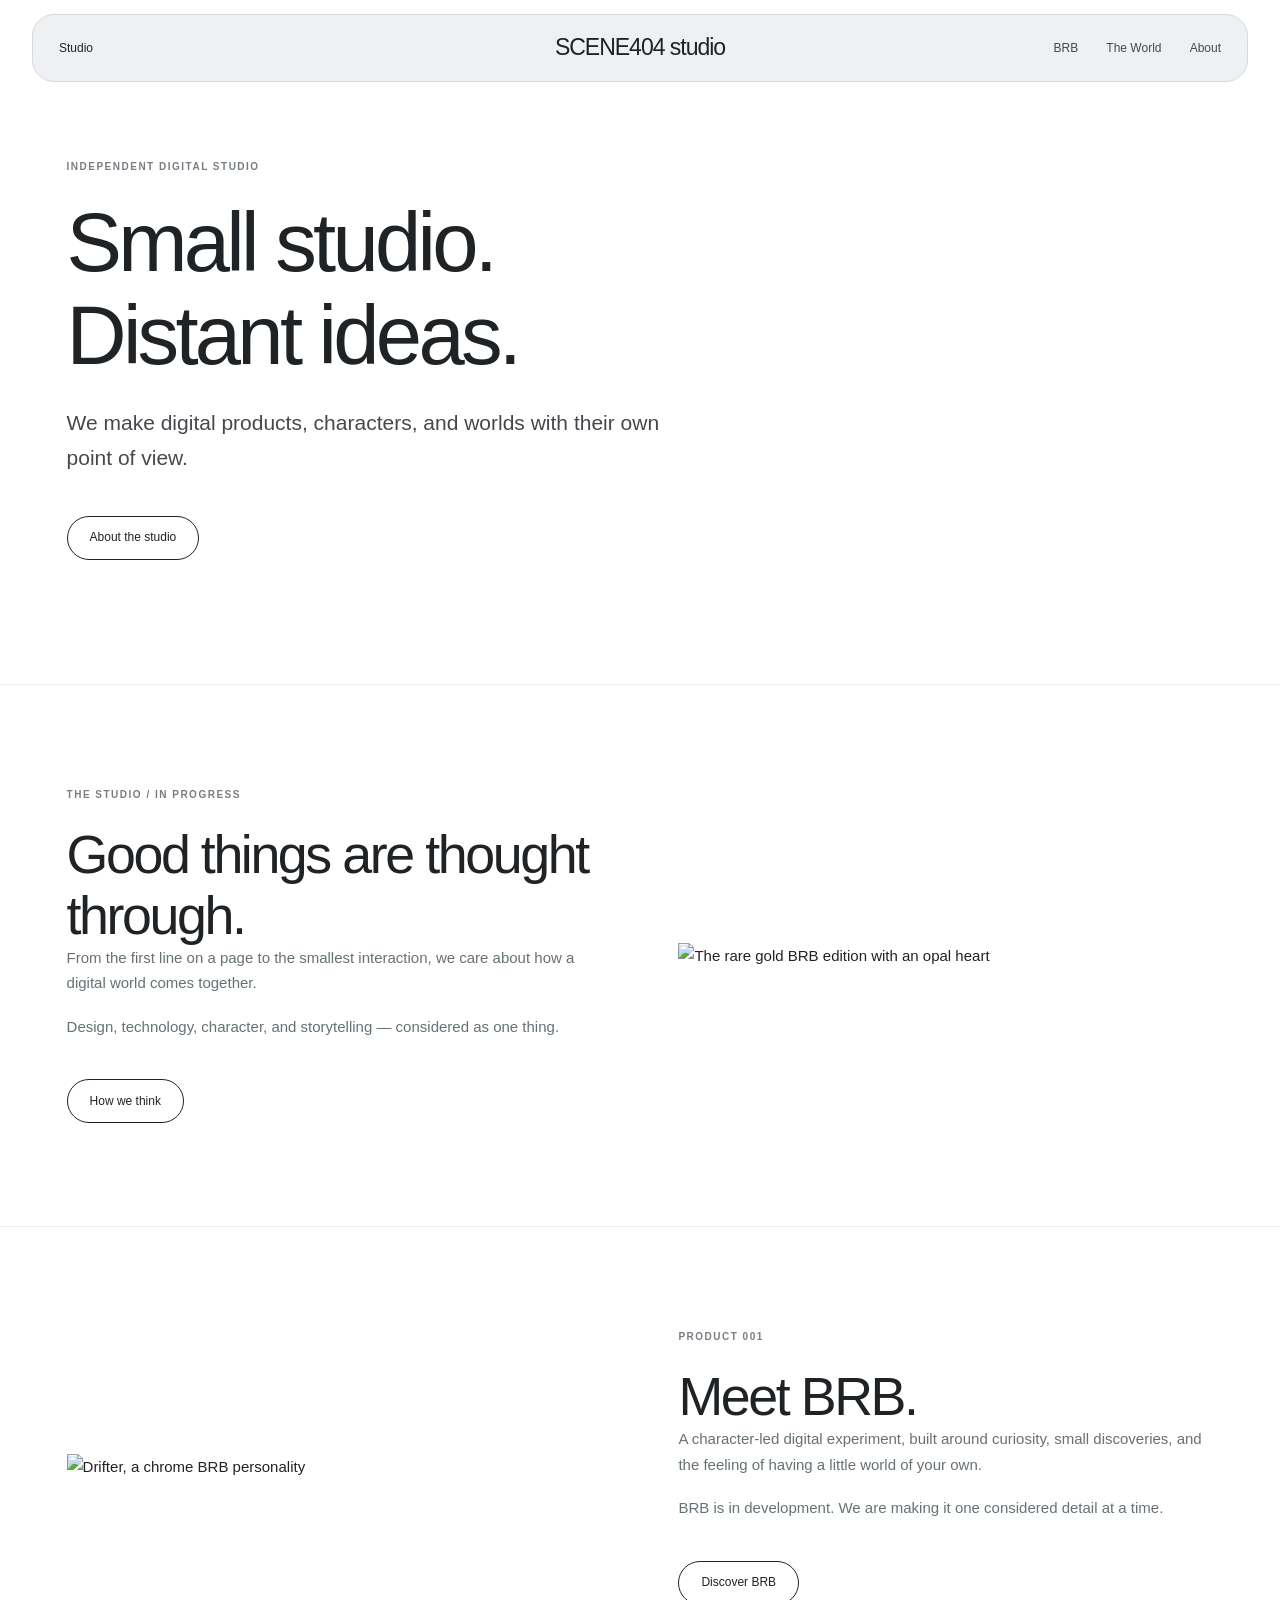
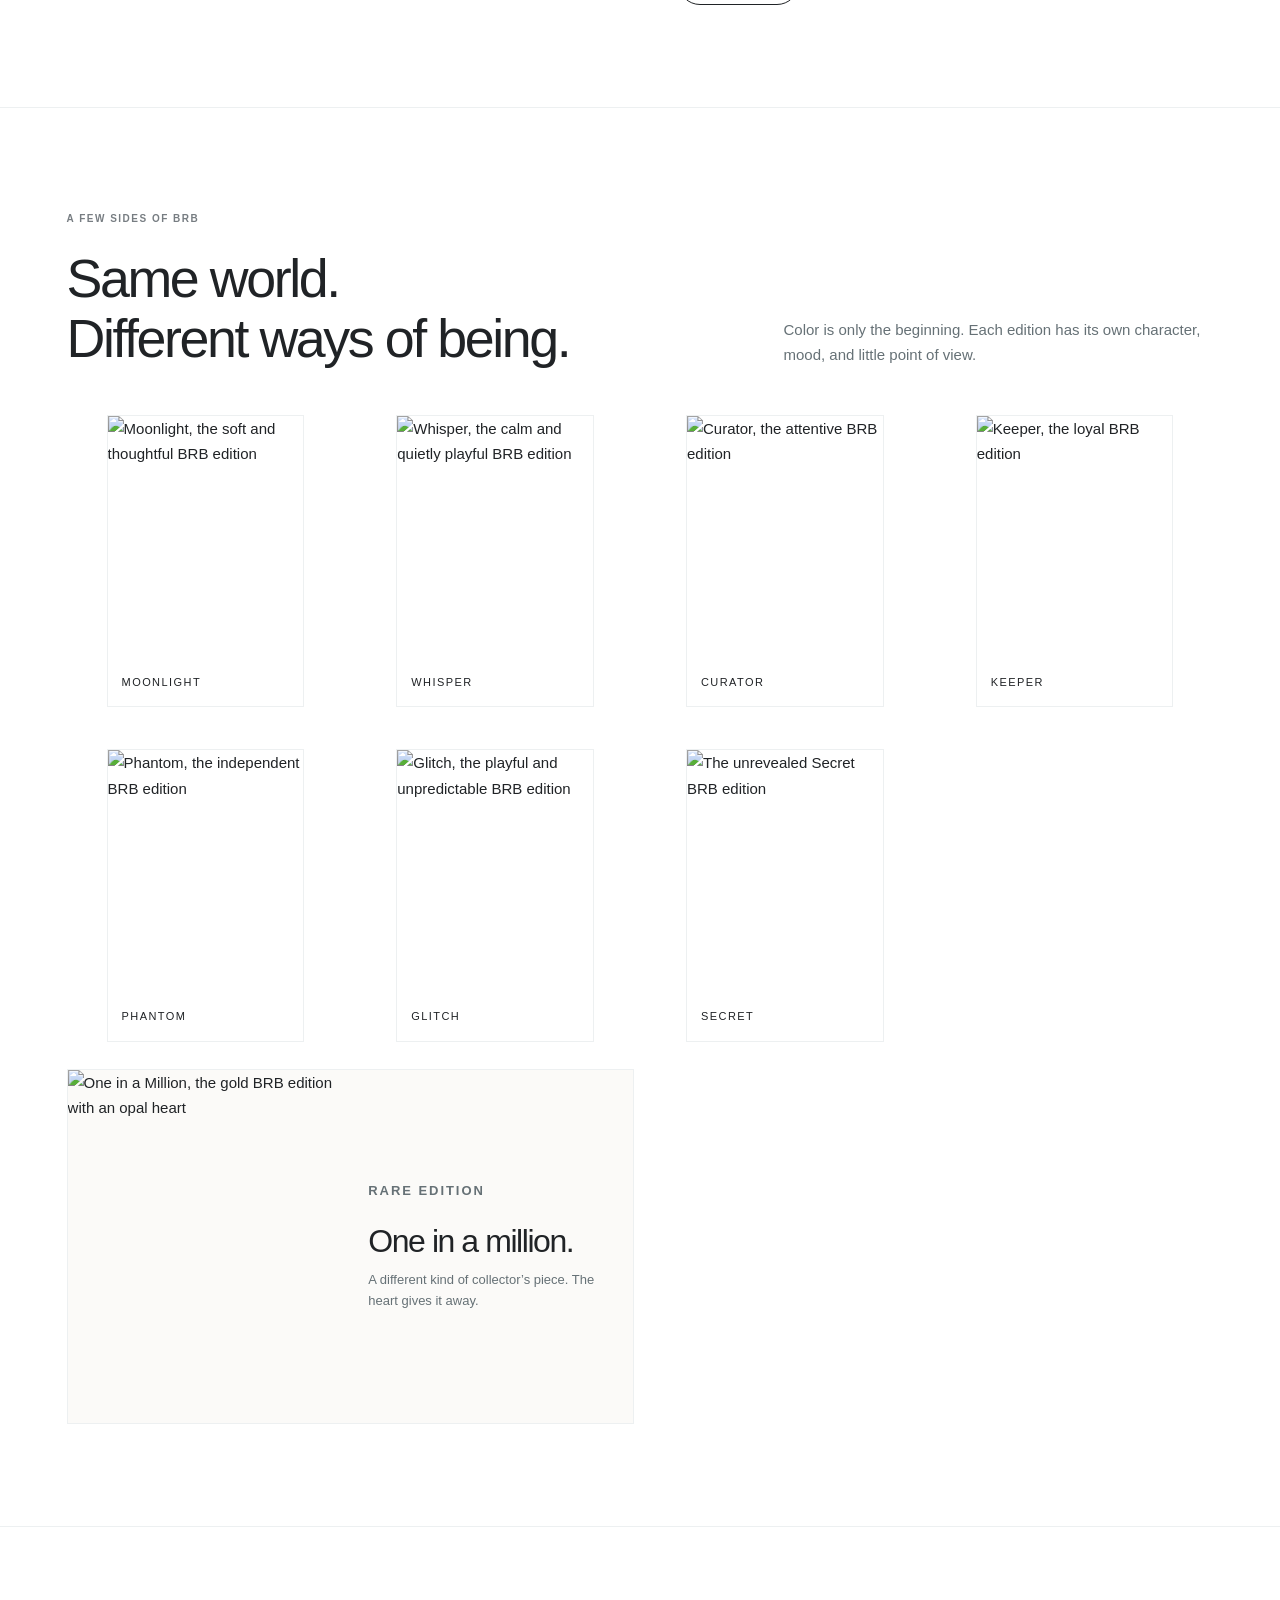
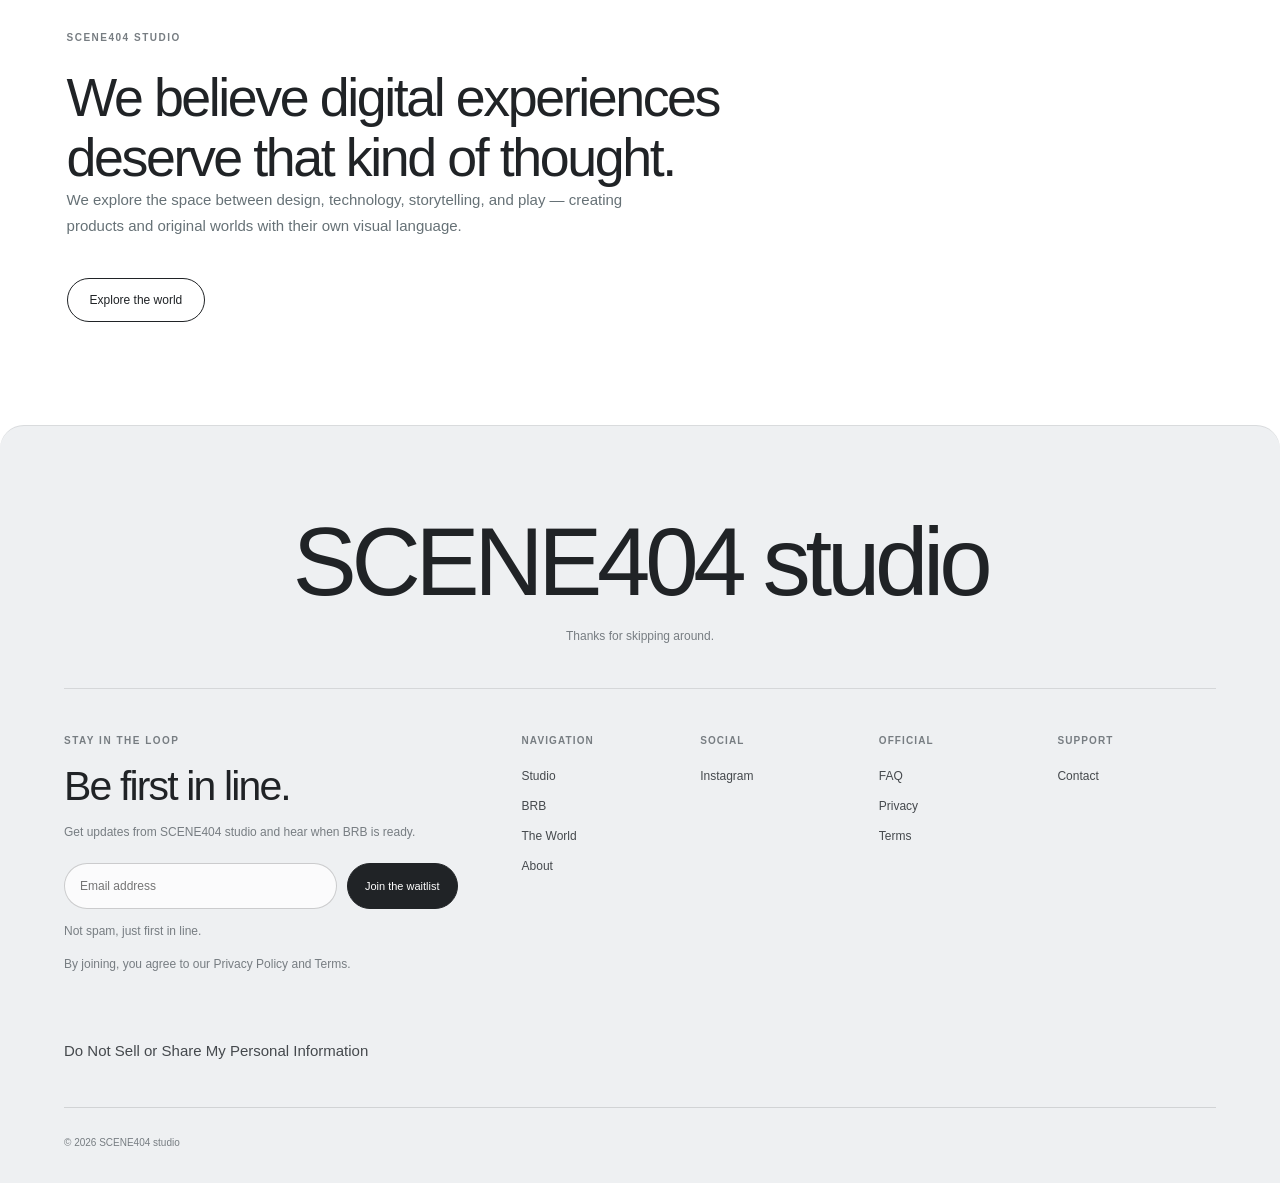
==== index.html @ 66f4384c "Add files via upload" ====
<!DOCTYPE html>
<html lang="en">
<head>
<meta charset="UTF-8">
<meta name="viewport" content="width=device-width, initial-scale=1">
<meta name="theme-color" content="#FFFFFF">
<meta name="description" content="SCENE404 studio makes digital products, characters, and worlds with their own point of view. Meet BRB, the studio's first product.">
<title>SCENE404 studio — Small studio. Distant ideas.</title>
<link rel="stylesheet" href="./style.css">
<style>
/* Homepage update: scoped additions, designed to sit on top of the existing SCENE404 stylesheet. */
.studio-page { background:#fff; }
.studio-page .hero { min-height:76vh; display:flex; align-items:center; padding-top:150px; padding-bottom:clamp(64px,9vw,120px); }
.studio-page .hero-copy { max-width:850px; }
.studio-page .hero h1 { max-width:850px; }
.studio-page .hero-description { max-width:610px; }
.studio-page .studio-art { display:grid; grid-template-columns:minmax(0,1fr) minmax(0,1fr); gap:clamp(28px,6vw,88px); align-items:center; padding-top:clamp(64px,8vw,112px); padding-bottom:clamp(64px,8vw,112px); border-top:1px solid #edf0f1; }
.studio-page .studio-art-copy { max-width:540px; }
.studio-page .studio-art-copy p:not(.eyebrow) { color:#667176; }
.studio-page .studio-art-image { overflow:hidden; background:#fff; }
.studio-page .studio-art-image img { width:100%; height:auto; object-fit:contain; }
.studio-page .studio-art.reverse .studio-art-copy { order:2; }
.studio-page .studio-art.reverse .studio-art-image { order:1; }
.studio-page .personality-section { padding-top:clamp(64px,8vw,112px); padding-bottom:clamp(64px,8vw,112px); border-top:1px solid #edf0f1; }
.studio-page .personality-intro { display:flex; justify-content:space-between; align-items:end; gap:28px; margin-bottom:32px; }
.studio-page .personality-intro > div { max-width:620px; }
.studio-page .personality-intro p:not(.eyebrow) { color:#667176; max-width:430px; }
.studio-page .personality-grid { display:grid; grid-template-columns:repeat(4,minmax(0,1fr)); gap:12px; }
.studio-page .personality-card { min-width:0; background:#fff; border:1px solid #edf0f1; }
.studio-page .personality-card img { display:block; width:100%; height:auto; aspect-ratio:4/5; object-fit:cover; }
.studio-page .personality-card figcaption { padding:12px 14px 15px; font-size:11px; letter-spacing:.13em; text-transform:uppercase; }
.studio-page .rare-card { grid-column:span 2; display:grid; grid-template-columns:1fr 1fr; align-items:center; background:#fbfaf8; }
.studio-page .rare-card img { aspect-ratio:4/5; object-fit:cover; }
.studio-page .rare-copy { padding:18px; }
.studio-page .rare-copy h3 { margin-bottom:10px; }
.studio-page .rare-copy p { color:#667176; font-size:13px; line-height:1.6; }
.studio-page .studio-note { padding-top:clamp(64px,8vw,112px); padding-bottom:clamp(64px,8vw,112px); border-top:1px solid #edf0f1; }
.studio-page .studio-note-inner { max-width:850px; }
.studio-page .studio-note h2 { max-width:780px; }
.studio-page .studio-note p:not(.eyebrow) { max-width:610px; color:#667176; }
@media (max-width:760px) {
 .studio-page .hero { min-height:auto; padding-top:140px; }
 .studio-page .studio-art { grid-template-columns:1fr; gap:24px; }
 .studio-page .studio-art.reverse .studio-art-copy,.studio-page .studio-art.reverse .studio-art-image { order:initial; }
 .studio-page .personality-intro { display:block; }
 .studio-page .personality-grid { grid-template-columns:repeat(2,minmax(0,1fr)); gap:9px; }
 .studio-page .rare-card { grid-column:span 2; }
 .studio-page .rare-copy { padding:12px; }
}
@media (max-width:420px) {
 .studio-page .rare-card { grid-template-columns:1fr; }
 .studio-page .rare-card img { aspect-ratio:4/3; object-fit:contain; }
}
</style>
</head>
<body class="studio-page">
<header class="site-header">
  <nav class="nav-links" aria-label="Main navigation">
    <a href="./index.html" aria-current="page">Studio</a>
    <a href="./brb.html">BRB</a>
    <a href="./world.html">The World</a>
    <a href="./about.html">About</a>
  </nav>
  <a class="logo" href="./index.html" aria-label="SCENE404 studio home">SCENE404 studio</a>
</header>

<main>
  <section class="hero section">
    <div class="hero-copy">
      <p class="eyebrow">INDEPENDENT DIGITAL STUDIO</p>
      <h1>Small studio.<br>Distant ideas.</h1>
      <p class="hero-description">We make digital products, characters, and worlds with their own point of view.</p>
      <a class="pill-link" href="./about.html">About the studio</a>
    </div>
  </section>

  <section class="studio-art section">
    <div class="studio-art-copy">
      <p class="eyebrow">THE STUDIO / IN PROGRESS</p>
      <h2>Good things are thought through.</h2>
      <p>From the first line on a page to the smallest interaction, we care about how a digital world comes together.</p>
      <p>Design, technology, character, and storytelling — considered as one thing.</p>
      <a class="pill-link" href="./about.html">How we think</a>
    </div>
    <div class="studio-art-image">
      <img src="./assets/brb-one-in-a-million.jpeg" alt="The rare gold BRB edition with an opal heart" loading="lazy">
    </div>
  </section>

  <section class="studio-art section reverse">
    <div class="studio-art-copy">
      <p class="eyebrow">PRODUCT 001</p>
      <h2>Meet BRB.</h2>
      <p>A character-led digital experiment, built around curiosity, small discoveries, and the feeling of having a little world of your own.</p>
      <p>BRB is in development. We are making it one considered detail at a time.</p>
      <a class="pill-link" href="./brb.html">Discover BRB</a>
    </div>
    <div class="studio-art-image">
      <img src="./assets/brb-drifter.jpeg" alt="Drifter, a chrome BRB personality" loading="lazy">
    </div>
  </section>

  <section class="personality-section section">
    <div class="personality-intro">
      <div>
        <p class="eyebrow">A FEW SIDES OF BRB</p>
        <h2>Same world.<br>Different ways of being.</h2>
      </div>
      <p>Color is only the beginning. Each edition has its own character, mood, and little point of view.</p>
    </div>
    <div class="personality-grid">
      <figure class="personality-card">
        <img src="./assets/brb-moonlight.jpeg" alt="Moonlight, the soft and thoughtful BRB edition" loading="lazy">
        <figcaption>Moonlight</figcaption>
      </figure>
      <figure class="personality-card">
        <img src="./assets/brb-whisper.jpeg" alt="Whisper, the calm and quietly playful BRB edition" loading="lazy">
        <figcaption>Whisper</figcaption>
      </figure>
      <figure class="personality-card">
        <img src="./assets/brb-curator.jpeg" alt="Curator, the attentive BRB edition" loading="lazy">
        <figcaption>Curator</figcaption>
      </figure>
      <figure class="personality-card">
        <img src="./assets/brb-keeper.jpeg" alt="Keeper, the loyal BRB edition" loading="lazy">
        <figcaption>Keeper</figcaption>
      </figure>
      <figure class="personality-card">
        <img src="./assets/brb-phantom.jpeg" alt="Phantom, the independent BRB edition" loading="lazy">
        <figcaption>Phantom</figcaption>
      </figure>
      <figure class="personality-card">
        <img src="./assets/brb-glitch.jpeg" alt="Glitch, the playful and unpredictable BRB edition" loading="lazy">
        <figcaption>Glitch</figcaption>
      </figure>
      <figure class="personality-card">
        <img src="./assets/brb-secret.jpeg" alt="The unrevealed Secret BRB edition" loading="lazy">
        <figcaption>Secret</figcaption>
      </figure>
      <div class="personality-card rare-card">
        <img src="./assets/brb-one-in-a-million.jpeg" alt="One in a Million, the gold BRB edition with an opal heart" loading="lazy">
        <div class="rare-copy">
          <p class="eyebrow">RARE EDITION</p>
          <h3>One in a million.</h3>
          <p>A different kind of collector’s piece. The heart gives it away.</p>
        </div>
      </div>
    </div>
  </section>

  <section class="studio-note section">
    <div class="studio-note-inner">
      <p class="eyebrow">SCENE404 STUDIO</p>
      <h2>We believe digital experiences deserve that kind of thought.</h2>
      <p>We explore the space between design, technology, storytelling, and play — creating products and original worlds with their own visual language.</p>
      <a class="pill-link" href="./world.html">Explore the world</a>
    </div>
  </section>
</main>

<footer class="site-footer">
  <div class="footer-brand">
    <a class="footer-logo" href="./index.html">SCENE404 studio</a>
    <p class="footer-tagline">Thanks for skipping around.</p>
  </div>
  <div class="footer-main">
    <div class="footer-newsletter">
      <p class="eyebrow">STAY IN THE LOOP</p>
      <h2>Be first in line.</h2>
      <p>Get updates from SCENE404 studio and hear when BRB is ready.</p>
      <form class="footer-waitlist-form" action="https://formspree.io/f/xjgdddne" method="POST">
        <label class="visually-hidden" for="footer-index-email">Email address</label>
        <input id="footer-index-email" type="email" name="email" placeholder="Email address" autocomplete="email" required>
        <button type="submit">Join the waitlist</button>
      </form>
      <p class="footer-form-note">Not spam, just first in line.</p>
      <p class="footer-form-consent">By joining, you agree to our <a href="./privacy.html">Privacy Policy</a> and <a href="./terms.html">Terms</a>.</p>
    </div>
    <div class="footer-columns">
      <div class="footer-column"><p class="footer-heading">Navigation</p><a href="./index.html" aria-current="page">Studio</a><a href="./brb.html">BRB</a><a href="./world.html">The World</a><a href="./about.html">About</a></div>
      <div class="footer-column"><p class="footer-heading">Social</p><a href="https://instagram.com/scene404.studio" target="_blank" rel="noopener noreferrer">Instagram</a></div>
      <div class="footer-column"><p class="footer-heading">Official</p><a href="./FAQ.html">FAQ</a><a href="./privacy.html">Privacy</a><a href="./terms.html">Terms</a></div>
      <div class="footer-column"><p class="footer-heading">Support</p><a href="./contact.html">Contact</a></div>
    </div>
    <p class="privacy-statement">Do Not Sell or Share My Personal Information</p>
  </div>
  <div class="footer-bottom"><p class="copyright">© 2026 SCENE404 studio</p></div>
</footer>

<script>
(() => {
  const header = document.querySelector(".site-header");
  const nav = header && header.querySelector(".nav-links");
  if (!header || !nav) return;
  const mobileQuery = window.matchMedia("(max-width: 680px)");
  const toggle = document.createElement("button");
  toggle.className = "mobile-menu-toggle";
  toggle.type = "button";
  toggle.setAttribute("aria-label", "Open navigation");
  toggle.setAttribute("aria-expanded", "false");
  toggle.setAttribute("aria-controls", "mobile-navigation");
  toggle.innerHTML = "<span></span><span></span><span></span>";
  const backdrop = document.createElement("div");
  backdrop.className = "mobile-menu-backdrop";
  backdrop.setAttribute("aria-hidden", "true");
  const drawer = document.createElement("nav");
  drawer.className = "mobile-menu-drawer";
  drawer.id = "mobile-navigation";
  drawer.setAttribute("aria-label", "Mobile navigation");
  nav.querySelectorAll("a").forEach(link => drawer.appendChild(link.cloneNode(true)));
  document.body.append(toggle, backdrop, drawer);
  function closeMenu() {
    drawer.classList.remove("is-visible");
    backdrop.classList.remove("is-visible");
    document.body.classList.remove("mobile-menu-open");
    toggle.setAttribute("aria-expanded", "false");
    toggle.setAttribute("aria-label", "Open navigation");
  }
  function openMenu() {
    drawer.classList.add("is-visible");
    backdrop.classList.add("is-visible");
    document.body.classList.add("mobile-menu-open");
    toggle.setAttribute("aria-expanded", "true");
    toggle.setAttribute("aria-label", "Close navigation");
  }
  toggle.addEventListener("click", () => drawer.classList.contains("is-visible") ? closeMenu() : openMenu());
  backdrop.addEventListener("click", closeMenu);
  drawer.addEventListener("click", event => { if (event.target.closest("a")) closeMenu(); });
  document.addEventListener("keydown", event => { if (event.key === "Escape") closeMenu(); });
  let lastY = Math.max(0, window.scrollY), movement = 0, direction = 0, framePending = false;
  function updateScroll() {
    const y = Math.max(0, window.scrollY), step = y - lastY;
    lastY = y;
    if (y <= 40) {
      header.classList.remove("is-hidden", "is-compact");
      toggle.classList.remove("is-visible", "is-hidden");
      movement = 0; direction = 0; closeMenu(); framePending = false; return;
    }
    const nextDirection = step > 0 ? 1 : step < 0 ? -1 : 0;
    if (nextDirection && nextDirection !== direction) { direction = nextDirection; movement = 0; }
    movement += Math.abs(step);
    if (movement >= 12 && direction !== 0) {
      if (mobileQuery.matches) {
        header.classList.add("is-hidden"); header.classList.remove("is-compact");
        if (direction > 0) { toggle.classList.remove("is-visible"); toggle.classList.add("is-hidden"); if (drawer.classList.contains("is-visible")) closeMenu(); }
        else { toggle.classList.remove("is-hidden"); toggle.classList.add("is-visible"); }
      } else {
        toggle.classList.remove("is-visible", "is-hidden");
        if (direction > 0) header.classList.add("is-hidden");
        else header.classList.remove("is-hidden", "is-compact");
      }
      movement = 0;
    }
    framePending = false;
  }
  window.addEventListener("scroll", () => {
    if (!framePending) { framePending = true; window.requestAnimationFrame(updateScroll); }
  }, { passive: true });
  window.addEventListener("resize", () => {
    closeMenu(); header.classList.remove("is-hidden", "is-compact");
    toggle.classList.remove("is-visible", "is-hidden"); lastY = Math.max(0, window.scrollY); movement = 0; direction = 0;
  });
  updateScroll();
})();
</script>
</body>
</html>
---- style.css ----
/* =========================================================
SCENE404 STUDIO — CLEAN MASTER CSS
Studio / BRB / The World / About / Legal
========================================================= */

:root {
color-scheme: light;
--white: #fff;
--black: #202326;
--graphite: #45494d;
--grey: #777d82;
--light-grey: #a4a9ae;
--line: #e5e7e9;
--soft-grey: #f7f8f9;
--scene-grey: #eef0f2;
--scene-grey-border: #d5d8dc;
--pink: #e9a6c5;
--page-width: 1440px;
--gutter: clamp(22px, 5.2vw, 76px);
--section-space: clamp(64px, 8vw, 112px);
--font: Inter, -apple-system, BlinkMacSystemFont, "Segoe UI", sans-serif;
--ease: cubic-bezier(.22, 1, .36, 1);
}

* {
box-sizing: border-box;
}

html {
scroll-behavior: smooth;
scroll-padding-top: 110px;
-webkit-text-size-adjust: 100%;
}

body {
margin: 0;
color: var(--black);
background: var(--white);
font-family: var(--font);
font-size: 15px;
font-weight: 400;
line-height: 1.7;
-webkit-font-smoothing: antialiased;
text-rendering: optimizeLegibility;
}

body.mobile-menu-open {
overflow: hidden;
}

img {
display: block;
max-width: 100%;
height: auto;
}

a {
color: inherit;
text-decoration: none;
}

button,
input {
font: inherit;
}

button,
a,
input {
-webkit-tap-highlight-color: transparent;
}

button {
cursor: pointer;
}

p {
margin: 0 0 18px;
}

p:last-child {
margin-bottom: 0;
}

h1,
h2,
h3 {
margin: 0;
font-weight: 400;
letter-spacing: -.045em;
line-height: 1.12;
}

h1 {
font-size: clamp(44px, 6.5vw, 88px);
}

h2 {
font-size: clamp(32px, 4.2vw, 56px);
}

h3 {
font-size: clamp(23px, 2.5vw, 32px);
}

em {
font-style: normal;
}

::selection {
background: #f6dce8;
color: var(--black);
}

:focus-visible {
outline: 2px solid var(--black);
outline-offset: 4px;
}

main {
width: 100%;
min-width: 0;
}

.section {
width: min(100%, var(--page-width));
margin-inline: auto;
padding-inline: var(--gutter);
}

.eyebrow {
margin: 0 0 22px;
color: var(--grey);
font-size: 10px;
font-weight: 600;
letter-spacing: .15em;
line-height: 1.5;
text-transform: uppercase;
}

.hero-description,
.section-description {
margin-top: 24px;
color: var(--graphite);
font-size: clamp(17px, 1.8vw, 21px);
line-height: 1.65;
}

/* ========================= HEADER ========================= */

.site-header {
position: fixed;
top: 14px;
left: 50%;
z-index: 1000;
display: flex;
align-items: center;
justify-content: space-between;
gap: 24px;
width: calc(100% - 64px);
max-width: 1320px;
min-height: 68px;
margin: 0;
padding: 14px 26px;
border: 1px solid var(--scene-grey-border);
border-radius: 22px;
background: rgba(238, 240, 242, .97);
transform: translateX(-50%);
transition:
top .3s var(--ease),
transform .3s var(--ease),
opacity .25s ease,
box-shadow .25s ease;
-webkit-backdrop-filter: blur(14px);
backdrop-filter: blur(14px);
}

.site-header.is-hidden {
transform: translate(-50%, -150%);
opacity: 0;
pointer-events: none;
}

.site-header.is-compact {
box-shadow: 0 6px 24px rgba(32, 35, 38, .08);
}

.site-header .nav-links {
display: flex;
align-items: center;
gap: clamp(16px, 2.2vw, 30px);
width: 100%;
}

.site-header .nav-links a {
flex: 0 0 auto;
color: var(--graphite);
font-size: 12px;
line-height: 1.5;
white-space: nowrap;
}

.site-header .nav-links a:first-child {
margin-right: auto;
}

.site-header .nav-links a:nth-child(2) {
margin-left: auto;
}

.site-header .nav-links a[aria-current="page"] {
color: var(--black);
}

.site-header .logo {
position: absolute;
top: 50%;
left: 50%;
z-index: 2;
width: max-content;
max-width: 40%;
color: var(--black);
font-size: clamp(17px, 1.8vw, 24px);
font-weight: 500;
letter-spacing: -.045em;
line-height: 1.2;
text-align: center;
white-space: nowrap;
transform: translate(-50%, -50%);
}

/* ======================= MOBILE MENU ====================== */

.mobile-menu-toggle {
display: none;
align-items: center;
justify-content: center;
flex-direction: column;
gap: 5px;
width: 40px;
height: 40px;
padding: 8px;
border: 0;
border-radius: 50%;
background: transparent;
}

.mobile-menu-toggle span {
display: block;
width: 22px;
height: 2px;
border-radius: 2px;
background: var(--black);
}

.mobile-menu-backdrop,
.mobile-menu-drawer {
display: none;
}

.mobile-menu-backdrop.is-visible {
position: fixed;
inset: 0;
z-index: 1100;
display: block;
background: rgba(32, 35, 38, .2);
-webkit-backdrop-filter: blur(3px);
backdrop-filter: blur(3px);
}

.mobile-menu-drawer.is-visible {
position: fixed;
top: 0;
right: 0;
z-index: 1101;
display: flex;
width: min(82vw, 340px);
height: 100vh;
height: 100dvh;
padding: 90px 28px 32px;
flex-direction: column;
gap: 0;
overflow-y: auto;
background: rgba(238, 240, 242, .98);
-webkit-backdrop-filter: blur(20px);
backdrop-filter: blur(20px);
box-shadow: -12px 0 40px rgba(0, 0, 0, .08);
}

.mobile-menu-drawer a {
display: block;
padding: 18px 0;
border-bottom: 1px solid rgba(32, 35, 38, .12);
color: var(--black);
font-size: 20px;
}

/* ======================= BUTTONS / LINKS ================== */

.pill-link {
display: inline-flex;
align-items: center;
justify-content: center;
width: fit-content;
max-width: 100%;
min-height: 44px;
margin-top: 22px;
padding: 11px 22px;
border: 1px solid var(--black);
border-radius: 999px;
background: var(--white);
color: var(--black);
font-size: 12px;
font-weight: 500;
line-height: 1.4;
text-align: center;
transition: background .2s ease, color .2s ease;
}

.pill-link:hover {
background: var(--black);
color: var(--white);
}

.text-link {
display: inline-flex;
align-items: center;
gap: 8px;
margin-top: 12px;
padding-bottom: 4px;
border-bottom: 1px solid var(--line);
font-size: 12px;
}

.text-link:hover {
border-color: var(--black);
}

/* ============================ IMAGES ====================== */

.big-image,
.hero-media,
.world-media,
.app-media,
.moments-media,
.motion-media,
.about-logo-media,
.founders-note-media,
.world-feature-media {
position: relative;
width: 100%;
min-width: 0;
height: auto;
min-height: 0;
overflow: hidden;
border-radius: 14px;
background: var(--soft-grey);
}

.big-image img,
.hero-media img,
.world-media img,
.app-media img,
.moments-media img,
.motion-media img,
.about-logo-image,
.founders-note-image,
.world-feature-media img {
display: block;
width: 100%;
height: auto;
max-height: none;
object-fit: contain;
object-position: center;
border-radius: inherit;
}

.motion-media img,
.big-image img {
transform: scale(var(--scroll-image-scale, 1));
transform-origin: center center;
transition: transform .55s var(--ease);
will-change: transform;
}

@media (hover: hover) and (pointer: fine) {
.motion-media:hover img,
.big-image:hover img {
transform: scale(1.012);
}
}

/* ======================== STUDIO HOME ===================== */

.studio-page .hero {
display: flex;
align-items: flex-end;
min-height: min(680px, 76vh);
padding-top: clamp(170px, 16vw, 210px);
padding-bottom: clamp(84px, 11vw, 150px);
}

.studio-page .hero-copy,
.studio-page .hero h1 {
max-width: 900px;
}

.studio-page .hero-description {
max-width: 620px;
}

.world.section,
.app.section,
.moments.section {
display: grid;
grid-template-columns: minmax(0, 1fr) minmax(0, 1fr);
align-items: center;
gap: clamp(40px, 7vw, 104px);
padding-top: var(--section-space);
padding-bottom: var(--section-space);
}

.world-copy,
.app-copy,
.moments-copy {
min-width: 0;
max-width: 560px;
}

.world-copy h2,
.app-copy h2,
.moments-copy h2 {
margin-bottom: 24px;
}

.world-copy > p:not(.eyebrow),
.app-copy > p:not(.eyebrow),
.moments-copy > p:not(.eyebrow) {
color: var(--grey);
}

.studio-about {
max-width: 1000px;
padding-top: var(--section-space);
padding-bottom: var(--section-space);
}

.studio-about h2 {
max-width: 850px;
margin-bottom: 24px;
}

.studio-about-copy > p:not(.eyebrow) {
max-width: 650px;
color: var(--grey);
}

/* =========================== BRB PAGE ===================== */

.brb-page .hero {
display: grid;
grid-template-columns: minmax(0, 1fr) minmax(0, 1fr);
align-items: center;
gap: clamp(40px, 7vw, 100px);
padding-top: clamp(150px, 13vw, 190px);
padding-bottom: clamp(70px, 9vw, 124px);
}

.brb-page .hero-copy {
min-width: 0;
max-width: 600px;
}

/* ========================= THE WORLD PAGE ================= */

.world-page .world-hero:not(.hero) {
display: block;
padding-top: 180px;
padding-bottom: clamp(70px, 9vw, 124px);
}

.world-page .world-hero-copy {
max-width: 850px;
}

.world-page .world-hero-copy h1 {
margin-bottom: 24px;
}

.world-page .world-hero-copy .hero-description {
max-width: 600px;
}

.world-page .hero.world-hero {
display: grid;
grid-template-columns: minmax(0, 1fr) minmax(0, 1fr);
align-items: center;
gap: clamp(40px, 7vw, 100px);
padding-top: 180px;
padding-bottom: clamp(70px, 9vw, 124px);
}

.world-page .world-feature {
display: grid;
grid-template-columns: minmax(0, 1fr) minmax(0, 1fr);
align-items: center;
gap: clamp(40px, 7vw, 100px);
padding-top: var(--section-space);
padding-bottom: var(--section-space);
border-top: 1px solid var(--line);
}

.world-page .world-feature-copy {
min-width: 0;
max-width: 560px;
}

.world-page .world-feature-copy h2 {
margin-bottom: 24px;
}

.world-page .world-feature-copy > p:not(.eyebrow) {
color: var(--grey);
}

.world-page .world-feature-reverse .world-feature-copy,
.world-page .world-feature-reverse .app-copy {
order: 2;
}

.world-page .world-feature-reverse .world-feature-media,
.world-page .world-feature-reverse .app-media {
order: 1;
}

.world-page .world-idea,
.world-page .world-point-of-view {
display: block;
max-width: 100%;
padding-top: var(--section-space);
padding-bottom: var(--section-space);
border-top: 1px solid var(--line);
}

.world-page .world-point-of-view h2,
.world-page .world-idea h2 {
max-width: 720px;
margin-bottom: 24px;
}

.world-page .world-point-of-view > p:not(.eyebrow) {
max-width: 600px;
color: var(--grey);
}

/* =========================== ABOUT PAGE =================== */

.about-page .about-hero,
.about-page .hero {
display: grid;
grid-template-columns: minmax(0, 1fr) minmax(0, 1fr);
align-items: center;
gap: clamp(40px, 7vw, 100px);
padding-top: 180px;
padding-bottom: clamp(70px, 9vw, 124px);
}

.about-page .about-hero-copy,
.about-page .hero-copy {
min-width: 0;
max-width: 600px;
}

.about-page .about-hero-copy h1 {
margin-bottom: 24px;
}

.about-page .section-description {
max-width: 560px;
color: var(--grey);
font-size: clamp(16px, 1.8vw, 20px);
}

.about-page .about-story {
display: grid;
grid-template-columns: minmax(0, 1fr) minmax(0, 1fr);
align-items: start;
gap: clamp(40px, 7vw, 100px);
padding-top: var(--section-space);
padding-bottom: var(--section-space);
border-top: 1px solid var(--line);
}

.about-page .about-story-heading,
.about-page .about-story-copy {
min-width: 0;
max-width: 600px;
}

.about-page .about-story-copy p {
color: var(--grey);
}

.about-page .founders-note-section {
display: grid;
grid-template-columns: minmax(0, .8fr) minmax(0, 1.2fr);
align-items: center;
gap: clamp(40px, 7vw, 100px);
padding-top: var(--section-space);
padding-bottom: var(--section-space);
border-top: 1px solid var(--line);
}

.about-page .founders-note-copy {
min-width: 0;
max-width: 520px;
}

.about-page .founders-note-copy h2 {
margin-bottom: 24px;
}

/* ============================= FORMS ====================== */

.final-waitlist {
display: grid;
grid-template-columns: minmax(0, 1fr) minmax(0, 1fr);
gap: clamp(36px, 7vw, 100px);
padding-top: var(--section-space);
padding-bottom: var(--section-space);
border-top: 1px solid var(--line);
}

/* Hide duplicate signup sections inside main content. */
main .final-waitlist,
main .world-waitlist,
main .brb-waitlist,
main .about-waitlist {
display: none;
}

.waitlist-form,
.newsletter-form,
.footer-waitlist-form {
display: flex;
flex-direction: column;
align-items: flex-start;
gap: 10px;
width: 100%;
margin-top: 20px;
}

.waitlist-form input,
.newsletter-form input,
.footer-waitlist-form input {
display: block;
width: 100%;
min-width: 0;
min-height: 46px;
padding: 12px 16px;
border: 1px solid var(--line);
border-radius: 999px;
background: var(--white);
color: var(--black);
font-size: 12px;
}

.waitlist-form input:focus,
.newsletter-form input:focus,
.footer-waitlist-form input:focus {
border-color: var(--graphite);
outline: none;
}

.waitlist-form button,
.newsletter-form button,
.footer-waitlist-form button {
display: inline-flex;
align-items: center;
justify-content: center;
min-height: 44px;
padding: 11px 22px;
border: 1px solid var(--black);
border-radius: 999px;
background: var(--black);
color: var(--white);
font-size: 12px;
line-height: 1.4;
}

.waitlist-form button:hover,
.newsletter-form button:hover,
.footer-waitlist-form button:hover {
background: var(--white);
color: var(--black);
}

.footer-form-consent,
.form-consent,
.form-note,
.footer-form-note {
margin-top: 10px;
color: var(--grey);
font-size: 11px;
line-height: 1.7;
}

.footer-form-consent a,
.form-consent a {
text-decoration: underline;
text-decoration-color: var(--light-grey);
text-underline-offset: 3px;
}

/* ============================ FOOTER ====================== */

.site-footer {
position: relative;
display: block;
width: 100%;
margin: 0;
padding: clamp(28px, 5vw, 64px) clamp(24px, 5vw, 80px) 24px;
border-top: 1px solid rgba(32, 35, 38, .10);
border-radius: 24px 24px 0 0;
background: var(--scene-grey);
color: var(--graphite);
overflow: hidden;
text-align: left;
}

.site-footer,
.site-footer * {
box-sizing: border-box;
}

.site-footer a {
color: inherit;
text-decoration: none;
}

.site-footer .footer-brand {
display: flex;
flex-direction: column;
align-items: center;
width: 100%;
padding: 20px 0 42px;
text-align: center;
}

.site-footer .footer-logo {
display: inline-block;
max-width: 100%;
color: var(--black);
font-size: clamp(42px, 7.5vw, 100px);
font-weight: 400;
letter-spacing: -.055em;
line-height: 1.08;
overflow-wrap: anywhere;
}

.site-footer .footer-brand p {
margin: 14px 0 0;
color: var(--grey);
font-size: 12px;
line-height: 1.6;
text-align: center;
}

.site-footer .footer-main {
display: grid;
grid-template-columns: minmax(220px, .85fr) minmax(0, 1.5fr);
align-items: start;
gap: clamp(28px, 5vw, 72px);
width: 100%;
padding: 44px 0;
border-top: 1px solid rgba(32, 35, 38, .12);
}

.site-footer .footer-newsletter {
grid-column: 1;
grid-row: 1;
display: block;
width: 100%;
max-width: 440px;
min-width: 0;
margin: 0;
text-align: left;
}

.site-footer .footer-newsletter .eyebrow {
margin: 0 0 16px;
color: var(--grey);
font-size: 10px;
font-weight: 600;
letter-spacing: .15em;
text-transform: uppercase;
}

.site-footer .footer-newsletter h2 {
margin: 0;
color: var(--black);
font-size: clamp(28px, 3.2vw, 42px);
font-weight: 400;
letter-spacing: -.045em;
line-height: 1.12;
}

.site-footer .footer-newsletter > p:not(.eyebrow) {
margin: 12px 0 0;
color: var(--grey);
font-size: 12px;
}

.site-footer .newsletter-form,
.site-footer .footer-waitlist-form {
display: flex;
flex-direction: row;
align-items: stretch;
gap: 10px;
width: 100%;
margin-top: 20px;
}

.site-footer .newsletter-form input,
.site-footer .footer-waitlist-form input {
flex: 1 1 auto;
width: 100%;
min-width: 0;
min-height: 46px;
padding: 12px 15px;
border: 1px solid rgba(32, 35, 38, .22);
border-radius: 999px;
background: rgba(255, 255, 255, .75);
color: var(--black);
font-size: 12px;
}

.site-footer .newsletter-form button,
.site-footer .footer-waitlist-form button {
display: inline-flex;
flex: 0 0 auto;
align-items: center;
justify-content: center;
min-height: 46px;
padding: 0 17px;
border: 1px solid var(--black);
border-radius: 999px;
background: var(--black);
color: var(--white);
font-size: 11px;
line-height: 1.3;
white-space: nowrap;
}

.site-footer .newsletter-form button:hover,
.site-footer .footer-waitlist-form button:hover {
background: transparent;
color: var(--black);
}

.site-footer .footer-columns {
display: grid;
grid-column: 2;
grid-row: 1;
grid-template-columns: repeat(4, minmax(0, 1fr));
align-items: start;
gap: 20px;
width: 100%;
min-width: 0;
margin: 0;
}

.site-footer .footer-column {
display: flex;
flex-direction: column;
align-items: flex-start;
gap: 10px;
min-width: 0;
}

.site-footer .footer-heading {
margin: 0 0 8px;
color: var(--grey);
font-size: 10px;
font-weight: 600;
letter-spacing: .11em;
line-height: 1.6;
text-transform: uppercase;
}

.site-footer .footer-column a,
.site-footer .footer-nav a {
display: block;
min-width: 0;
color: var(--graphite);
font-size: 12px;
line-height: 1.65;
overflow-wrap: anywhere;
}

.site-footer .footer-nav {
display: grid;
grid-column: 2;
grid-row: 1;
grid-template-columns: repeat(4, minmax(0, 1fr));
align-items: start;
gap: 20px;
width: 100%;
min-width: 0;
margin: 0;
}

.site-footer .footer-nav a:hover,
.site-footer .footer-column a:hover {
color: var(--black);
opacity: .7;
}

.site-footer .footer-bottom {
display: flex;
align-items: center;
justify-content: space-between;
flex-wrap: wrap;
gap: 10px 20px;
width: 100%;
min-height: 52px;
padding-top: 18px;
border-top: 1px solid rgba(32, 35, 38, .14);
text-align: left;
}

.site-footer .footer-bottom p,
.site-footer .footer-bottom a,
.site-footer .copyright {
margin: 0;
color: var(--grey);
font-size: 10px;
line-height: 1.7;
}

/* ===================== LEGAL / CONTACT / FAQ ============== */

.legal-page {
width: min(100%, 980px);
margin-inline: auto;
padding: 140px var(--gutter) 100px;
}

.legal-hero {
max-width: 800px;
padding-bottom: 64px;
border-bottom: 1px solid var(--line);
}

.legal-hero h1 {
font-size: clamp(42px, 6vw, 76px);
}

.legal-intro {
max-width: 640px;
margin-top: 24px;
color: var(--grey);
font-size: clamp(16px, 1.8vw, 20px);
}

.legal-updated {
margin-top: 20px;
color: var(--grey);
font-size: 11px;
}

.legal-content,
.faq-list {
width: 100%;
}

.legal-section,
.faq-item {
padding: 32px 0;
border-bottom: 1px solid var(--line);
}

.legal-section h2,
.faq-item h2 {
margin-bottom: 16px;
font-size: clamp(22px, 2.5vw, 29px);
}

.legal-section p,
.faq-item p,
.legal-section ul {
max-width: 740px;
color: var(--graphite);
font-size: 14px;
line-height: 1.9;
}

.legal-section ul {
padding-left: 22px;
}

.legal-cta {
margin-top: 72px;
padding: clamp(30px, 5vw, 64px);
background: var(--soft-grey);
}

.legal-cta h2 {
max-width: 650px;
font-size: clamp(30px, 4.2vw, 52px);
}

.contact-content {
display: grid;
grid-template-columns: repeat(2, minmax(0, 1fr));
gap: 0 clamp(28px, 6vw, 80px);
}

.contact-block {
min-width: 0;
padding: 32px 0;
border-bottom: 1px solid var(--line);
}

.contact-block h2 {
margin-bottom: 16px;
font-size: clamp(25px, 3vw, 36px);
}

.contact-block > p:not(.eyebrow) {
max-width: 480px;
color: var(--grey);
font-size: 14px;
}

.contact-note {
margin-top: 16px;
font-size: 12px;
}

.visually-hidden {
position: absolute !important;
width: 1px !important;
height: 1px !important;
padding: 0 !important;
overflow: hidden !important;
clip: rect(0, 0, 0, 0) !important;
white-space: nowrap !important;
border: 0 !important;
}

/* ============================ TABLET ====================== */

@media (max-width: 1000px) {
:root {
--section-space: 80px;
}

.site-header {
gap: 16px;
padding-inline: 20px;
}

.site-footer .footer-main {
grid-template-columns: minmax(0, 1fr);
gap: 36px;
}

.site-footer .footer-newsletter {
grid-column: 1;
grid-row: 1;
max-width: 540px;
}

.site-footer .footer-columns,
.site-footer .footer-nav {
grid-column: 1;
grid-row: 2;
}

.site-footer .footer-columns {
gap: 20px;
}
}

/* ============================ MOBILE ====================== */

@media (max-width: 680px) {
:root {
--gutter: 22px;
--section-space: 62px;
}

body {
font-size: 14px;
}

h1 {
font-size: clamp(42px, 11vw, 60px);
}

h2 {
font-size: clamp(30px, 8.5vw, 43px);
}

.site-header {
top: 12px;
display: flex;
align-items: center;
justify-content: space-between;
gap: 12px;
width: calc(100% - 32px);
min-height: 60px;
padding: 10px 14px;
border-radius: 20px;
}

.site-header .nav-links {
display: none !important;
}

.site-header .logo {
position: static;
max-width: calc(100% - 50px);
font-size: 18px;
transform: none;
}

.site-header .mobile-menu-toggle {
display: flex;
flex: 0 0 40px;
margin-left: auto;
}

.site-header.is-compact {
top: 12px;
left: 12px;
width: 48px;
min-height: 48px;
padding: 4px;
border-radius: 50%;
transform: none;
opacity: 1;
pointer-events: auto;
}

.site-header.is-compact .logo {
display: none !important;
}

.site-header.is-compact .mobile-menu-toggle {
display: flex;
width: 38px;
height: 38px;
margin: 0;
}

.studio-page .hero {
min-height: 0;
padding-top: 145px;
padding-bottom: 78px;
}

.world.section,
.app.section,
.moments.section,
.brb-page .hero,
.world-page .world-feature,
.about-page .about-hero,
.about-page .about-story,
.about-page .founders-note-section {
grid-template-columns: minmax(0, 1fr);
gap: 28px;
}

.world-page .world-hero:not(.hero) {
padding-top: 140px;
}

.world-page .hero.world-hero {
grid-template-columns: minmax(0, 1fr);
padding-top: 140px;
}

.about-page .about-hero,
.about-page .hero,
.brb-page .hero {
padding-top: 140px;
}

.world.section,
.app.section,
.moments.section {
padding-top: var(--section-space);
padding-bottom: var(--section-space);
}

.world-page .world-feature-reverse .world-feature-copy,
.world-page .world-feature-reverse .world-feature-media,
.world-page .world-feature-reverse .app-copy,
.world-page .world-feature-reverse .app-media {
order: initial;
}

.world-page .world-idea,
.world-page .world-point-of-view,
.studio-about {
padding-top: var(--section-space);
padding-bottom: var(--section-space);
}

.contact-content {
grid-template-columns: minmax(0, 1fr);
}

.legal-page {
padding-top: 120px;
padding-bottom: 68px;
}

.legal-hero {
padding-bottom: 44px;
}

.legal-section,
.faq-item {
padding: 26px 0;
}

.legal-cta {
margin-top: 60px;
padding: 28px 22px;
}

/* Mobile footer: newsletter first, then four link groups in 2 × 2. */
.site-footer {
padding: 30px 22px 20px;
border-radius: 22px 22px 0 0;
}

.site-footer .footer-brand {
padding: 8px 0 28px;
}

.site-footer .footer-logo {
font-size: clamp(36px, 10vw, 54px);
letter-spacing: -.045em;
}

.site-footer .footer-main {
grid-template-columns: minmax(0, 1fr);
gap: 30px;
padding: 28px 0;
}

.site-footer .footer-newsletter {
grid-column: 1;
grid-row: 1;
max-width: none;
}

.site-footer .footer-waitlist-form {
flex-direction: row;
align-items: stretch;
gap: 8px;
}

.site-footer .footer-waitlist-form input {
flex: 1 1 auto;
width: 100%;
min-width: 0;
}

.site-footer .footer-waitlist-form button {
flex: 0 0 46px;
width: 46px;
min-width: 46px;
padding: 0;
}

.site-footer .footer-columns {
grid-column: 1;
grid-row: 2;
grid-template-columns: repeat(2, minmax(0, 1fr));
gap: 26px 18px;
}

.site-footer .footer-nav {
grid-column: 1;
grid-row: 2;
grid-template-columns: repeat(2, minmax(0, 1fr));
gap: 16px 18px;
}

.site-footer .footer-column a,
.site-footer .footer-nav a {
font-size: 13px;
}

.site-footer .footer-bottom {
justify-content: space-between;
min-height: 0;
padding-top: 16px;
}

.big-image,
.hero-media,
.world-media,
.app-media,
.moments-media,
.motion-media,
.about-logo-media,
.founders-note-media,
.world-feature-media {
border-radius: 17px;
}

body.about-page main img,
body.world-page main img {
max-width: 100%;
height: auto;
}

body.about-page main > section,
body.world-page main > section {
min-height: 0;
}
}

/* ======================= REDUCED MOTION =================== */

@media (prefers-reduced-motion: reduce) {
html {
scroll-behavior: auto;
}

*,
*::before,
*::after {
animation-duration: .01ms !important;
animation-iteration-count: 1 !important;
scroll-behavior: auto !important;
transition-duration: .01ms !important;
}
}

/* ======================= FOUNDER'S NOTE — STUDIO HOME ======================= */

.studio-page .founder-note {
  display: grid;
  grid-template-columns: minmax(0, 1fr);
  align-items: start;
  width: 100%;
  max-width: 1000px;
  margin-inline: auto;
  padding-top: var(--section-space);
  padding-bottom: var(--section-space);
  border-top: 1px solid var(--line);
}

.studio-page .founder-note-copy {
  width: 100%;
  max-width: 760px;
  min-width: 0;
}

.studio-page .founder-note-copy .eyebrow {
  margin-bottom: 22px;
}

.studio-page .founder-note-copy h2 {
  max-width: 760px;
  margin-bottom: 24px;
}

.studio-page .founder-note-copy > p:not(.eyebrow) {
  max-width: 650px;
  color: var(--grey);
}

@media (max-width: 680px) {
  .studio-page .founder-note {
    padding-top: var(--section-space);
    padding-bottom: var(--section-space);
  }

  .studio-page .founder-note-copy h2 {
    font-size: clamp(30px, 8.5vw, 43px);
  }
}
/* ABOUT — FOUNDER'S NOTE */ .about-page .founders-note-section { display: grid; grid-template-columns: 1fr; width: 100%; padding: 100px 8%; box-sizing: border-box; } .about-page .founders-note-copy { display: block; width: 100%; max-width: 760px; margin: 0 auto; } .about-page .founders-note-copy h2, .about-page .founders-note-copy p { display: block; } @media (max-width: 768px) { .about-page .founders-note-section { padding: 64px 6%; } } 
/* =========================================
ABOUT PAGE — REFINED FINAL PATCH
========================================= */

/* HERO: elegant headline, no image */

.about-page .about-hero {
display: block;
width: 100%;
max-width: none;
padding-top: clamp(135px, 12vw, 175px);
padding-bottom: clamp(65px, 7vw, 95px);
}

.about-page .about-hero-copy {
display: block;
width: 100%;
max-width: none;
}

.about-page .about-hero-copy h1 {
width: 100%;
max-width: 790px;
margin: 0 0 22px;
font-size: clamp(46px, 5.4vw, 72px);
line-height: 1.04;
letter-spacing: -0.05em;
text-wrap: balance;
}

.about-page .about-hero-copy .hero-description {
max-width: 450px;
margin-top: 0;
font-size: clamp(15px, 1.2vw, 17px);
line-height: 1.65;
}


/* FOUNDER'S NOTE: image LEFT, text RIGHT */

.about-page .founders-note-section {
display: grid !important;
grid-template-columns: minmax(0, 0.85fr) minmax(0, 1.15fr) !important;
grid-template-areas: "image copy";
align-items: center;
justify-content: stretch;
gap: clamp(36px, 6vw, 84px);
width: 100%;
padding-top: clamp(64px, 8vw, 100px);
padding-bottom: clamp(64px, 8vw, 100px);
border-top: 1px solid var(--line);
}

.about-page .founders-note-media {
grid-area: image;
display: block;
width: 100%;
max-width: 420px;
justify-self: start;
align-self: center;
margin: 0;
overflow: hidden;
}

.about-page .founders-note-media img,
.about-page .founders-note-image {
display: block;
width: 100%;
max-width: 100%;
height: auto;
object-fit: contain;
}

.about-page .founders-note-copy {
grid-area: copy;
display: block;
width: 100%;
max-width: 640px;
justify-self: end;
align-self: center;
margin: 0;
}

.about-page .founders-note-copy .eyebrow {
margin-bottom: 18px;
}

.about-page .founders-note-copy h2 {
max-width: 620px;
margin: 0 0 22px;
font-size: clamp(36px, 3.7vw, 54px);
line-height: 1.08;
letter-spacing: -0.045em;
text-wrap: balance;
}

.about-page .founders-note-copy p:not(.eyebrow) {
font-size: clamp(14px, 1.05vw, 16px);
line-height: 1.7;
margin-bottom: 16px;
}


/* TABLET */

@media (min-width: 681px) and (max-width: 1000px) {
.about-page .about-hero-copy h1 {
max-width: 700px;
font-size: clamp(44px, 6vw, 60px);
}

.about-page .founders-note-section {
grid-template-columns: minmax(0, 0.8fr) minmax(0, 1.2fr) !important;
gap: 28px;
}

.about-page .founders-note-media {
max-width: 100%;
}

.about-page .founders-note-copy h2 {
font-size: clamp(32px, 4vw, 42px);
}
}


/* MOBILE */

@media (max-width: 680px) {
.about-page .about-hero {
padding-top: 130px;
padding-bottom: 64px;
}

.about-page .about-hero-copy h1 {
max-width: 100%;
font-size: clamp(40px, 10vw, 54px);
line-height: 1.04;
}

.about-page .about-hero-copy .hero-description {
max-width: 100%;
font-size: 15px;
}

.about-page .founders-note-section {
grid-template-columns: minmax(0, 1fr) !important;
grid-template-areas:
"image"
"copy";
gap: 28px;
padding-top: 48px;
padding-bottom: 48px;
}

.about-page .founders-note-media {
width: 100%;
max-width: 100%;
}

.about-page .founders-note-copy {
width: 100%;
max-width: 100%;
}

.about-page .founders-note-copy h2 {
font-size: clamp(34px, 8.5vw, 44px);
}
}
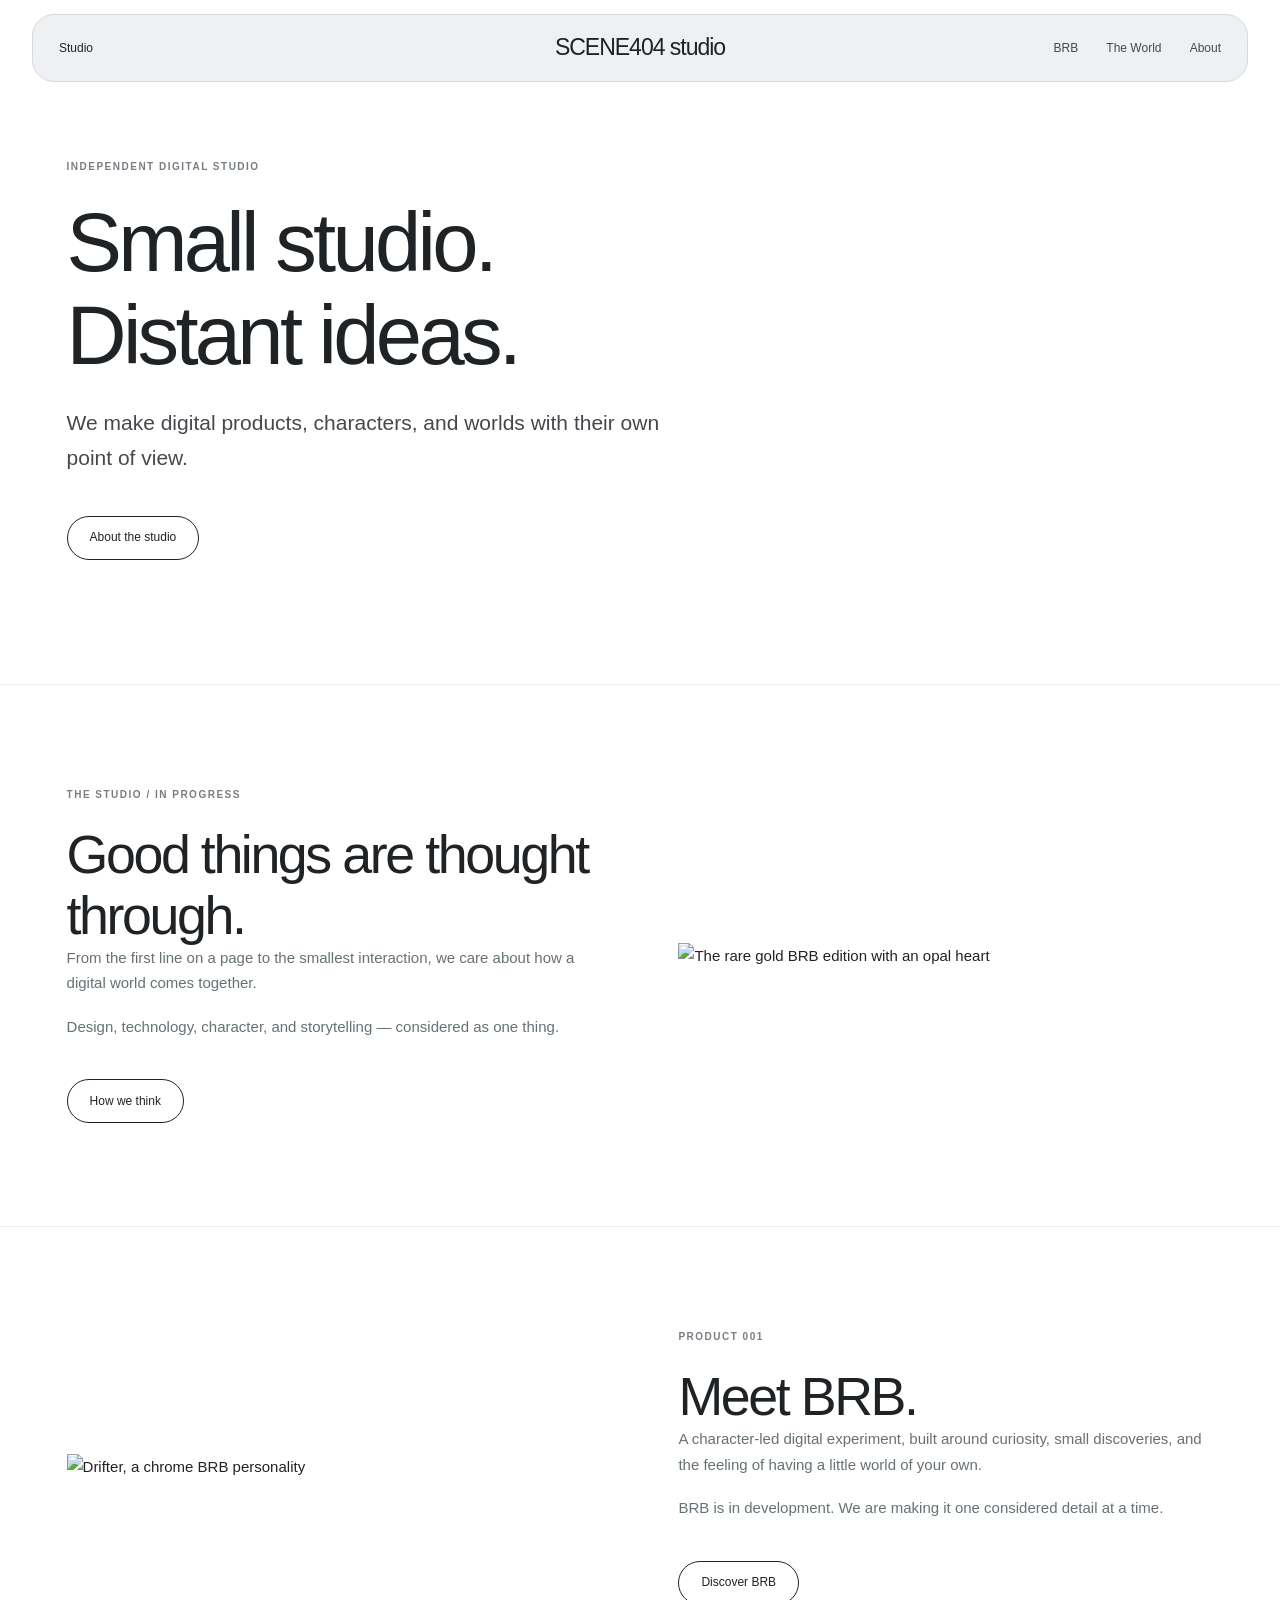
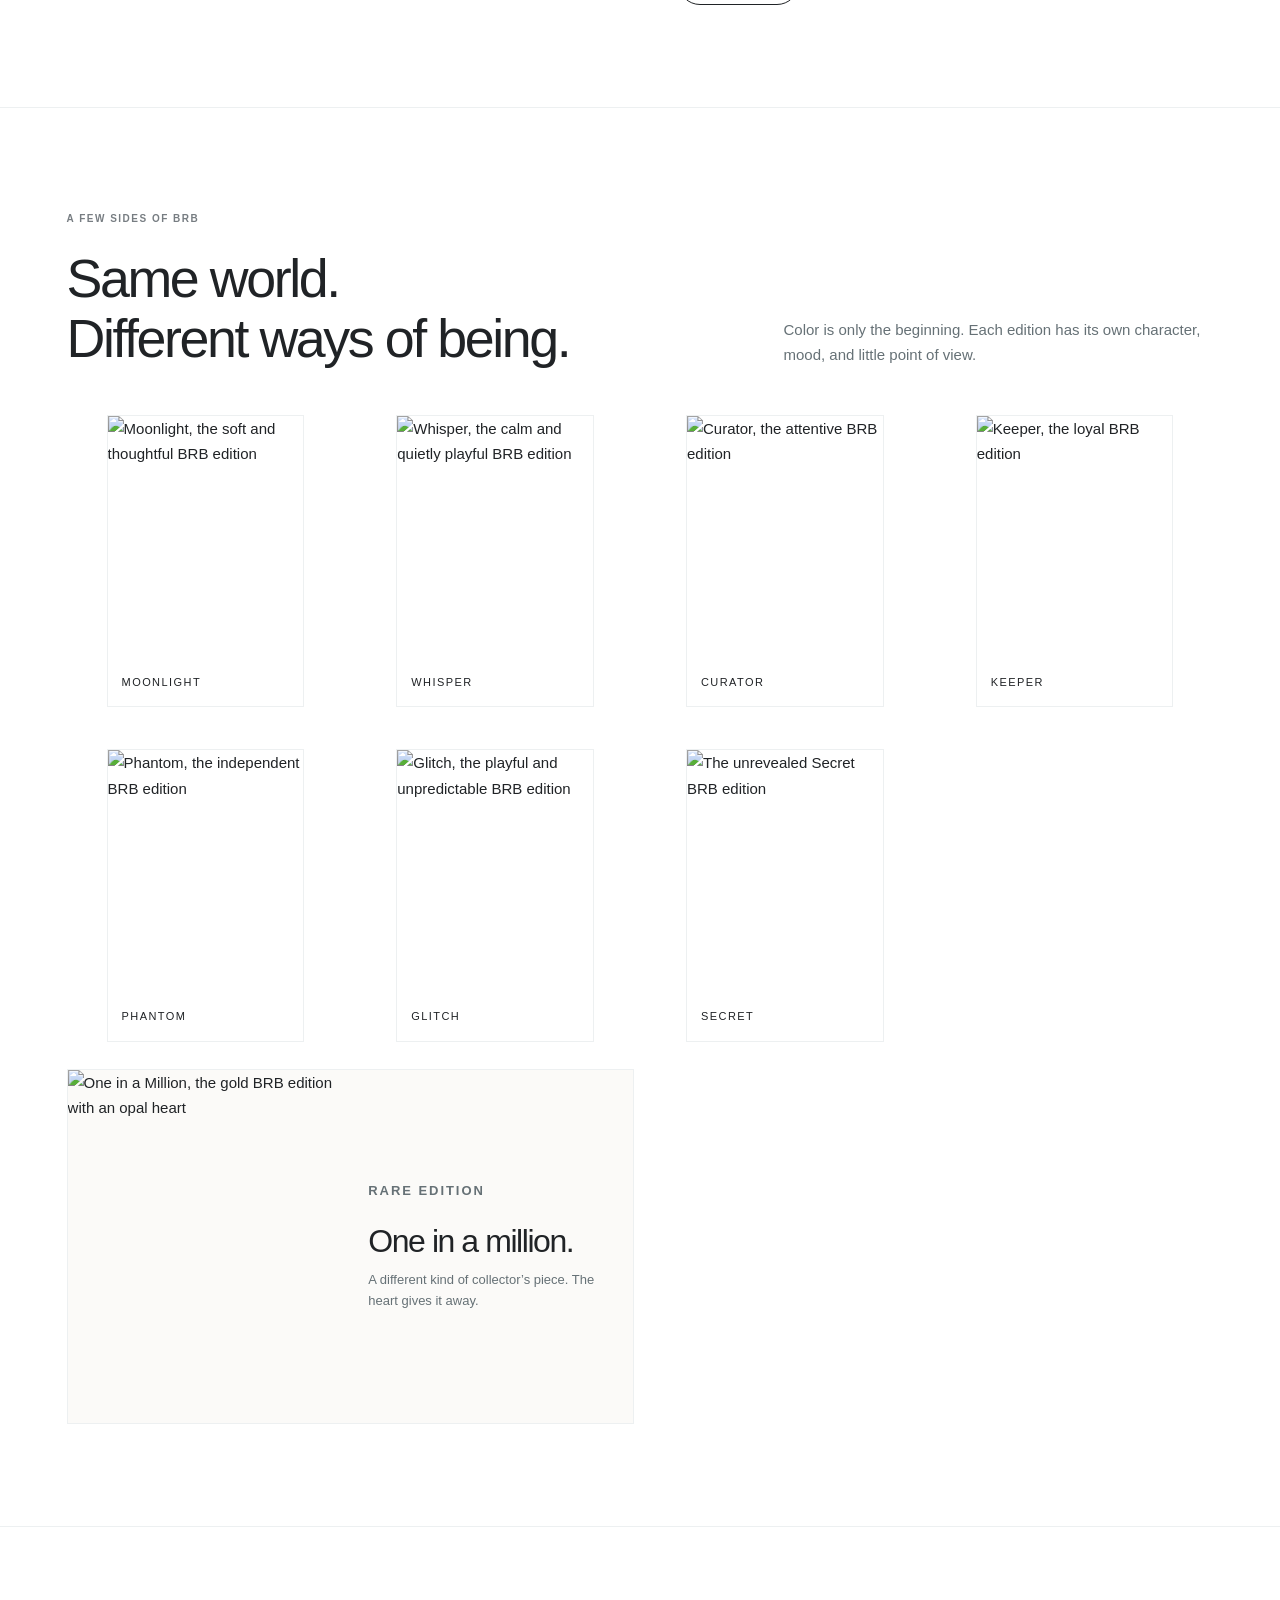
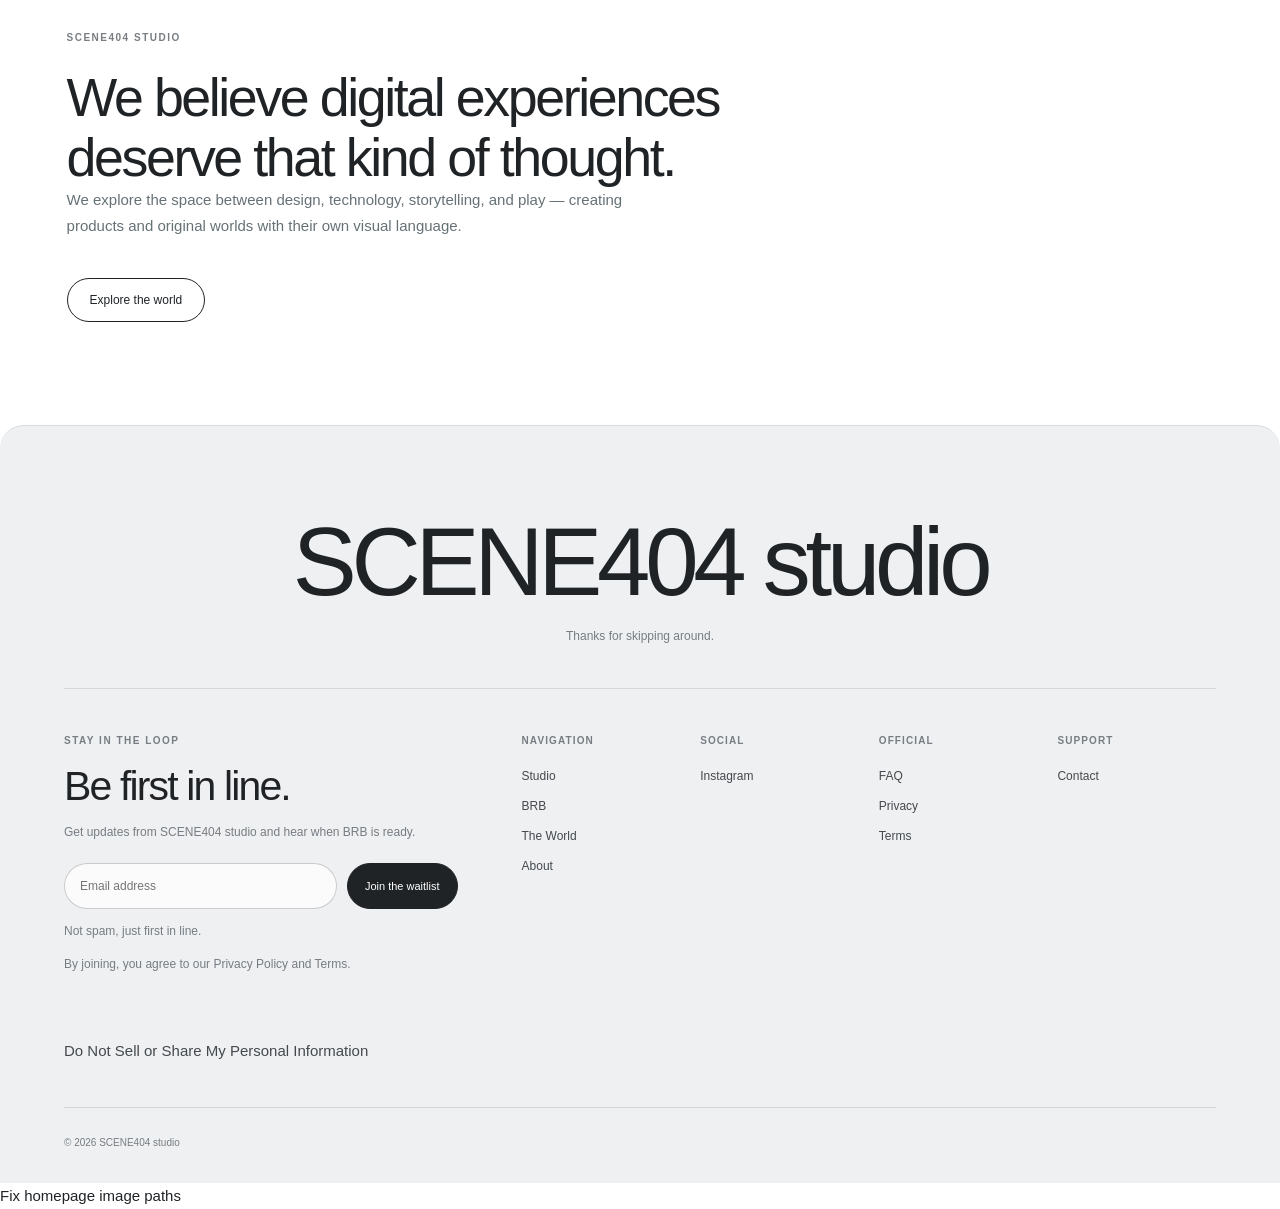
==== commit 8ff63e0f: "Update index.html" ====
--- a/index.html
+++ b/index.html
@@ -265,3 +265,4 @@
 </script>
 </body>
 </html>
+Fix homepage image paths
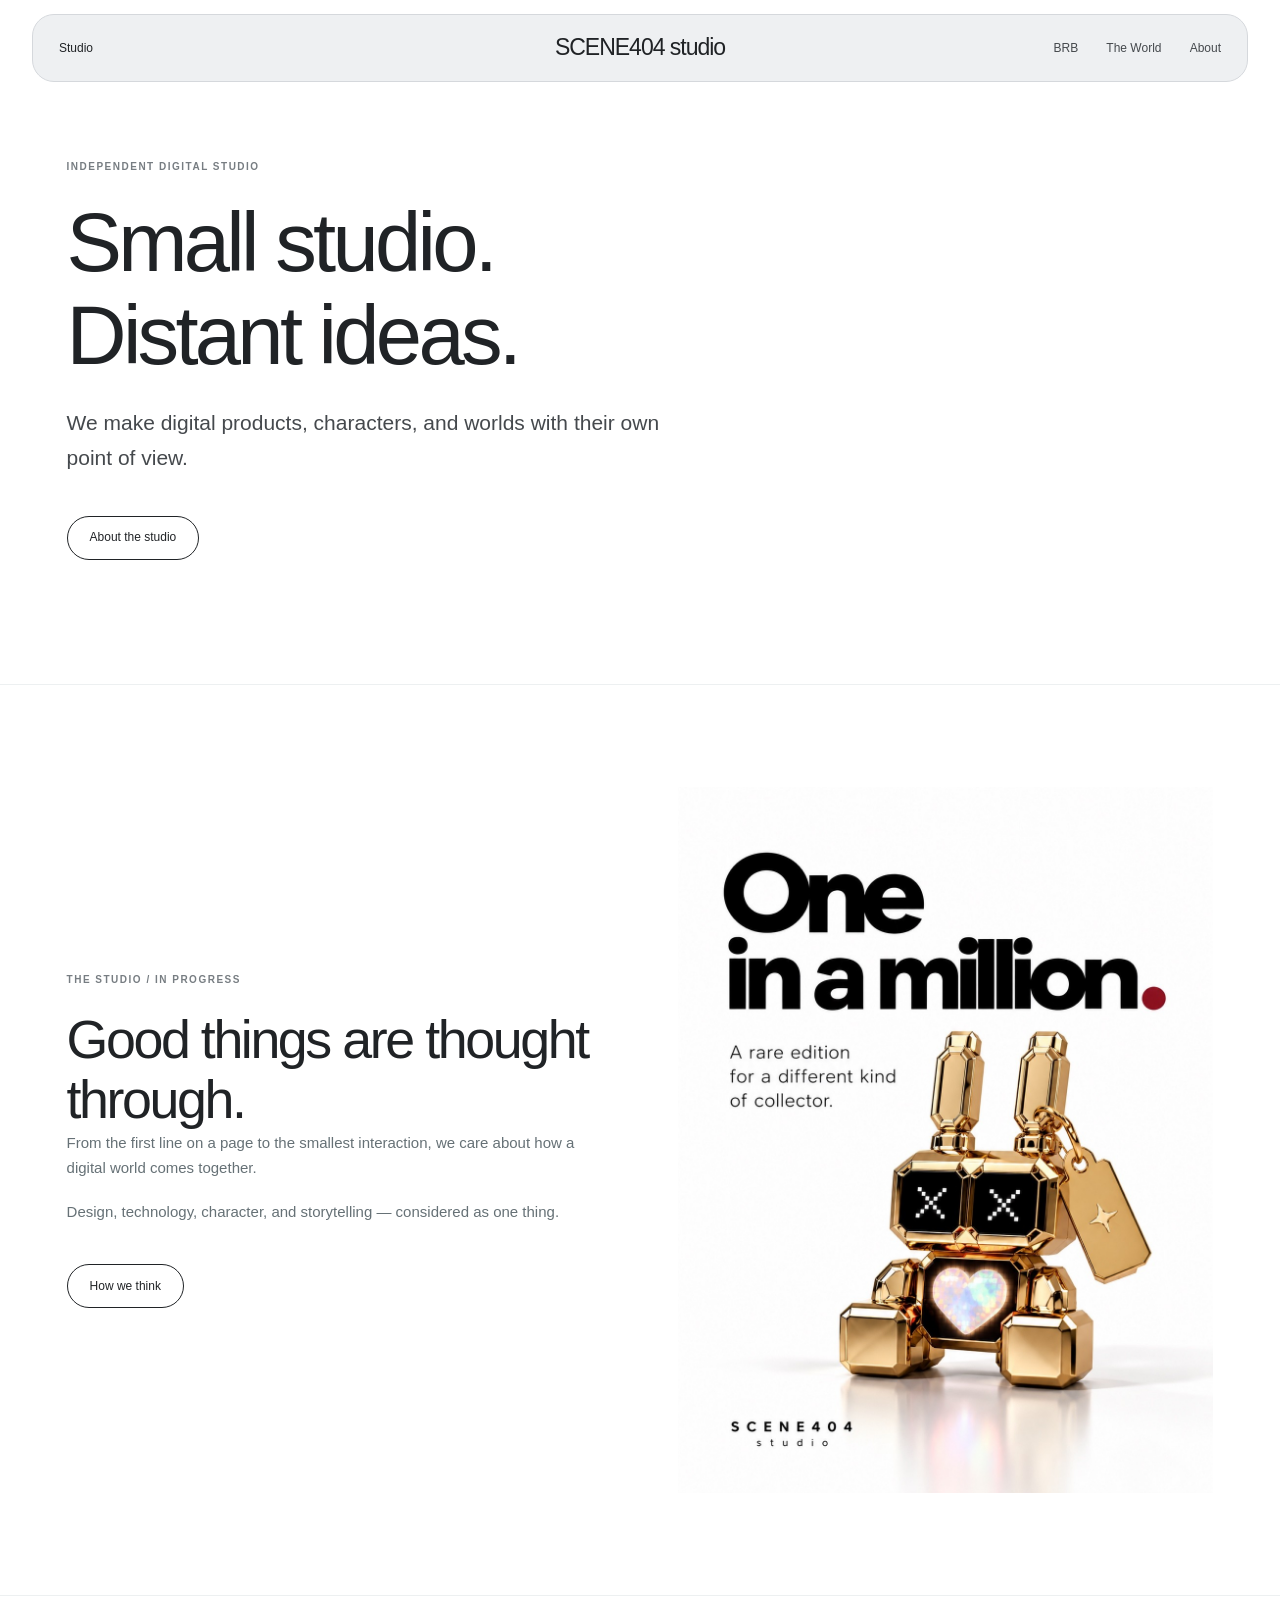
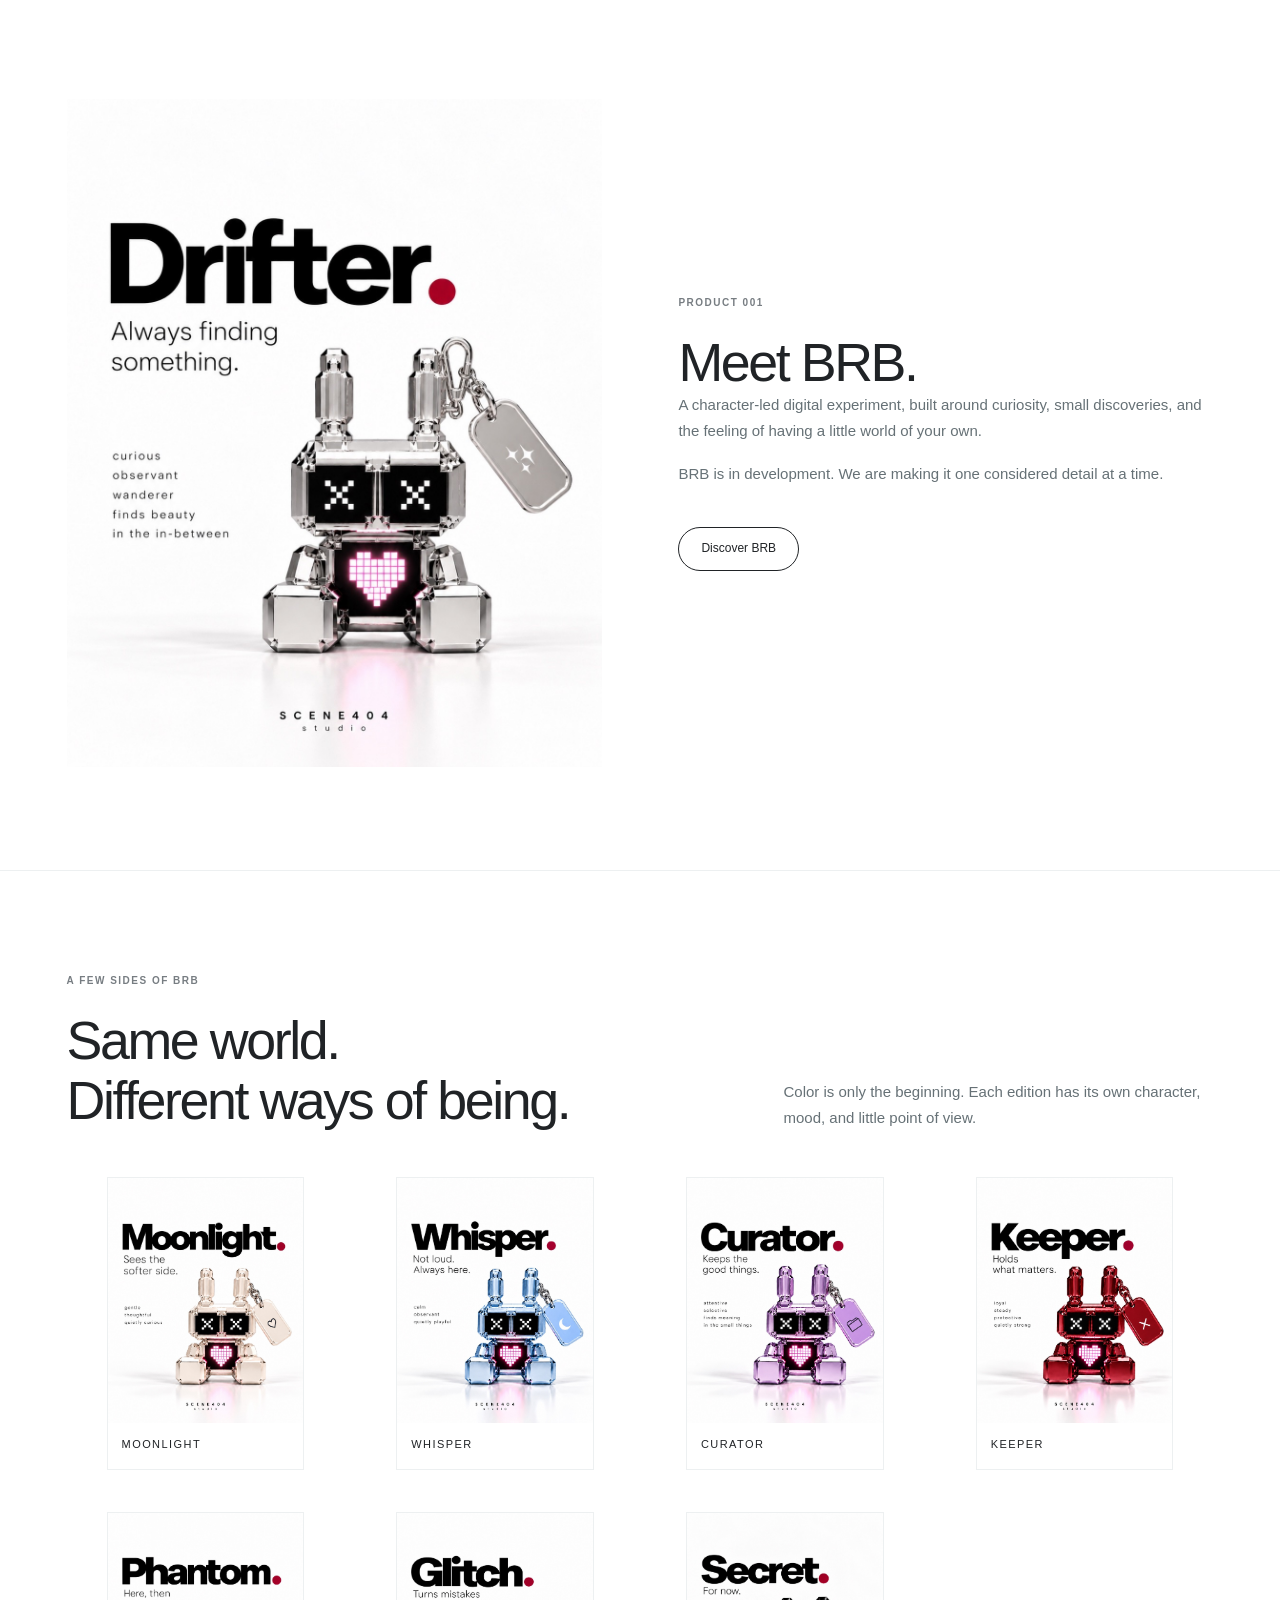
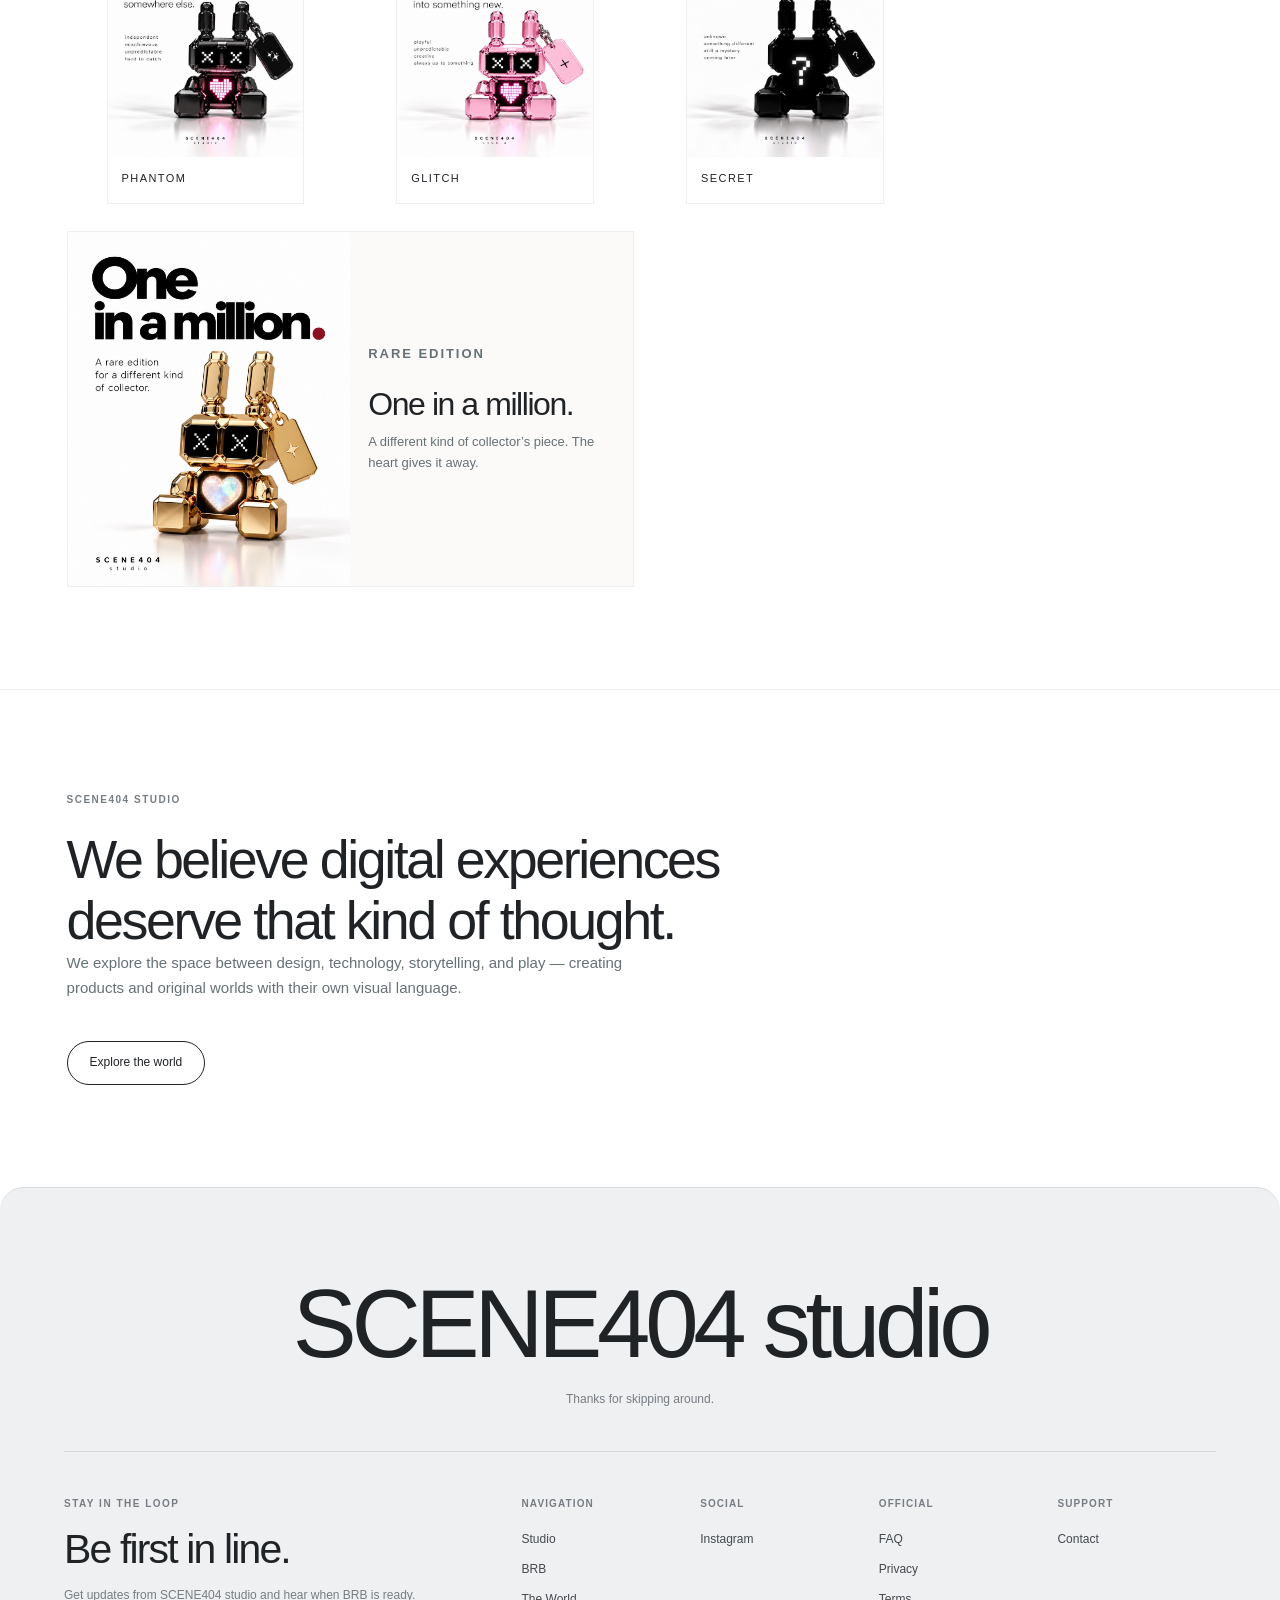
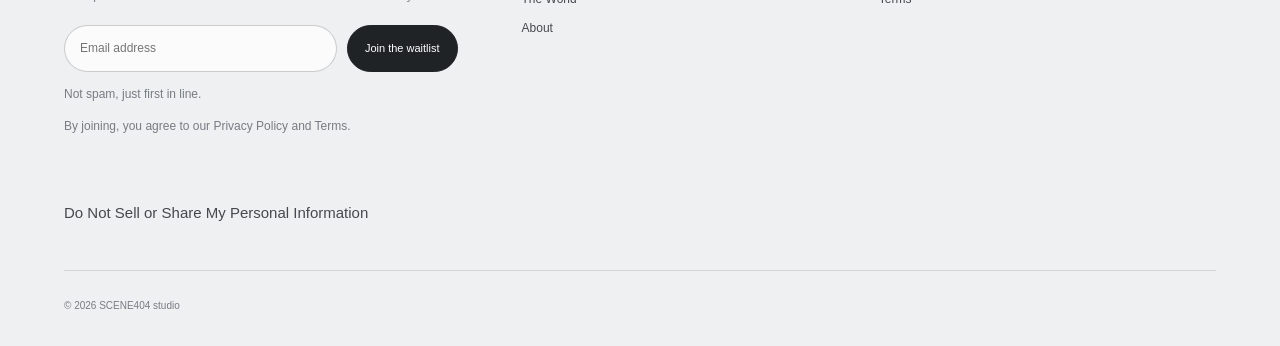
==== commit 9d87bba9: "Update index.html" ====
--- a/index.html
+++ b/index.html
@@ -1,3 +1,4 @@
+
 <!DOCTYPE html>
 <html lang="en">
 <head>
@@ -8,7 +9,6 @@
 <title>SCENE404 studio — Small studio. Distant ideas.</title>
 <link rel="stylesheet" href="./style.css">
 <style>
-/* Homepage update: scoped additions, designed to sit on top of the existing SCENE404 stylesheet. */
 .studio-page { background:#fff; }
 .studio-page .hero { min-height:76vh; display:flex; align-items:center; padding-top:150px; padding-bottom:clamp(64px,9vw,120px); }
 .studio-page .hero-copy { max-width:850px; }
@@ -18,7 +18,7 @@
 .studio-page .studio-art-copy { max-width:540px; }
 .studio-page .studio-art-copy p:not(.eyebrow) { color:#667176; }
 .studio-page .studio-art-image { overflow:hidden; background:#fff; }
-.studio-page .studio-art-image img { width:100%; height:auto; object-fit:contain; }
+.studio-page .studio-art-image img { display:block; width:100%; height:auto; object-fit:contain; }
 .studio-page .studio-art.reverse .studio-art-copy { order:2; }
 .studio-page .studio-art.reverse .studio-art-image { order:1; }
 .studio-page .personality-section { padding-top:clamp(64px,8vw,112px); padding-bottom:clamp(64px,8vw,112px); border-top:1px solid #edf0f1; }
@@ -38,21 +38,24 @@
 .studio-page .studio-note-inner { max-width:850px; }
 .studio-page .studio-note h2 { max-width:780px; }
 .studio-page .studio-note p:not(.eyebrow) { max-width:610px; color:#667176; }
+
 @media (max-width:760px) {
- .studio-page .hero { min-height:auto; padding-top:140px; }
- .studio-page .studio-art { grid-template-columns:1fr; gap:24px; }
- .studio-page .studio-art.reverse .studio-art-copy,.studio-page .studio-art.reverse .studio-art-image { order:initial; }
- .studio-page .personality-intro { display:block; }
- .studio-page .personality-grid { grid-template-columns:repeat(2,minmax(0,1fr)); gap:9px; }
- .studio-page .rare-card { grid-column:span 2; }
- .studio-page .rare-copy { padding:12px; }
+  .studio-page .hero { min-height:auto; padding-top:140px; }
+  .studio-page .studio-art { grid-template-columns:1fr; gap:24px; }
+  .studio-page .studio-art.reverse .studio-art-copy,
+  .studio-page .studio-art.reverse .studio-art-image { order:initial; }
+  .studio-page .personality-intro { display:block; }
+  .studio-page .personality-grid { grid-template-columns:repeat(2,minmax(0,1fr)); gap:9px; }
+  .studio-page .rare-card { grid-column:span 2; }
+  .studio-page .rare-copy { padding:12px; }
 }
 @media (max-width:420px) {
- .studio-page .rare-card { grid-template-columns:1fr; }
- .studio-page .rare-card img { aspect-ratio:4/3; object-fit:contain; }
+  .studio-page .rare-card { grid-template-columns:1fr; }
+  .studio-page .rare-card img { aspect-ratio:4/3; object-fit:contain; }
 }
 </style>
 </head>
+
 <body class="studio-page">
 <header class="site-header">
   <nav class="nav-links" aria-label="Main navigation">
@@ -83,7 +86,7 @@
       <a class="pill-link" href="./about.html">How we think</a>
     </div>
     <div class="studio-art-image">
-      <img src="./assets/brb-one-in-a-million.jpeg" alt="The rare gold BRB edition with an opal heart" loading="lazy">
+      <img src="./brb-one-in-a-million.jpeg" alt="The rare gold BRB edition with an opal heart" loading="lazy">
     </div>
   </section>
 
@@ -96,7 +99,7 @@
       <a class="pill-link" href="./brb.html">Discover BRB</a>
     </div>
     <div class="studio-art-image">
-      <img src="./assets/brb-drifter.jpeg" alt="Drifter, a chrome BRB personality" loading="lazy">
+      <img src="./brb-drifter.jpeg" alt="Drifter, a chrome BRB personality" loading="lazy">
     </div>
   </section>
 
@@ -108,37 +111,45 @@
       </div>
       <p>Color is only the beginning. Each edition has its own character, mood, and little point of view.</p>
     </div>
+
     <div class="personality-grid">
       <figure class="personality-card">
-        <img src="./assets/brb-moonlight.jpeg" alt="Moonlight, the soft and thoughtful BRB edition" loading="lazy">
+        <img src="./brb-moonlight.jpeg" alt="Moonlight, the soft and thoughtful BRB edition" loading="lazy">
         <figcaption>Moonlight</figcaption>
       </figure>
-      <figure class="personality-card">
-        <img src="./assets/brb-whisper.jpeg" alt="Whisper, the calm and quietly playful BRB edition" loading="lazy">
+
+      <figure class="personality-card">
+        <img src="./brb-whisper.jpeg" alt="Whisper, the calm and quietly playful BRB edition" loading="lazy">
         <figcaption>Whisper</figcaption>
       </figure>
-      <figure class="personality-card">
-        <img src="./assets/brb-curator.jpeg" alt="Curator, the attentive BRB edition" loading="lazy">
+
+      <figure class="personality-card">
+        <img src="./brb-curator.jpeg" alt="Curator, the attentive BRB edition" loading="lazy">
         <figcaption>Curator</figcaption>
       </figure>
-      <figure class="personality-card">
-        <img src="./assets/brb-keeper.jpeg" alt="Keeper, the loyal BRB edition" loading="lazy">
+
+      <figure class="personality-card">
+        <img src="./brb-keeper.jpeg" alt="Keeper, the loyal BRB edition" loading="lazy">
         <figcaption>Keeper</figcaption>
       </figure>
-      <figure class="personality-card">
-        <img src="./assets/brb-phantom.jpeg" alt="Phantom, the independent BRB edition" loading="lazy">
+
+      <figure class="personality-card">
+        <img src="./brb-phantom.jpeg" alt="Phantom, the independent BRB edition" loading="lazy">
         <figcaption>Phantom</figcaption>
       </figure>
-      <figure class="personality-card">
-        <img src="./assets/brb-glitch.jpeg" alt="Glitch, the playful and unpredictable BRB edition" loading="lazy">
+
+      <figure class="personality-card">
+        <img src="./brb-glitch.jpeg" alt="Glitch, the playful and unpredictable BRB edition" loading="lazy">
         <figcaption>Glitch</figcaption>
       </figure>
-      <figure class="personality-card">
-        <img src="./assets/brb-secret.jpeg" alt="The unrevealed Secret BRB edition" loading="lazy">
+
+      <figure class="personality-card">
+        <img src="./brb-secret.jpeg" alt="The unrevealed Secret BRB edition" loading="lazy">
         <figcaption>Secret</figcaption>
       </figure>
+
       <div class="personality-card rare-card">
-        <img src="./assets/brb-one-in-a-million.jpeg" alt="One in a Million, the gold BRB edition with an opal heart" loading="lazy">
+        <img src="./brb-one-in-a-million.jpeg" alt="One in a Million, the gold BRB edition with an opal heart" loading="lazy">
         <div class="rare-copy">
           <p class="eyebrow">RARE EDITION</p>
           <h3>One in a million.</h3>
@@ -163,28 +174,56 @@
     <a class="footer-logo" href="./index.html">SCENE404 studio</a>
     <p class="footer-tagline">Thanks for skipping around.</p>
   </div>
+
   <div class="footer-main">
     <div class="footer-newsletter">
       <p class="eyebrow">STAY IN THE LOOP</p>
       <h2>Be first in line.</h2>
       <p>Get updates from SCENE404 studio and hear when BRB is ready.</p>
+
       <form class="footer-waitlist-form" action="https://formspree.io/f/xjgdddne" method="POST">
         <label class="visually-hidden" for="footer-index-email">Email address</label>
         <input id="footer-index-email" type="email" name="email" placeholder="Email address" autocomplete="email" required>
         <button type="submit">Join the waitlist</button>
       </form>
+
       <p class="footer-form-note">Not spam, just first in line.</p>
       <p class="footer-form-consent">By joining, you agree to our <a href="./privacy.html">Privacy Policy</a> and <a href="./terms.html">Terms</a>.</p>
     </div>
+
     <div class="footer-columns">
-      <div class="footer-column"><p class="footer-heading">Navigation</p><a href="./index.html" aria-current="page">Studio</a><a href="./brb.html">BRB</a><a href="./world.html">The World</a><a href="./about.html">About</a></div>
-      <div class="footer-column"><p class="footer-heading">Social</p><a href="https://instagram.com/scene404.studio" target="_blank" rel="noopener noreferrer">Instagram</a></div>
-      <div class="footer-column"><p class="footer-heading">Official</p><a href="./FAQ.html">FAQ</a><a href="./privacy.html">Privacy</a><a href="./terms.html">Terms</a></div>
-      <div class="footer-column"><p class="footer-heading">Support</p><a href="./contact.html">Contact</a></div>
-    </div>
+      <div class="footer-column">
+        <p class="footer-heading">Navigation</p>
+        <a href="./index.html" aria-current="page">Studio</a>
+        <a href="./brb.html">BRB</a>
+        <a href="./world.html">The World</a>
+        <a href="./about.html">About</a>
+      </div>
+
+      <div class="footer-column">
+        <p class="footer-heading">Social</p>
+        <a href="https://instagram.com/scene404.studio" target="_blank" rel="noopener noreferrer">Instagram</a>
+      </div>
+
+      <div class="footer-column">
+        <p class="footer-heading">Official</p>
+        <a href="./FAQ.html">FAQ</a>
+        <a href="./privacy.html">Privacy</a>
+        <a href="./terms.html">Terms</a>
+      </div>
+
+      <div class="footer-column">
+        <p class="footer-heading">Support</p>
+        <a href="./contact.html">Contact</a>
+      </div>
+    </div>
+
     <p class="privacy-statement">Do Not Sell or Share My Personal Information</p>
   </div>
-  <div class="footer-bottom"><p class="copyright">© 2026 SCENE404 studio</p></div>
+
+  <div class="footer-bottom">
+    <p class="copyright">© 2026 SCENE404 studio</p>
+  </div>
 </footer>
 
 <script>
@@ -192,7 +231,9 @@
   const header = document.querySelector(".site-header");
   const nav = header && header.querySelector(".nav-links");
   if (!header || !nav) return;
+
   const mobileQuery = window.matchMedia("(max-width: 680px)");
+
   const toggle = document.createElement("button");
   toggle.className = "mobile-menu-toggle";
   toggle.type = "button";
@@ -200,15 +241,22 @@
   toggle.setAttribute("aria-expanded", "false");
   toggle.setAttribute("aria-controls", "mobile-navigation");
   toggle.innerHTML = "<span></span><span></span><span></span>";
+
   const backdrop = document.createElement("div");
   backdrop.className = "mobile-menu-backdrop";
   backdrop.setAttribute("aria-hidden", "true");
+
   const drawer = document.createElement("nav");
   drawer.className = "mobile-menu-drawer";
   drawer.id = "mobile-navigation";
   drawer.setAttribute("aria-label", "Mobile navigation");
-  nav.querySelectorAll("a").forEach(link => drawer.appendChild(link.cloneNode(true)));
+
+  nav.querySelectorAll("a").forEach(link => {
+    drawer.appendChild(link.cloneNode(true));
+  });
+
   document.body.append(toggle, backdrop, drawer);
+
   function closeMenu() {
     drawer.classList.remove("is-visible");
     backdrop.classList.remove("is-visible");
@@ -216,6 +264,7 @@
     toggle.setAttribute("aria-expanded", "false");
     toggle.setAttribute("aria-label", "Open navigation");
   }
+
   function openMenu() {
     drawer.classList.add("is-visible");
     backdrop.classList.add("is-visible");
@@ -223,46 +272,98 @@
     toggle.setAttribute("aria-expanded", "true");
     toggle.setAttribute("aria-label", "Close navigation");
   }
-  toggle.addEventListener("click", () => drawer.classList.contains("is-visible") ? closeMenu() : openMenu());
+
+  toggle.addEventListener("click", () => {
+    drawer.classList.contains("is-visible") ? closeMenu() : openMenu();
+  });
+
   backdrop.addEventListener("click", closeMenu);
-  drawer.addEventListener("click", event => { if (event.target.closest("a")) closeMenu(); });
-  document.addEventListener("keydown", event => { if (event.key === "Escape") closeMenu(); });
-  let lastY = Math.max(0, window.scrollY), movement = 0, direction = 0, framePending = false;
+
+  drawer.addEventListener("click", event => {
+    if (event.target.closest("a")) closeMenu();
+  });
+
+  document.addEventListener("keydown", event => {
+    if (event.key === "Escape") closeMenu();
+  });
+
+  let lastY = Math.max(0, window.scrollY);
+  let movement = 0;
+  let direction = 0;
+  let framePending = false;
+
   function updateScroll() {
-    const y = Math.max(0, window.scrollY), step = y - lastY;
+    const y = Math.max(0, window.scrollY);
+    const step = y - lastY;
     lastY = y;
+
     if (y <= 40) {
       header.classList.remove("is-hidden", "is-compact");
       toggle.classList.remove("is-visible", "is-hidden");
-      movement = 0; direction = 0; closeMenu(); framePending = false; return;
+      movement = 0;
+      direction = 0;
+      closeMenu();
+      framePending = false;
+      return;
     }
+
     const nextDirection = step > 0 ? 1 : step < 0 ? -1 : 0;
-    if (nextDirection && nextDirection !== direction) { direction = nextDirection; movement = 0; }
+
+    if (nextDirection && nextDirection !== direction) {
+      direction = nextDirection;
+      movement = 0;
+    }
+
     movement += Math.abs(step);
+
     if (movement >= 12 && direction !== 0) {
       if (mobileQuery.matches) {
-        header.classList.add("is-hidden"); header.classList.remove("is-compact");
-        if (direction > 0) { toggle.classList.remove("is-visible"); toggle.classList.add("is-hidden"); if (drawer.classList.contains("is-visible")) closeMenu(); }
-        else { toggle.classList.remove("is-hidden"); toggle.classList.add("is-visible"); }
+        header.classList.add("is-hidden");
+        header.classList.remove("is-compact");
+
+        if (direction > 0) {
+          toggle.classList.remove("is-visible");
+          toggle.classList.add("is-hidden");
+
+          if (drawer.classList.contains("is-visible")) closeMenu();
+        } else {
+          toggle.classList.remove("is-hidden");
+          toggle.classList.add("is-visible");
+        }
       } else {
         toggle.classList.remove("is-visible", "is-hidden");
-        if (direction > 0) header.classList.add("is-hidden");
-        else header.classList.remove("is-hidden", "is-compact");
+
+        if (direction > 0) {
+          header.classList.add("is-hidden");
+        } else {
+          header.classList.remove("is-hidden", "is-compact");
+        }
       }
+
       movement = 0;
     }
+
     framePending = false;
   }
+
   window.addEventListener("scroll", () => {
-    if (!framePending) { framePending = true; window.requestAnimationFrame(updateScroll); }
+    if (!framePending) {
+      framePending = true;
+      window.requestAnimationFrame(updateScroll);
+    }
   }, { passive: true });
+
   window.addEventListener("resize", () => {
-    closeMenu(); header.classList.remove("is-hidden", "is-compact");
-    toggle.classList.remove("is-visible", "is-hidden"); lastY = Math.max(0, window.scrollY); movement = 0; direction = 0;
-  });
+    closeMenu();
+    header.classList.remove("is-hidden", "is-compact");
+    toggle.classList.remove("is-visible", "is-hidden");
+    lastY = Math.max(0, window.scrollY);
+    movement = 0;
+    direction = 0;
+  });
+
   updateScroll();
 })();
 </script>
 </body>
 </html>
-Fix homepage image paths
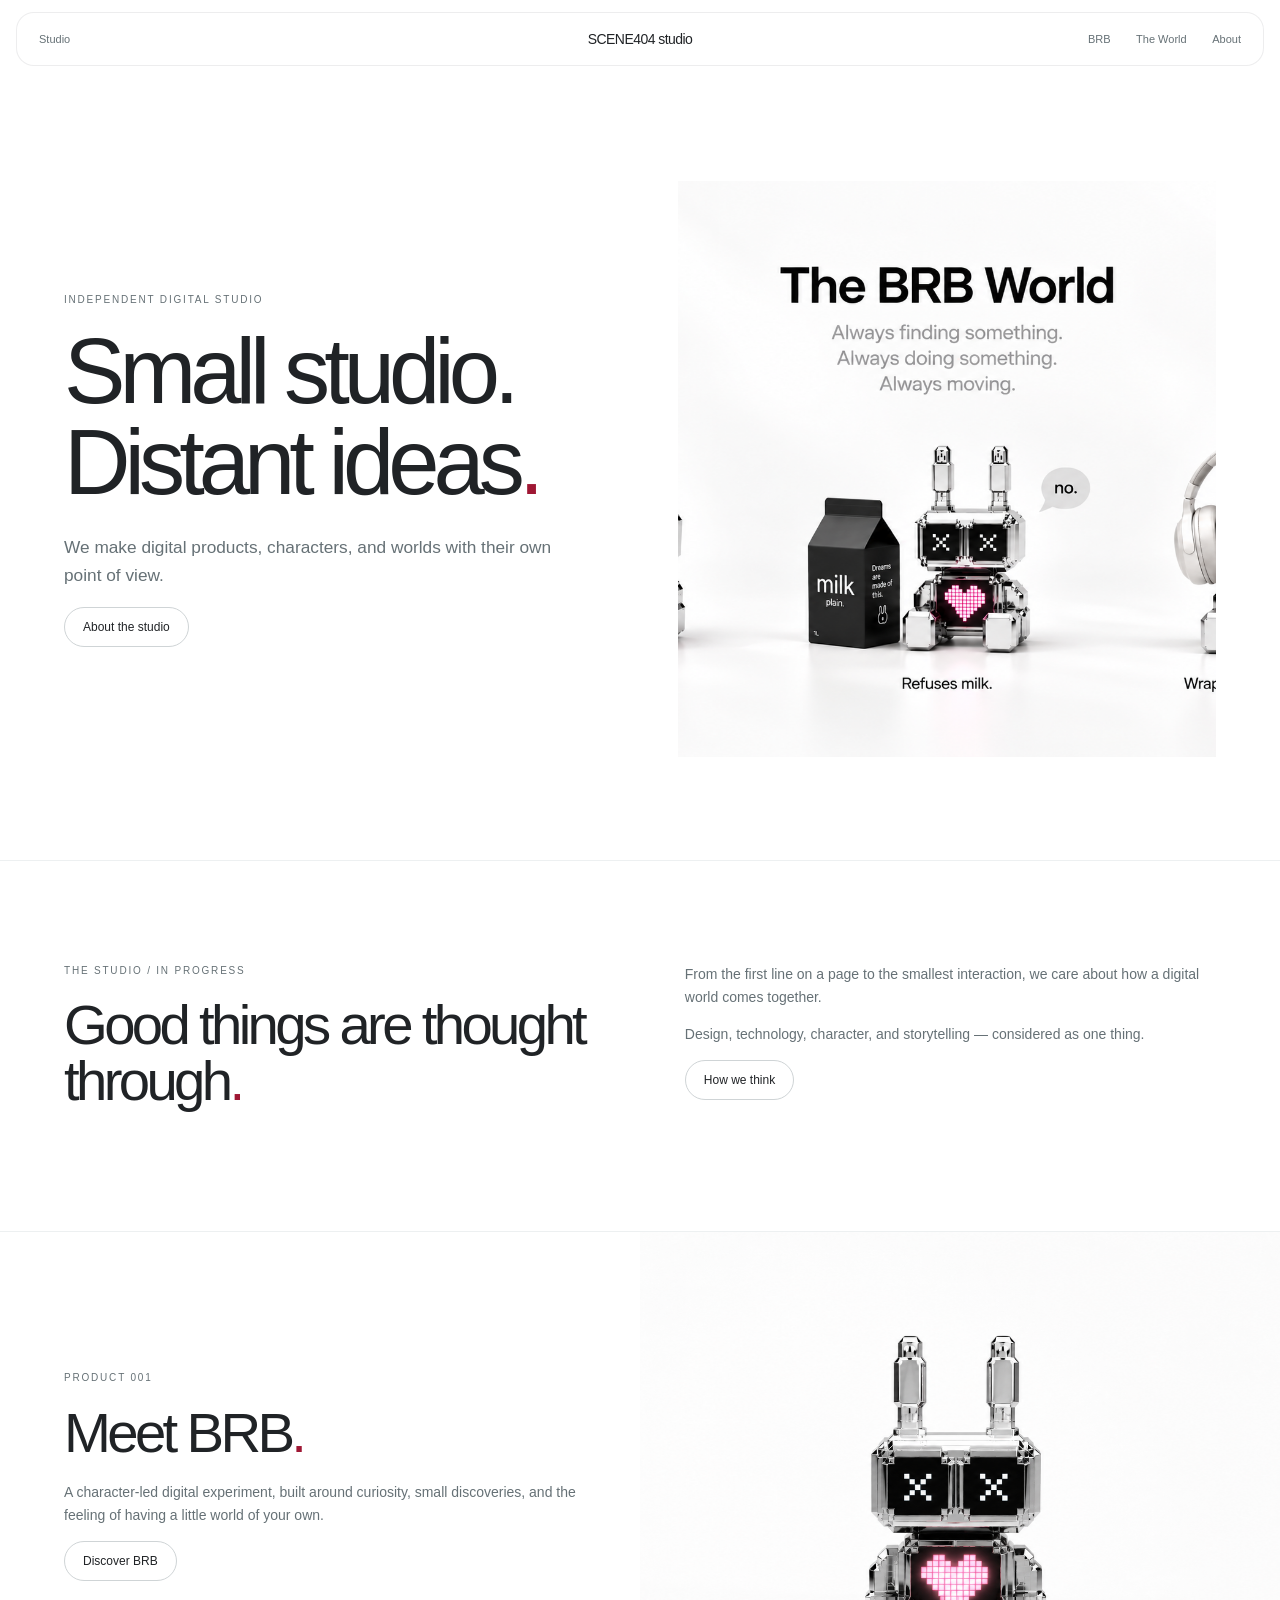
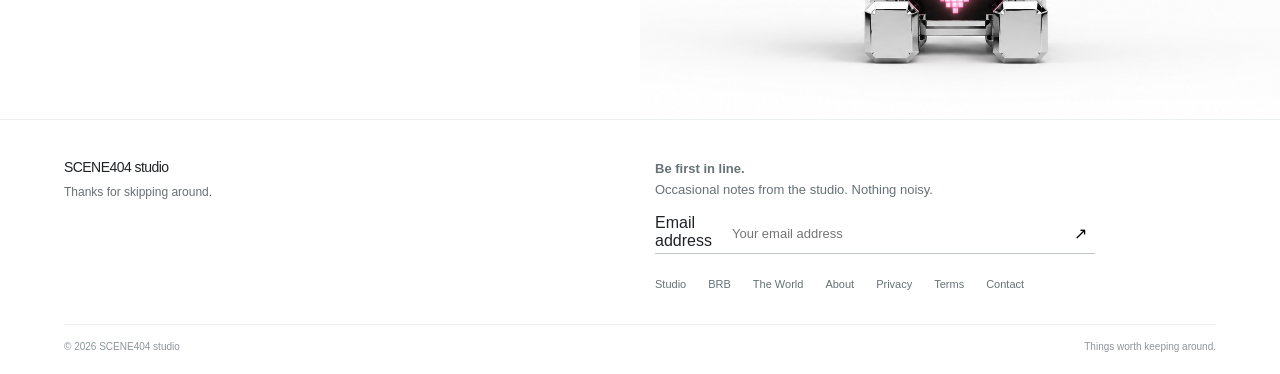
==== commit d68e045b: "Add files via upload" ====
--- a/index.html
+++ b/index.html
@@ -1,369 +1,47 @@
-
-<!DOCTYPE html>
-<html lang="en">
-<head>
-<meta charset="UTF-8">
-<meta name="viewport" content="width=device-width, initial-scale=1">
-<meta name="theme-color" content="#FFFFFF">
-<meta name="description" content="SCENE404 studio makes digital products, characters, and worlds with their own point of view. Meet BRB, the studio's first product.">
-<title>SCENE404 studio — Small studio. Distant ideas.</title>
-<link rel="stylesheet" href="./style.css">
-<style>
-.studio-page { background:#fff; }
-.studio-page .hero { min-height:76vh; display:flex; align-items:center; padding-top:150px; padding-bottom:clamp(64px,9vw,120px); }
-.studio-page .hero-copy { max-width:850px; }
-.studio-page .hero h1 { max-width:850px; }
-.studio-page .hero-description { max-width:610px; }
-.studio-page .studio-art { display:grid; grid-template-columns:minmax(0,1fr) minmax(0,1fr); gap:clamp(28px,6vw,88px); align-items:center; padding-top:clamp(64px,8vw,112px); padding-bottom:clamp(64px,8vw,112px); border-top:1px solid #edf0f1; }
-.studio-page .studio-art-copy { max-width:540px; }
-.studio-page .studio-art-copy p:not(.eyebrow) { color:#667176; }
-.studio-page .studio-art-image { overflow:hidden; background:#fff; }
-.studio-page .studio-art-image img { display:block; width:100%; height:auto; object-fit:contain; }
-.studio-page .studio-art.reverse .studio-art-copy { order:2; }
-.studio-page .studio-art.reverse .studio-art-image { order:1; }
-.studio-page .personality-section { padding-top:clamp(64px,8vw,112px); padding-bottom:clamp(64px,8vw,112px); border-top:1px solid #edf0f1; }
-.studio-page .personality-intro { display:flex; justify-content:space-between; align-items:end; gap:28px; margin-bottom:32px; }
-.studio-page .personality-intro > div { max-width:620px; }
-.studio-page .personality-intro p:not(.eyebrow) { color:#667176; max-width:430px; }
-.studio-page .personality-grid { display:grid; grid-template-columns:repeat(4,minmax(0,1fr)); gap:12px; }
-.studio-page .personality-card { min-width:0; background:#fff; border:1px solid #edf0f1; }
-.studio-page .personality-card img { display:block; width:100%; height:auto; aspect-ratio:4/5; object-fit:cover; }
-.studio-page .personality-card figcaption { padding:12px 14px 15px; font-size:11px; letter-spacing:.13em; text-transform:uppercase; }
-.studio-page .rare-card { grid-column:span 2; display:grid; grid-template-columns:1fr 1fr; align-items:center; background:#fbfaf8; }
-.studio-page .rare-card img { aspect-ratio:4/5; object-fit:cover; }
-.studio-page .rare-copy { padding:18px; }
-.studio-page .rare-copy h3 { margin-bottom:10px; }
-.studio-page .rare-copy p { color:#667176; font-size:13px; line-height:1.6; }
-.studio-page .studio-note { padding-top:clamp(64px,8vw,112px); padding-bottom:clamp(64px,8vw,112px); border-top:1px solid #edf0f1; }
-.studio-page .studio-note-inner { max-width:850px; }
-.studio-page .studio-note h2 { max-width:780px; }
-.studio-page .studio-note p:not(.eyebrow) { max-width:610px; color:#667176; }
-
-@media (max-width:760px) {
-  .studio-page .hero { min-height:auto; padding-top:140px; }
-  .studio-page .studio-art { grid-template-columns:1fr; gap:24px; }
-  .studio-page .studio-art.reverse .studio-art-copy,
-  .studio-page .studio-art.reverse .studio-art-image { order:initial; }
-  .studio-page .personality-intro { display:block; }
-  .studio-page .personality-grid { grid-template-columns:repeat(2,minmax(0,1fr)); gap:9px; }
-  .studio-page .rare-card { grid-column:span 2; }
-  .studio-page .rare-copy { padding:12px; }
-}
-@media (max-width:420px) {
-  .studio-page .rare-card { grid-template-columns:1fr; }
-  .studio-page .rare-card img { aspect-ratio:4/3; object-fit:contain; }
-}
-</style>
-</head>
-
-<body class="studio-page">
-<header class="site-header">
-  <nav class="nav-links" aria-label="Main navigation">
-    <a href="./index.html" aria-current="page">Studio</a>
-    <a href="./brb.html">BRB</a>
-    <a href="./world.html">The World</a>
-    <a href="./about.html">About</a>
+<!doctype html>
+<html lang="en"><head><meta charset="utf-8"><meta name="viewport" content="width=device-width, initial-scale=1"><meta name="theme-color" content="#ffffff"><title>SCENE404 studio — Small studio. Distant ideas.</title><meta name="description" content="An independent creative studio making digital products, characters, and worlds worth keeping around."><link rel="stylesheet" href="style.css"></head>
+<body><header class="site-header">
+  <nav class="nav-links" aria-label="Primary navigation">
+    <a href="index.html">Studio</a>
   </nav>
-  <a class="logo" href="./index.html" aria-label="SCENE404 studio home">SCENE404 studio</a>
+  <a class="logo" href="index.html" aria-label="SCENE404 studio home">SCENE404 studio</a>
+  <nav class="nav-links header-right" aria-label="Pages">
+    <a href="brb.html">BRB</a><a href="world.html">The World</a><a href="about.html">About</a>
+  </nav>
+  <button class="mobile-menu-toggle" aria-label="Open navigation" aria-expanded="false"><span></span><span></span></button>
 </header>
-
+<div class="mobile-backdrop" aria-hidden="true"></div>
+<nav class="mobile-drawer" aria-label="Mobile navigation">
+  <a href="index.html">Studio</a><a href="brb.html">BRB</a><a href="world.html">The World</a><a href="about.html">About</a>
+</nav>
 <main>
-  <section class="hero section">
-    <div class="hero-copy">
-      <p class="eyebrow">INDEPENDENT DIGITAL STUDIO</p>
-      <h1>Small studio.<br>Distant ideas.</h1>
-      <p class="hero-description">We make digital products, characters, and worlds with their own point of view.</p>
-      <a class="pill-link" href="./about.html">About the studio</a>
+  <section class="section hero">
+    <div class="hero-copy"><p class="eyebrow">Independent digital studio</p><h1>Small studio.<br>Distant ideas<span class="accent-dot">.</span></h1><p class="lede">We make digital products, characters, and worlds with their own point of view.</p><a class="button" href="about.html">About the studio</a></div>
+    <div class="hero-media"><img src="world.png" alt="SCENE404 concept artwork and creative world" fetchpriority="high"></div>
+  </section>
+  <section class="section text-section">
+    <div><p class="eyebrow">The studio / in progress</p><h2>Good things are thought through<span class="accent-dot">.</span></h2></div>
+    <div class="section-copy"><p class="body-copy">From the first line on a page to the smallest interaction, we care about how a digital world comes together.</p><p class="body-copy">Design, technology, character, and storytelling — considered as one thing.</p><a class="button" href="about.html">How we think</a></div>
+  </section>
+  <section class="feature-row">
+    <div class="feature-copy"><p class="eyebrow">Product 001</p><h2>Meet BRB<span class="accent-dot">.</span></h2><p class="body-copy">A character-led digital experiment, built around curiosity, small discoveries, and the feeling of having a little world of your own.</p><a class="button" href="brb.html">Discover BRB</a></div>
+    <div class="feature-image"><img src="hero.png" alt="BRB, the chrome character with a pixel heart" loading="lazy"></div>
+  </section>
+</main><footer class="site-footer">
+  <div class="footer-main">
+    <div class="footer-brand">
+      <a class="logo" href="index.html">SCENE404 studio</a>
+      <p class="footer-tagline">Thanks for skipping around.</p>
     </div>
-  </section>
-
-  <section class="studio-art section">
-    <div class="studio-art-copy">
-      <p class="eyebrow">THE STUDIO / IN PROGRESS</p>
-      <h2>Good things are thought through.</h2>
-      <p>From the first line on a page to the smallest interaction, we care about how a digital world comes together.</p>
-      <p>Design, technology, character, and storytelling — considered as one thing.</p>
-      <a class="pill-link" href="./about.html">How we think</a>
+    <div class="footer-newsletter">
+      <p><strong>Be first in line.</strong><br>Occasional notes from the studio. Nothing noisy.</p>
+      <form class="newsletter-form" action="https://formspree.io/f/xjgdddne" method="POST">
+        <label for="footer-email" class="visually-hidden">Email address</label>
+        <input id="footer-email" type="email" name="email" placeholder="Your email address" autocomplete="email" required>
+        <button type="submit" aria-label="Join the waitlist">↗</button>
+      </form>
+      <div class="footer-links"><a href="index.html">Studio</a><a href="brb.html">BRB</a><a href="world.html">The World</a><a href="about.html">About</a><a href="privacy.html">Privacy</a><a href="terms.html">Terms</a><a href="contact.html">Contact</a></div>
     </div>
-    <div class="studio-art-image">
-      <img src="./brb-one-in-a-million.jpeg" alt="The rare gold BRB edition with an opal heart" loading="lazy">
-    </div>
-  </section>
-
-  <section class="studio-art section reverse">
-    <div class="studio-art-copy">
-      <p class="eyebrow">PRODUCT 001</p>
-      <h2>Meet BRB.</h2>
-      <p>A character-led digital experiment, built around curiosity, small discoveries, and the feeling of having a little world of your own.</p>
-      <p>BRB is in development. We are making it one considered detail at a time.</p>
-      <a class="pill-link" href="./brb.html">Discover BRB</a>
-    </div>
-    <div class="studio-art-image">
-      <img src="./brb-drifter.jpeg" alt="Drifter, a chrome BRB personality" loading="lazy">
-    </div>
-  </section>
-
-  <section class="personality-section section">
-    <div class="personality-intro">
-      <div>
-        <p class="eyebrow">A FEW SIDES OF BRB</p>
-        <h2>Same world.<br>Different ways of being.</h2>
-      </div>
-      <p>Color is only the beginning. Each edition has its own character, mood, and little point of view.</p>
-    </div>
-
-    <div class="personality-grid">
-      <figure class="personality-card">
-        <img src="./brb-moonlight.jpeg" alt="Moonlight, the soft and thoughtful BRB edition" loading="lazy">
-        <figcaption>Moonlight</figcaption>
-      </figure>
-
-      <figure class="personality-card">
-        <img src="./brb-whisper.jpeg" alt="Whisper, the calm and quietly playful BRB edition" loading="lazy">
-        <figcaption>Whisper</figcaption>
-      </figure>
-
-      <figure class="personality-card">
-        <img src="./brb-curator.jpeg" alt="Curator, the attentive BRB edition" loading="lazy">
-        <figcaption>Curator</figcaption>
-      </figure>
-
-      <figure class="personality-card">
-        <img src="./brb-keeper.jpeg" alt="Keeper, the loyal BRB edition" loading="lazy">
-        <figcaption>Keeper</figcaption>
-      </figure>
-
-      <figure class="personality-card">
-        <img src="./brb-phantom.jpeg" alt="Phantom, the independent BRB edition" loading="lazy">
-        <figcaption>Phantom</figcaption>
-      </figure>
-
-      <figure class="personality-card">
-        <img src="./brb-glitch.jpeg" alt="Glitch, the playful and unpredictable BRB edition" loading="lazy">
-        <figcaption>Glitch</figcaption>
-      </figure>
-
-      <figure class="personality-card">
-        <img src="./brb-secret.jpeg" alt="The unrevealed Secret BRB edition" loading="lazy">
-        <figcaption>Secret</figcaption>
-      </figure>
-
-      <div class="personality-card rare-card">
-        <img src="./brb-one-in-a-million.jpeg" alt="One in a Million, the gold BRB edition with an opal heart" loading="lazy">
-        <div class="rare-copy">
-          <p class="eyebrow">RARE EDITION</p>
-          <h3>One in a million.</h3>
-          <p>A different kind of collector’s piece. The heart gives it away.</p>
-        </div>
-      </div>
-    </div>
-  </section>
-
-  <section class="studio-note section">
-    <div class="studio-note-inner">
-      <p class="eyebrow">SCENE404 STUDIO</p>
-      <h2>We believe digital experiences deserve that kind of thought.</h2>
-      <p>We explore the space between design, technology, storytelling, and play — creating products and original worlds with their own visual language.</p>
-      <a class="pill-link" href="./world.html">Explore the world</a>
-    </div>
-  </section>
-</main>
-
-<footer class="site-footer">
-  <div class="footer-brand">
-    <a class="footer-logo" href="./index.html">SCENE404 studio</a>
-    <p class="footer-tagline">Thanks for skipping around.</p>
   </div>
-
-  <div class="footer-main">
-    <div class="footer-newsletter">
-      <p class="eyebrow">STAY IN THE LOOP</p>
-      <h2>Be first in line.</h2>
-      <p>Get updates from SCENE404 studio and hear when BRB is ready.</p>
-
-      <form class="footer-waitlist-form" action="https://formspree.io/f/xjgdddne" method="POST">
-        <label class="visually-hidden" for="footer-index-email">Email address</label>
-        <input id="footer-index-email" type="email" name="email" placeholder="Email address" autocomplete="email" required>
-        <button type="submit">Join the waitlist</button>
-      </form>
-
-      <p class="footer-form-note">Not spam, just first in line.</p>
-      <p class="footer-form-consent">By joining, you agree to our <a href="./privacy.html">Privacy Policy</a> and <a href="./terms.html">Terms</a>.</p>
-    </div>
-
-    <div class="footer-columns">
-      <div class="footer-column">
-        <p class="footer-heading">Navigation</p>
-        <a href="./index.html" aria-current="page">Studio</a>
-        <a href="./brb.html">BRB</a>
-        <a href="./world.html">The World</a>
-        <a href="./about.html">About</a>
-      </div>
-
-      <div class="footer-column">
-        <p class="footer-heading">Social</p>
-        <a href="https://instagram.com/scene404.studio" target="_blank" rel="noopener noreferrer">Instagram</a>
-      </div>
-
-      <div class="footer-column">
-        <p class="footer-heading">Official</p>
-        <a href="./FAQ.html">FAQ</a>
-        <a href="./privacy.html">Privacy</a>
-        <a href="./terms.html">Terms</a>
-      </div>
-
-      <div class="footer-column">
-        <p class="footer-heading">Support</p>
-        <a href="./contact.html">Contact</a>
-      </div>
-    </div>
-
-    <p class="privacy-statement">Do Not Sell or Share My Personal Information</p>
-  </div>
-
-  <div class="footer-bottom">
-    <p class="copyright">© 2026 SCENE404 studio</p>
-  </div>
-</footer>
-
-<script>
-(() => {
-  const header = document.querySelector(".site-header");
-  const nav = header && header.querySelector(".nav-links");
-  if (!header || !nav) return;
-
-  const mobileQuery = window.matchMedia("(max-width: 680px)");
-
-  const toggle = document.createElement("button");
-  toggle.className = "mobile-menu-toggle";
-  toggle.type = "button";
-  toggle.setAttribute("aria-label", "Open navigation");
-  toggle.setAttribute("aria-expanded", "false");
-  toggle.setAttribute("aria-controls", "mobile-navigation");
-  toggle.innerHTML = "<span></span><span></span><span></span>";
-
-  const backdrop = document.createElement("div");
-  backdrop.className = "mobile-menu-backdrop";
-  backdrop.setAttribute("aria-hidden", "true");
-
-  const drawer = document.createElement("nav");
-  drawer.className = "mobile-menu-drawer";
-  drawer.id = "mobile-navigation";
-  drawer.setAttribute("aria-label", "Mobile navigation");
-
-  nav.querySelectorAll("a").forEach(link => {
-    drawer.appendChild(link.cloneNode(true));
-  });
-
-  document.body.append(toggle, backdrop, drawer);
-
-  function closeMenu() {
-    drawer.classList.remove("is-visible");
-    backdrop.classList.remove("is-visible");
-    document.body.classList.remove("mobile-menu-open");
-    toggle.setAttribute("aria-expanded", "false");
-    toggle.setAttribute("aria-label", "Open navigation");
-  }
-
-  function openMenu() {
-    drawer.classList.add("is-visible");
-    backdrop.classList.add("is-visible");
-    document.body.classList.add("mobile-menu-open");
-    toggle.setAttribute("aria-expanded", "true");
-    toggle.setAttribute("aria-label", "Close navigation");
-  }
-
-  toggle.addEventListener("click", () => {
-    drawer.classList.contains("is-visible") ? closeMenu() : openMenu();
-  });
-
-  backdrop.addEventListener("click", closeMenu);
-
-  drawer.addEventListener("click", event => {
-    if (event.target.closest("a")) closeMenu();
-  });
-
-  document.addEventListener("keydown", event => {
-    if (event.key === "Escape") closeMenu();
-  });
-
-  let lastY = Math.max(0, window.scrollY);
-  let movement = 0;
-  let direction = 0;
-  let framePending = false;
-
-  function updateScroll() {
-    const y = Math.max(0, window.scrollY);
-    const step = y - lastY;
-    lastY = y;
-
-    if (y <= 40) {
-      header.classList.remove("is-hidden", "is-compact");
-      toggle.classList.remove("is-visible", "is-hidden");
-      movement = 0;
-      direction = 0;
-      closeMenu();
-      framePending = false;
-      return;
-    }
-
-    const nextDirection = step > 0 ? 1 : step < 0 ? -1 : 0;
-
-    if (nextDirection && nextDirection !== direction) {
-      direction = nextDirection;
-      movement = 0;
-    }
-
-    movement += Math.abs(step);
-
-    if (movement >= 12 && direction !== 0) {
-      if (mobileQuery.matches) {
-        header.classList.add("is-hidden");
-        header.classList.remove("is-compact");
-
-        if (direction > 0) {
-          toggle.classList.remove("is-visible");
-          toggle.classList.add("is-hidden");
-
-          if (drawer.classList.contains("is-visible")) closeMenu();
-        } else {
-          toggle.classList.remove("is-hidden");
-          toggle.classList.add("is-visible");
-        }
-      } else {
-        toggle.classList.remove("is-visible", "is-hidden");
-
-        if (direction > 0) {
-          header.classList.add("is-hidden");
-        } else {
-          header.classList.remove("is-hidden", "is-compact");
-        }
-      }
-
-      movement = 0;
-    }
-
-    framePending = false;
-  }
-
-  window.addEventListener("scroll", () => {
-    if (!framePending) {
-      framePending = true;
-      window.requestAnimationFrame(updateScroll);
-    }
-  }, { passive: true });
-
-  window.addEventListener("resize", () => {
-    closeMenu();
-    header.classList.remove("is-hidden", "is-compact");
-    toggle.classList.remove("is-visible", "is-hidden");
-    lastY = Math.max(0, window.scrollY);
-    movement = 0;
-    direction = 0;
-  });
-
-  updateScroll();
-})();
-</script>
-</body>
-</html>
+  <div class="footer-bottom"><span>© <span data-year></span> SCENE404 studio</span><span>Things worth keeping around.</span></div>
+</footer><script src="script.js" defer></script></body></html>
--- a/style.css
+++ b/style.css
@@ -1,1560 +1,162 @@
-/* =========================================================
-SCENE404 STUDIO — CLEAN MASTER CSS
-Studio / BRB / The World / About / Legal
-========================================================= */
-
 :root {
-color-scheme: light;
---white: #fff;
---black: #202326;
---graphite: #45494d;
---grey: #777d82;
---light-grey: #a4a9ae;
---line: #e5e7e9;
---soft-grey: #f7f8f9;
---scene-grey: #eef0f2;
---scene-grey-border: #d5d8dc;
---pink: #e9a6c5;
---page-width: 1440px;
---gutter: clamp(22px, 5.2vw, 76px);
---section-space: clamp(64px, 8vw, 112px);
---font: Inter, -apple-system, BlinkMacSystemFont, "Segoe UI", sans-serif;
---ease: cubic-bezier(.22, 1, .36, 1);
+  --ink: #202326;
+  --muted: #667176;
+  --soft: #8d969b;
+  --line: #edf0f1;
+  --paper: #fff;
+  --accent: #9f1734;
+  --gutter: clamp(20px, 5vw, 72px);
+  --page-width: 1440px;
+  --radius: 3px;
 }
-
-* {
-box-sizing: border-box;
+* { box-sizing: border-box; }
+html { scroll-behavior: smooth; }
+body {
+  margin: 0; background: var(--paper); color: var(--ink);
+  font-family: -apple-system, BlinkMacSystemFont, "Helvetica Neue", Arial, sans-serif;
+  -webkit-font-smoothing: antialiased;
 }
-
-html {
-scroll-behavior: smooth;
-scroll-padding-top: 110px;
--webkit-text-size-adjust: 100%;
+a { color: inherit; text-decoration: none; }
+img { display: block; max-width: 100%; height: auto; }
+button { font: inherit; }
+.site-header {
+  position: sticky; top: 12px; z-index: 50;
+  width: min(calc(100% - 32px), 1320px); margin: 12px auto 0;
+  min-height: 54px; padding: 0 22px; display: grid;
+  grid-template-columns: 1fr auto 1fr; align-items: center;
+  border: 1px solid rgba(32,35,38,.08); border-radius: 18px;
+  background: rgba(255,255,255,.88); backdrop-filter: blur(16px);
 }
-
-body {
-margin: 0;
-color: var(--black);
-background: var(--white);
-font-family: var(--font);
-font-size: 15px;
-font-weight: 400;
-line-height: 1.7;
--webkit-font-smoothing: antialiased;
-text-rendering: optimizeLegibility;
+.nav-links { display:flex; align-items:center; gap: clamp(14px,2.4vw,34px); font-size: 11px; color: var(--muted); }
+.nav-links a, .footer-links a { transition: color .2s ease; }
+.nav-links a:hover, .footer-links a:hover { color: var(--ink); }
+.logo { font-size: 14px; letter-spacing: -.04em; white-space: nowrap; }
+.header-right { display:flex; justify-content:flex-end; gap: clamp(14px,2vw,28px); }
+.mobile-menu-toggle { display:none; }
+main { overflow: clip; }
+.section { width:min(100%,var(--page-width)); margin-inline:auto; padding-inline:var(--gutter); }
+.eyebrow { margin:0 0 18px; color:var(--muted); font-size:10px; letter-spacing:.18em; text-transform:uppercase; }
+h1,h2,h3,p { margin-top:0; }
+h1,h2 { font-weight:500; letter-spacing:-.065em; line-height:.99; }
+h1 { font-size:clamp(46px,7.2vw,100px); margin-bottom:24px; }
+h2 { font-size:clamp(32px,4.4vw,58px); margin-bottom:20px; }
+h3 { font-size:19px; font-weight:500; letter-spacing:-.04em; margin-bottom:8px; }
+p { line-height:1.65; }
+.lede { max-width:490px; color:var(--muted); font-size:clamp(15px,1.35vw,18px); }
+.body-copy { max-width:570px; color:var(--muted); font-size:14px; }
+.accent-dot { color:var(--accent); }
+.button {
+  display:inline-flex; align-items:center; justify-content:center; min-height:40px;
+  padding:0 18px; border:1px solid #cfd4d6; border-radius:99px; background:white;
+  font-size:12px; transition:background .2s ease,border-color .2s ease,transform .2s ease;
 }
-
-body.mobile-menu-open {
-overflow: hidden;
+.button:hover { background:#f7f8f8; border-color:#aab1b4; transform:translateY(-1px); }
+.button-dark { background:var(--ink); color:white; border-color:var(--ink); }
+.button-dark:hover { background:#383c3f; }
+.hero {
+  display:grid; grid-template-columns:minmax(0,1fr) minmax(0,1fr); gap:clamp(28px,6vw,88px);
+  align-items:center; padding-top:clamp(64px,9vw,130px); padding-bottom:clamp(60px,8vw,110px);
 }
-
-img {
-display: block;
-max-width: 100%;
-height: auto;
+.hero-copy { max-width:620px; }
+.hero-media, .world-media, .about-media, .product-media, .feature-image {
+  min-width:0; overflow:hidden; background:#f7f7f6;
 }
-
-a {
-color: inherit;
-text-decoration: none;
+.hero-media img { width:100%; height:clamp(320px,45vw,610px); object-fit:cover; }
+.text-section { display:grid; grid-template-columns:1fr 1fr; gap:clamp(28px,7vw,100px); padding-block:clamp(54px,8vw,110px); border-top:1px solid var(--line); }
+.text-section > * { min-width:0; }
+.text-section .section-copy { max-width:590px; }
+.feature-row { display:grid; grid-template-columns:1fr 1fr; border-top:1px solid var(--line); }
+.feature-row > * { min-width:0; }
+.feature-row .feature-copy { padding:clamp(28px,5vw,72px) var(--gutter); align-self:center; }
+.feature-row .feature-image img { width:100%; height:clamp(280px,38vw,500px); object-fit:cover; }
+.feature-row.reverse .feature-image { order:2; }
+.feature-row.reverse .feature-copy { order:1; }
+.page-intro { padding-top:clamp(64px,9vw,120px); padding-bottom:clamp(42px,6vw,72px); }
+.page-intro h1 { max-width:900px; }
+.page-intro .lede { max-width:650px; }
+.world-grid { display:grid; grid-template-columns:repeat(4,minmax(0,1fr)); gap:14px; padding-bottom:clamp(70px,10vw,140px); }
+.character-card { border:1px solid var(--line); min-width:0; padding:10px 10px 16px; transition:border-color .25s ease, transform .25s ease; }
+.character-card:hover { border-color:#cfd4d6; transform:translateY(-3px); }
+.character-card img { width:100%; aspect-ratio:4/5; object-fit:contain; background:#fafafa; transition:transform .45s cubic-bezier(.2,.7,.2,1); }
+.character-card:hover img { transform:translateY(-4px) scale(1.015); }
+.card-name { margin:14px 4px 4px; font-size:11px; letter-spacing:.13em; text-transform:uppercase; }
+.card-desc { margin:0 4px; color:var(--muted); font-size:12px; line-height:1.5; }
+.product-hero { display:grid; grid-template-columns:1fr 1fr; align-items:center; gap:clamp(24px,6vw,80px); padding-top:clamp(58px,8vw,112px); padding-bottom:clamp(50px,7vw,90px); }
+.product-hero h1 { font-size:clamp(72px,12vw,160px); margin-bottom:10px; }
+.product-media img { width:100%; height:clamp(320px,48vw,640px); object-fit:contain; }
+.carousel-section { border-top:1px solid var(--line); padding-top:42px; padding-bottom:clamp(60px,8vw,110px); }
+.carousel-top { display:flex; justify-content:space-between; align-items:end; gap:20px; margin-bottom:20px; }
+.carousel-controls { display:flex; gap:8px; }
+.carousel-arrow { width:42px; height:42px; border:1px solid #d9dddf; border-radius:50%; background:white; cursor:pointer; }
+.carousel-arrow:hover { background:#f5f6f6; }
+.carousel-stage { display:grid; grid-template-columns:minmax(0,1.2fr) minmax(0,.8fr); gap:clamp(20px,5vw,70px); align-items:center; }
+.carousel-main-image { width:100%; height:clamp(300px,42vw,540px); object-fit:contain; background:#fafafa; transition:opacity .2s ease; }
+.carousel-info { max-width:460px; }
+.carousel-info h3 { font-size:clamp(28px,4vw,48px); }
+.carousel-info .traits { color:var(--muted); font-size:12px; letter-spacing:.08em; }
+.carousel-thumbs { display:grid; grid-template-columns:repeat(7,minmax(0,1fr)); gap:8px; margin-top:18px; }
+.carousel-thumb { padding:4px; border:1px solid var(--line); background:white; cursor:pointer; }
+.carousel-thumb[aria-current="true"] { border-color:var(--ink); }
+.carousel-thumb img { width:100%; aspect-ratio:1; object-fit:contain; }
+.about-hero { padding-top:clamp(30px,4vw,58px); }
+.about-hero .hero-media img { height:clamp(260px,34vw,460px); }
+.rare-feature { display:grid; grid-template-columns:minmax(0,1.05fr) minmax(0,.95fr); align-items:center; border:1px solid var(--line); margin-bottom:clamp(60px,9vw,120px); }
+.rare-feature img { width:100%; aspect-ratio:4/3; object-fit:contain; background:#fafafa; }
+.rare-copy { padding:clamp(24px,5vw,68px); }
+.rare-copy h2 { font-size:clamp(32px,4vw,52px); }
+.founder-note { padding-block:clamp(55px,8vw,105px); border-top:1px solid var(--line); display:grid; grid-template-columns:1fr 1fr; gap:clamp(28px,7vw,100px); }
+.site-footer { border-top:1px solid var(--line); padding:38px var(--gutter) 22px; width:min(100%,var(--page-width)); margin-inline:auto; }
+.footer-main { display:grid; grid-template-columns:1fr 1fr; gap:30px; padding-bottom:34px; }
+.footer-brand .logo { display:inline-block; margin-bottom:8px; }
+.footer-tagline { color:var(--muted); font-size:12px; }
+.footer-newsletter { max-width:440px; }
+.footer-newsletter p { color:var(--muted); font-size:13px; }
+.newsletter-form { display:flex; border-bottom:1px solid #bfc5c8; }
+.newsletter-form input { width:100%; min-width:0; border:0; outline:0; padding:12px 0; font:inherit; font-size:13px; }
+.newsletter-form button { border:0; background:transparent; cursor:pointer; padding:0 8px; }
+.footer-links { display:flex; flex-wrap:wrap; gap:14px 22px; margin-top:24px; font-size:11px; color:var(--muted); }
+.footer-bottom { border-top:1px solid var(--line); padding-top:16px; display:flex; justify-content:space-between; gap:16px; color:var(--soft); font-size:10px; }
+.mobile-drawer { display:none; }
+@media (max-width:900px) {
+  .world-grid { grid-template-columns:repeat(3,minmax(0,1fr)); }
+  .carousel-thumbs { grid-template-columns:repeat(7,minmax(0,1fr)); }
 }
-
-button,
-input {
-font: inherit;
+@media (max-width:680px) {
+  .site-header { position:sticky; top:8px; width:calc(100% - 20px); margin-top:8px; padding:0 14px; min-height:50px; grid-template-columns:1fr auto 1fr; border-radius:16px; }
+  .site-header .nav-links { display:none; }
+  .logo { font-size:13px; }
+  .mobile-menu-toggle { display:flex; justify-self:end; width:34px; height:34px; flex-direction:column; justify-content:center; gap:5px; border:0; background:transparent; padding:7px; }
+  .mobile-menu-toggle span { display:block; height:1.5px; width:100%; background:var(--ink); }
+  .mobile-drawer { display:flex; position:fixed; z-index:80; inset:0 0 0 auto; width:min(82vw,340px); padding:90px 28px 28px; background:white; flex-direction:column; gap:22px; transform:translateX(105%); transition:transform .3s ease; box-shadow:-20px 0 60px rgba(0,0,0,.06); }
+  .mobile-drawer.is-open { transform:translateX(0); }
+  .mobile-drawer a { font-size:22px; letter-spacing:-.04em; }
+  .mobile-backdrop { position:fixed; inset:0; z-index:70; background:rgba(32,35,38,.18); opacity:0; pointer-events:none; transition:opacity .25s ease; }
+  .mobile-backdrop.is-open { opacity:1; pointer-events:auto; }
+  .hero,.text-section,.product-hero,.carousel-stage,.founder-note,.about-hero { grid-template-columns:minmax(0,1fr); gap:26px; }
+  .hero { padding-top:56px; padding-bottom:50px; }
+  h1 { font-size:clamp(46px,14vw,72px); }
+  .hero-media img { height:auto; max-height:460px; aspect-ratio:4/5; }
+  .feature-row { grid-template-columns:1fr; }
+  .feature-row.reverse .feature-image,.feature-row.reverse .feature-copy { order:initial; }
+  .feature-row .feature-copy { padding:32px var(--gutter); }
+  .feature-row .feature-image img { height:auto; max-height:400px; aspect-ratio:4/3; }
+  .page-intro { padding-top:54px; }
+  .world-grid { grid-template-columns:repeat(2,minmax(0,1fr)); gap:8px; }
+  .character-card { padding:6px 6px 12px; }
+  .character-card img { aspect-ratio:3/4; }
+  .card-name { font-size:10px; }
+  .card-desc { font-size:11px; }
+  .product-hero { padding-top:50px; }
+  .product-hero h1 { font-size:clamp(74px,22vw,120px); }
+  .product-media img { height:auto; max-height:440px; aspect-ratio:4/5; }
+  .carousel-top { align-items:start; }
+  .carousel-thumbs { grid-template-columns:repeat(4,minmax(0,1fr)); }
+  .carousel-main-image { height:auto; aspect-ratio:4/5; }
+  .rare-feature { grid-template-columns:1fr; }
+  .rare-copy { padding:24px; }
+  .footer-main { grid-template-columns:1fr; }
+  .footer-bottom { flex-direction:column; }
 }
-
-button,
-a,
-input {
--webkit-tap-highlight-color: transparent;
+@media (prefers-reduced-motion: reduce) {
+  *,*::before,*::after { scroll-behavior:auto !important; transition:none !important; animation:none !important; }
 }
-
-button {
-cursor: pointer;
-}
-
-p {
-margin: 0 0 18px;
-}
-
-p:last-child {
-margin-bottom: 0;
-}
-
-h1,
-h2,
-h3 {
-margin: 0;
-font-weight: 400;
-letter-spacing: -.045em;
-line-height: 1.12;
-}
-
-h1 {
-font-size: clamp(44px, 6.5vw, 88px);
-}
-
-h2 {
-font-size: clamp(32px, 4.2vw, 56px);
-}
-
-h3 {
-font-size: clamp(23px, 2.5vw, 32px);
-}
-
-em {
-font-style: normal;
-}
-
-::selection {
-background: #f6dce8;
-color: var(--black);
-}
-
-:focus-visible {
-outline: 2px solid var(--black);
-outline-offset: 4px;
-}
-
-main {
-width: 100%;
-min-width: 0;
-}
-
-.section {
-width: min(100%, var(--page-width));
-margin-inline: auto;
-padding-inline: var(--gutter);
-}
-
-.eyebrow {
-margin: 0 0 22px;
-color: var(--grey);
-font-size: 10px;
-font-weight: 600;
-letter-spacing: .15em;
-line-height: 1.5;
-text-transform: uppercase;
-}
-
-.hero-description,
-.section-description {
-margin-top: 24px;
-color: var(--graphite);
-font-size: clamp(17px, 1.8vw, 21px);
-line-height: 1.65;
-}
-
-/* ========================= HEADER ========================= */
-
-.site-header {
-position: fixed;
-top: 14px;
-left: 50%;
-z-index: 1000;
-display: flex;
-align-items: center;
-justify-content: space-between;
-gap: 24px;
-width: calc(100% - 64px);
-max-width: 1320px;
-min-height: 68px;
-margin: 0;
-padding: 14px 26px;
-border: 1px solid var(--scene-grey-border);
-border-radius: 22px;
-background: rgba(238, 240, 242, .97);
-transform: translateX(-50%);
-transition:
-top .3s var(--ease),
-transform .3s var(--ease),
-opacity .25s ease,
-box-shadow .25s ease;
--webkit-backdrop-filter: blur(14px);
-backdrop-filter: blur(14px);
-}
-
-.site-header.is-hidden {
-transform: translate(-50%, -150%);
-opacity: 0;
-pointer-events: none;
-}
-
-.site-header.is-compact {
-box-shadow: 0 6px 24px rgba(32, 35, 38, .08);
-}
-
-.site-header .nav-links {
-display: flex;
-align-items: center;
-gap: clamp(16px, 2.2vw, 30px);
-width: 100%;
-}
-
-.site-header .nav-links a {
-flex: 0 0 auto;
-color: var(--graphite);
-font-size: 12px;
-line-height: 1.5;
-white-space: nowrap;
-}
-
-.site-header .nav-links a:first-child {
-margin-right: auto;
-}
-
-.site-header .nav-links a:nth-child(2) {
-margin-left: auto;
-}
-
-.site-header .nav-links a[aria-current="page"] {
-color: var(--black);
-}
-
-.site-header .logo {
-position: absolute;
-top: 50%;
-left: 50%;
-z-index: 2;
-width: max-content;
-max-width: 40%;
-color: var(--black);
-font-size: clamp(17px, 1.8vw, 24px);
-font-weight: 500;
-letter-spacing: -.045em;
-line-height: 1.2;
-text-align: center;
-white-space: nowrap;
-transform: translate(-50%, -50%);
-}
-
-/* ======================= MOBILE MENU ====================== */
-
-.mobile-menu-toggle {
-display: none;
-align-items: center;
-justify-content: center;
-flex-direction: column;
-gap: 5px;
-width: 40px;
-height: 40px;
-padding: 8px;
-border: 0;
-border-radius: 50%;
-background: transparent;
-}
-
-.mobile-menu-toggle span {
-display: block;
-width: 22px;
-height: 2px;
-border-radius: 2px;
-background: var(--black);
-}
-
-.mobile-menu-backdrop,
-.mobile-menu-drawer {
-display: none;
-}
-
-.mobile-menu-backdrop.is-visible {
-position: fixed;
-inset: 0;
-z-index: 1100;
-display: block;
-background: rgba(32, 35, 38, .2);
--webkit-backdrop-filter: blur(3px);
-backdrop-filter: blur(3px);
-}
-
-.mobile-menu-drawer.is-visible {
-position: fixed;
-top: 0;
-right: 0;
-z-index: 1101;
-display: flex;
-width: min(82vw, 340px);
-height: 100vh;
-height: 100dvh;
-padding: 90px 28px 32px;
-flex-direction: column;
-gap: 0;
-overflow-y: auto;
-background: rgba(238, 240, 242, .98);
--webkit-backdrop-filter: blur(20px);
-backdrop-filter: blur(20px);
-box-shadow: -12px 0 40px rgba(0, 0, 0, .08);
-}
-
-.mobile-menu-drawer a {
-display: block;
-padding: 18px 0;
-border-bottom: 1px solid rgba(32, 35, 38, .12);
-color: var(--black);
-font-size: 20px;
-}
-
-/* ======================= BUTTONS / LINKS ================== */
-
-.pill-link {
-display: inline-flex;
-align-items: center;
-justify-content: center;
-width: fit-content;
-max-width: 100%;
-min-height: 44px;
-margin-top: 22px;
-padding: 11px 22px;
-border: 1px solid var(--black);
-border-radius: 999px;
-background: var(--white);
-color: var(--black);
-font-size: 12px;
-font-weight: 500;
-line-height: 1.4;
-text-align: center;
-transition: background .2s ease, color .2s ease;
-}
-
-.pill-link:hover {
-background: var(--black);
-color: var(--white);
-}
-
-.text-link {
-display: inline-flex;
-align-items: center;
-gap: 8px;
-margin-top: 12px;
-padding-bottom: 4px;
-border-bottom: 1px solid var(--line);
-font-size: 12px;
-}
-
-.text-link:hover {
-border-color: var(--black);
-}
-
-/* ============================ IMAGES ====================== */
-
-.big-image,
-.hero-media,
-.world-media,
-.app-media,
-.moments-media,
-.motion-media,
-.about-logo-media,
-.founders-note-media,
-.world-feature-media {
-position: relative;
-width: 100%;
-min-width: 0;
-height: auto;
-min-height: 0;
-overflow: hidden;
-border-radius: 14px;
-background: var(--soft-grey);
-}
-
-.big-image img,
-.hero-media img,
-.world-media img,
-.app-media img,
-.moments-media img,
-.motion-media img,
-.about-logo-image,
-.founders-note-image,
-.world-feature-media img {
-display: block;
-width: 100%;
-height: auto;
-max-height: none;
-object-fit: contain;
-object-position: center;
-border-radius: inherit;
-}
-
-.motion-media img,
-.big-image img {
-transform: scale(var(--scroll-image-scale, 1));
-transform-origin: center center;
-transition: transform .55s var(--ease);
-will-change: transform;
-}
-
-@media (hover: hover) and (pointer: fine) {
-.motion-media:hover img,
-.big-image:hover img {
-transform: scale(1.012);
-}
-}
-
-/* ======================== STUDIO HOME ===================== */
-
-.studio-page .hero {
-display: flex;
-align-items: flex-end;
-min-height: min(680px, 76vh);
-padding-top: clamp(170px, 16vw, 210px);
-padding-bottom: clamp(84px, 11vw, 150px);
-}
-
-.studio-page .hero-copy,
-.studio-page .hero h1 {
-max-width: 900px;
-}
-
-.studio-page .hero-description {
-max-width: 620px;
-}
-
-.world.section,
-.app.section,
-.moments.section {
-display: grid;
-grid-template-columns: minmax(0, 1fr) minmax(0, 1fr);
-align-items: center;
-gap: clamp(40px, 7vw, 104px);
-padding-top: var(--section-space);
-padding-bottom: var(--section-space);
-}
-
-.world-copy,
-.app-copy,
-.moments-copy {
-min-width: 0;
-max-width: 560px;
-}
-
-.world-copy h2,
-.app-copy h2,
-.moments-copy h2 {
-margin-bottom: 24px;
-}
-
-.world-copy > p:not(.eyebrow),
-.app-copy > p:not(.eyebrow),
-.moments-copy > p:not(.eyebrow) {
-color: var(--grey);
-}
-
-.studio-about {
-max-width: 1000px;
-padding-top: var(--section-space);
-padding-bottom: var(--section-space);
-}
-
-.studio-about h2 {
-max-width: 850px;
-margin-bottom: 24px;
-}
-
-.studio-about-copy > p:not(.eyebrow) {
-max-width: 650px;
-color: var(--grey);
-}
-
-/* =========================== BRB PAGE ===================== */
-
-.brb-page .hero {
-display: grid;
-grid-template-columns: minmax(0, 1fr) minmax(0, 1fr);
-align-items: center;
-gap: clamp(40px, 7vw, 100px);
-padding-top: clamp(150px, 13vw, 190px);
-padding-bottom: clamp(70px, 9vw, 124px);
-}
-
-.brb-page .hero-copy {
-min-width: 0;
-max-width: 600px;
-}
-
-/* ========================= THE WORLD PAGE ================= */
-
-.world-page .world-hero:not(.hero) {
-display: block;
-padding-top: 180px;
-padding-bottom: clamp(70px, 9vw, 124px);
-}
-
-.world-page .world-hero-copy {
-max-width: 850px;
-}
-
-.world-page .world-hero-copy h1 {
-margin-bottom: 24px;
-}
-
-.world-page .world-hero-copy .hero-description {
-max-width: 600px;
-}
-
-.world-page .hero.world-hero {
-display: grid;
-grid-template-columns: minmax(0, 1fr) minmax(0, 1fr);
-align-items: center;
-gap: clamp(40px, 7vw, 100px);
-padding-top: 180px;
-padding-bottom: clamp(70px, 9vw, 124px);
-}
-
-.world-page .world-feature {
-display: grid;
-grid-template-columns: minmax(0, 1fr) minmax(0, 1fr);
-align-items: center;
-gap: clamp(40px, 7vw, 100px);
-padding-top: var(--section-space);
-padding-bottom: var(--section-space);
-border-top: 1px solid var(--line);
-}
-
-.world-page .world-feature-copy {
-min-width: 0;
-max-width: 560px;
-}
-
-.world-page .world-feature-copy h2 {
-margin-bottom: 24px;
-}
-
-.world-page .world-feature-copy > p:not(.eyebrow) {
-color: var(--grey);
-}
-
-.world-page .world-feature-reverse .world-feature-copy,
-.world-page .world-feature-reverse .app-copy {
-order: 2;
-}
-
-.world-page .world-feature-reverse .world-feature-media,
-.world-page .world-feature-reverse .app-media {
-order: 1;
-}
-
-.world-page .world-idea,
-.world-page .world-point-of-view {
-display: block;
-max-width: 100%;
-padding-top: var(--section-space);
-padding-bottom: var(--section-space);
-border-top: 1px solid var(--line);
-}
-
-.world-page .world-point-of-view h2,
-.world-page .world-idea h2 {
-max-width: 720px;
-margin-bottom: 24px;
-}
-
-.world-page .world-point-of-view > p:not(.eyebrow) {
-max-width: 600px;
-color: var(--grey);
-}
-
-/* =========================== ABOUT PAGE =================== */
-
-.about-page .about-hero,
-.about-page .hero {
-display: grid;
-grid-template-columns: minmax(0, 1fr) minmax(0, 1fr);
-align-items: center;
-gap: clamp(40px, 7vw, 100px);
-padding-top: 180px;
-padding-bottom: clamp(70px, 9vw, 124px);
-}
-
-.about-page .about-hero-copy,
-.about-page .hero-copy {
-min-width: 0;
-max-width: 600px;
-}
-
-.about-page .about-hero-copy h1 {
-margin-bottom: 24px;
-}
-
-.about-page .section-description {
-max-width: 560px;
-color: var(--grey);
-font-size: clamp(16px, 1.8vw, 20px);
-}
-
-.about-page .about-story {
-display: grid;
-grid-template-columns: minmax(0, 1fr) minmax(0, 1fr);
-align-items: start;
-gap: clamp(40px, 7vw, 100px);
-padding-top: var(--section-space);
-padding-bottom: var(--section-space);
-border-top: 1px solid var(--line);
-}
-
-.about-page .about-story-heading,
-.about-page .about-story-copy {
-min-width: 0;
-max-width: 600px;
-}
-
-.about-page .about-story-copy p {
-color: var(--grey);
-}
-
-.about-page .founders-note-section {
-display: grid;
-grid-template-columns: minmax(0, .8fr) minmax(0, 1.2fr);
-align-items: center;
-gap: clamp(40px, 7vw, 100px);
-padding-top: var(--section-space);
-padding-bottom: var(--section-space);
-border-top: 1px solid var(--line);
-}
-
-.about-page .founders-note-copy {
-min-width: 0;
-max-width: 520px;
-}
-
-.about-page .founders-note-copy h2 {
-margin-bottom: 24px;
-}
-
-/* ============================= FORMS ====================== */
-
-.final-waitlist {
-display: grid;
-grid-template-columns: minmax(0, 1fr) minmax(0, 1fr);
-gap: clamp(36px, 7vw, 100px);
-padding-top: var(--section-space);
-padding-bottom: var(--section-space);
-border-top: 1px solid var(--line);
-}
-
-/* Hide duplicate signup sections inside main content. */
-main .final-waitlist,
-main .world-waitlist,
-main .brb-waitlist,
-main .about-waitlist {
-display: none;
-}
-
-.waitlist-form,
-.newsletter-form,
-.footer-waitlist-form {
-display: flex;
-flex-direction: column;
-align-items: flex-start;
-gap: 10px;
-width: 100%;
-margin-top: 20px;
-}
-
-.waitlist-form input,
-.newsletter-form input,
-.footer-waitlist-form input {
-display: block;
-width: 100%;
-min-width: 0;
-min-height: 46px;
-padding: 12px 16px;
-border: 1px solid var(--line);
-border-radius: 999px;
-background: var(--white);
-color: var(--black);
-font-size: 12px;
-}
-
-.waitlist-form input:focus,
-.newsletter-form input:focus,
-.footer-waitlist-form input:focus {
-border-color: var(--graphite);
-outline: none;
-}
-
-.waitlist-form button,
-.newsletter-form button,
-.footer-waitlist-form button {
-display: inline-flex;
-align-items: center;
-justify-content: center;
-min-height: 44px;
-padding: 11px 22px;
-border: 1px solid var(--black);
-border-radius: 999px;
-background: var(--black);
-color: var(--white);
-font-size: 12px;
-line-height: 1.4;
-}
-
-.waitlist-form button:hover,
-.newsletter-form button:hover,
-.footer-waitlist-form button:hover {
-background: var(--white);
-color: var(--black);
-}
-
-.footer-form-consent,
-.form-consent,
-.form-note,
-.footer-form-note {
-margin-top: 10px;
-color: var(--grey);
-font-size: 11px;
-line-height: 1.7;
-}
-
-.footer-form-consent a,
-.form-consent a {
-text-decoration: underline;
-text-decoration-color: var(--light-grey);
-text-underline-offset: 3px;
-}
-
-/* ============================ FOOTER ====================== */
-
-.site-footer {
-position: relative;
-display: block;
-width: 100%;
-margin: 0;
-padding: clamp(28px, 5vw, 64px) clamp(24px, 5vw, 80px) 24px;
-border-top: 1px solid rgba(32, 35, 38, .10);
-border-radius: 24px 24px 0 0;
-background: var(--scene-grey);
-color: var(--graphite);
-overflow: hidden;
-text-align: left;
-}
-
-.site-footer,
-.site-footer * {
-box-sizing: border-box;
-}
-
-.site-footer a {
-color: inherit;
-text-decoration: none;
-}
-
-.site-footer .footer-brand {
-display: flex;
-flex-direction: column;
-align-items: center;
-width: 100%;
-padding: 20px 0 42px;
-text-align: center;
-}
-
-.site-footer .footer-logo {
-display: inline-block;
-max-width: 100%;
-color: var(--black);
-font-size: clamp(42px, 7.5vw, 100px);
-font-weight: 400;
-letter-spacing: -.055em;
-line-height: 1.08;
-overflow-wrap: anywhere;
-}
-
-.site-footer .footer-brand p {
-margin: 14px 0 0;
-color: var(--grey);
-font-size: 12px;
-line-height: 1.6;
-text-align: center;
-}
-
-.site-footer .footer-main {
-display: grid;
-grid-template-columns: minmax(220px, .85fr) minmax(0, 1.5fr);
-align-items: start;
-gap: clamp(28px, 5vw, 72px);
-width: 100%;
-padding: 44px 0;
-border-top: 1px solid rgba(32, 35, 38, .12);
-}
-
-.site-footer .footer-newsletter {
-grid-column: 1;
-grid-row: 1;
-display: block;
-width: 100%;
-max-width: 440px;
-min-width: 0;
-margin: 0;
-text-align: left;
-}
-
-.site-footer .footer-newsletter .eyebrow {
-margin: 0 0 16px;
-color: var(--grey);
-font-size: 10px;
-font-weight: 600;
-letter-spacing: .15em;
-text-transform: uppercase;
-}
-
-.site-footer .footer-newsletter h2 {
-margin: 0;
-color: var(--black);
-font-size: clamp(28px, 3.2vw, 42px);
-font-weight: 400;
-letter-spacing: -.045em;
-line-height: 1.12;
-}
-
-.site-footer .footer-newsletter > p:not(.eyebrow) {
-margin: 12px 0 0;
-color: var(--grey);
-font-size: 12px;
-}
-
-.site-footer .newsletter-form,
-.site-footer .footer-waitlist-form {
-display: flex;
-flex-direction: row;
-align-items: stretch;
-gap: 10px;
-width: 100%;
-margin-top: 20px;
-}
-
-.site-footer .newsletter-form input,
-.site-footer .footer-waitlist-form input {
-flex: 1 1 auto;
-width: 100%;
-min-width: 0;
-min-height: 46px;
-padding: 12px 15px;
-border: 1px solid rgba(32, 35, 38, .22);
-border-radius: 999px;
-background: rgba(255, 255, 255, .75);
-color: var(--black);
-font-size: 12px;
-}
-
-.site-footer .newsletter-form button,
-.site-footer .footer-waitlist-form button {
-display: inline-flex;
-flex: 0 0 auto;
-align-items: center;
-justify-content: center;
-min-height: 46px;
-padding: 0 17px;
-border: 1px solid var(--black);
-border-radius: 999px;
-background: var(--black);
-color: var(--white);
-font-size: 11px;
-line-height: 1.3;
-white-space: nowrap;
-}
-
-.site-footer .newsletter-form button:hover,
-.site-footer .footer-waitlist-form button:hover {
-background: transparent;
-color: var(--black);
-}
-
-.site-footer .footer-columns {
-display: grid;
-grid-column: 2;
-grid-row: 1;
-grid-template-columns: repeat(4, minmax(0, 1fr));
-align-items: start;
-gap: 20px;
-width: 100%;
-min-width: 0;
-margin: 0;
-}
-
-.site-footer .footer-column {
-display: flex;
-flex-direction: column;
-align-items: flex-start;
-gap: 10px;
-min-width: 0;
-}
-
-.site-footer .footer-heading {
-margin: 0 0 8px;
-color: var(--grey);
-font-size: 10px;
-font-weight: 600;
-letter-spacing: .11em;
-line-height: 1.6;
-text-transform: uppercase;
-}
-
-.site-footer .footer-column a,
-.site-footer .footer-nav a {
-display: block;
-min-width: 0;
-color: var(--graphite);
-font-size: 12px;
-line-height: 1.65;
-overflow-wrap: anywhere;
-}
-
-.site-footer .footer-nav {
-display: grid;
-grid-column: 2;
-grid-row: 1;
-grid-template-columns: repeat(4, minmax(0, 1fr));
-align-items: start;
-gap: 20px;
-width: 100%;
-min-width: 0;
-margin: 0;
-}
-
-.site-footer .footer-nav a:hover,
-.site-footer .footer-column a:hover {
-color: var(--black);
-opacity: .7;
-}
-
-.site-footer .footer-bottom {
-display: flex;
-align-items: center;
-justify-content: space-between;
-flex-wrap: wrap;
-gap: 10px 20px;
-width: 100%;
-min-height: 52px;
-padding-top: 18px;
-border-top: 1px solid rgba(32, 35, 38, .14);
-text-align: left;
-}
-
-.site-footer .footer-bottom p,
-.site-footer .footer-bottom a,
-.site-footer .copyright {
-margin: 0;
-color: var(--grey);
-font-size: 10px;
-line-height: 1.7;
-}
-
-/* ===================== LEGAL / CONTACT / FAQ ============== */
-
-.legal-page {
-width: min(100%, 980px);
-margin-inline: auto;
-padding: 140px var(--gutter) 100px;
-}
-
-.legal-hero {
-max-width: 800px;
-padding-bottom: 64px;
-border-bottom: 1px solid var(--line);
-}
-
-.legal-hero h1 {
-font-size: clamp(42px, 6vw, 76px);
-}
-
-.legal-intro {
-max-width: 640px;
-margin-top: 24px;
-color: var(--grey);
-font-size: clamp(16px, 1.8vw, 20px);
-}
-
-.legal-updated {
-margin-top: 20px;
-color: var(--grey);
-font-size: 11px;
-}
-
-.legal-content,
-.faq-list {
-width: 100%;
-}
-
-.legal-section,
-.faq-item {
-padding: 32px 0;
-border-bottom: 1px solid var(--line);
-}
-
-.legal-section h2,
-.faq-item h2 {
-margin-bottom: 16px;
-font-size: clamp(22px, 2.5vw, 29px);
-}
-
-.legal-section p,
-.faq-item p,
-.legal-section ul {
-max-width: 740px;
-color: var(--graphite);
-font-size: 14px;
-line-height: 1.9;
-}
-
-.legal-section ul {
-padding-left: 22px;
-}
-
-.legal-cta {
-margin-top: 72px;
-padding: clamp(30px, 5vw, 64px);
-background: var(--soft-grey);
-}
-
-.legal-cta h2 {
-max-width: 650px;
-font-size: clamp(30px, 4.2vw, 52px);
-}
-
-.contact-content {
-display: grid;
-grid-template-columns: repeat(2, minmax(0, 1fr));
-gap: 0 clamp(28px, 6vw, 80px);
-}
-
-.contact-block {
-min-width: 0;
-padding: 32px 0;
-border-bottom: 1px solid var(--line);
-}
-
-.contact-block h2 {
-margin-bottom: 16px;
-font-size: clamp(25px, 3vw, 36px);
-}
-
-.contact-block > p:not(.eyebrow) {
-max-width: 480px;
-color: var(--grey);
-font-size: 14px;
-}
-
-.contact-note {
-margin-top: 16px;
-font-size: 12px;
-}
-
-.visually-hidden {
-position: absolute !important;
-width: 1px !important;
-height: 1px !important;
-padding: 0 !important;
-overflow: hidden !important;
-clip: rect(0, 0, 0, 0) !important;
-white-space: nowrap !important;
-border: 0 !important;
-}
-
-/* ============================ TABLET ====================== */
-
-@media (max-width: 1000px) {
-:root {
---section-space: 80px;
-}
-
-.site-header {
-gap: 16px;
-padding-inline: 20px;
-}
-
-.site-footer .footer-main {
-grid-template-columns: minmax(0, 1fr);
-gap: 36px;
-}
-
-.site-footer .footer-newsletter {
-grid-column: 1;
-grid-row: 1;
-max-width: 540px;
-}
-
-.site-footer .footer-columns,
-.site-footer .footer-nav {
-grid-column: 1;
-grid-row: 2;
-}
-
-.site-footer .footer-columns {
-gap: 20px;
-}
-}
-
-/* ============================ MOBILE ====================== */
-
-@media (max-width: 680px) {
-:root {
---gutter: 22px;
---section-space: 62px;
-}
-
-body {
-font-size: 14px;
-}
-
-h1 {
-font-size: clamp(42px, 11vw, 60px);
-}
-
-h2 {
-font-size: clamp(30px, 8.5vw, 43px);
-}
-
-.site-header {
-top: 12px;
-display: flex;
-align-items: center;
-justify-content: space-between;
-gap: 12px;
-width: calc(100% - 32px);
-min-height: 60px;
-padding: 10px 14px;
-border-radius: 20px;
-}
-
-.site-header .nav-links {
-display: none !important;
-}
-
-.site-header .logo {
-position: static;
-max-width: calc(100% - 50px);
-font-size: 18px;
-transform: none;
-}
-
-.site-header .mobile-menu-toggle {
-display: flex;
-flex: 0 0 40px;
-margin-left: auto;
-}
-
-.site-header.is-compact {
-top: 12px;
-left: 12px;
-width: 48px;
-min-height: 48px;
-padding: 4px;
-border-radius: 50%;
-transform: none;
-opacity: 1;
-pointer-events: auto;
-}
-
-.site-header.is-compact .logo {
-display: none !important;
-}
-
-.site-header.is-compact .mobile-menu-toggle {
-display: flex;
-width: 38px;
-height: 38px;
-margin: 0;
-}
-
-.studio-page .hero {
-min-height: 0;
-padding-top: 145px;
-padding-bottom: 78px;
-}
-
-.world.section,
-.app.section,
-.moments.section,
-.brb-page .hero,
-.world-page .world-feature,
-.about-page .about-hero,
-.about-page .about-story,
-.about-page .founders-note-section {
-grid-template-columns: minmax(0, 1fr);
-gap: 28px;
-}
-
-.world-page .world-hero:not(.hero) {
-padding-top: 140px;
-}
-
-.world-page .hero.world-hero {
-grid-template-columns: minmax(0, 1fr);
-padding-top: 140px;
-}
-
-.about-page .about-hero,
-.about-page .hero,
-.brb-page .hero {
-padding-top: 140px;
-}
-
-.world.section,
-.app.section,
-.moments.section {
-padding-top: var(--section-space);
-padding-bottom: var(--section-space);
-}
-
-.world-page .world-feature-reverse .world-feature-copy,
-.world-page .world-feature-reverse .world-feature-media,
-.world-page .world-feature-reverse .app-copy,
-.world-page .world-feature-reverse .app-media {
-order: initial;
-}
-
-.world-page .world-idea,
-.world-page .world-point-of-view,
-.studio-about {
-padding-top: var(--section-space);
-padding-bottom: var(--section-space);
-}
-
-.contact-content {
-grid-template-columns: minmax(0, 1fr);
-}
-
-.legal-page {
-padding-top: 120px;
-padding-bottom: 68px;
-}
-
-.legal-hero {
-padding-bottom: 44px;
-}
-
-.legal-section,
-.faq-item {
-padding: 26px 0;
-}
-
-.legal-cta {
-margin-top: 60px;
-padding: 28px 22px;
-}
-
-/* Mobile footer: newsletter first, then four link groups in 2 × 2. */
-.site-footer {
-padding: 30px 22px 20px;
-border-radius: 22px 22px 0 0;
-}
-
-.site-footer .footer-brand {
-padding: 8px 0 28px;
-}
-
-.site-footer .footer-logo {
-font-size: clamp(36px, 10vw, 54px);
-letter-spacing: -.045em;
-}
-
-.site-footer .footer-main {
-grid-template-columns: minmax(0, 1fr);
-gap: 30px;
-padding: 28px 0;
-}
-
-.site-footer .footer-newsletter {
-grid-column: 1;
-grid-row: 1;
-max-width: none;
-}
-
-.site-footer .footer-waitlist-form {
-flex-direction: row;
-align-items: stretch;
-gap: 8px;
-}
-
-.site-footer .footer-waitlist-form input {
-flex: 1 1 auto;
-width: 100%;
-min-width: 0;
-}
-
-.site-footer .footer-waitlist-form button {
-flex: 0 0 46px;
-width: 46px;
-min-width: 46px;
-padding: 0;
-}
-
-.site-footer .footer-columns {
-grid-column: 1;
-grid-row: 2;
-grid-template-columns: repeat(2, minmax(0, 1fr));
-gap: 26px 18px;
-}
-
-.site-footer .footer-nav {
-grid-column: 1;
-grid-row: 2;
-grid-template-columns: repeat(2, minmax(0, 1fr));
-gap: 16px 18px;
-}
-
-.site-footer .footer-column a,
-.site-footer .footer-nav a {
-font-size: 13px;
-}
-
-.site-footer .footer-bottom {
-justify-content: space-between;
-min-height: 0;
-padding-top: 16px;
-}
-
-.big-image,
-.hero-media,
-.world-media,
-.app-media,
-.moments-media,
-.motion-media,
-.about-logo-media,
-.founders-note-media,
-.world-feature-media {
-border-radius: 17px;
-}
-
-body.about-page main img,
-body.world-page main img {
-max-width: 100%;
-height: auto;
-}
-
-body.about-page main > section,
-body.world-page main > section {
-min-height: 0;
-}
-}
-
-/* ======================= REDUCED MOTION =================== */
-
-@media (prefers-reduced-motion: reduce) {
-html {
-scroll-behavior: auto;
-}
-
-*,
-*::before,
-*::after {
-animation-duration: .01ms !important;
-animation-iteration-count: 1 !important;
-scroll-behavior: auto !important;
-transition-duration: .01ms !important;
-}
-}
-
-/* ======================= FOUNDER'S NOTE — STUDIO HOME ======================= */
-
-.studio-page .founder-note {
-  display: grid;
-  grid-template-columns: minmax(0, 1fr);
-  align-items: start;
-  width: 100%;
-  max-width: 1000px;
-  margin-inline: auto;
-  padding-top: var(--section-space);
-  padding-bottom: var(--section-space);
-  border-top: 1px solid var(--line);
-}
-
-.studio-page .founder-note-copy {
-  width: 100%;
-  max-width: 760px;
-  min-width: 0;
-}
-
-.studio-page .founder-note-copy .eyebrow {
-  margin-bottom: 22px;
-}
-
-.studio-page .founder-note-copy h2 {
-  max-width: 760px;
-  margin-bottom: 24px;
-}
-
-.studio-page .founder-note-copy > p:not(.eyebrow) {
-  max-width: 650px;
-  color: var(--grey);
-}
-
-@media (max-width: 680px) {
-  .studio-page .founder-note {
-    padding-top: var(--section-space);
-    padding-bottom: var(--section-space);
-  }
-
-  .studio-page .founder-note-copy h2 {
-    font-size: clamp(30px, 8.5vw, 43px);
-  }
-}
-/* ABOUT — FOUNDER'S NOTE */ .about-page .founders-note-section { display: grid; grid-template-columns: 1fr; width: 100%; padding: 100px 8%; box-sizing: border-box; } .about-page .founders-note-copy { display: block; width: 100%; max-width: 760px; margin: 0 auto; } .about-page .founders-note-copy h2, .about-page .founders-note-copy p { display: block; } @media (max-width: 768px) { .about-page .founders-note-section { padding: 64px 6%; } } 
-/* =========================================
-ABOUT PAGE — REFINED FINAL PATCH
-========================================= */
-
-/* HERO: elegant headline, no image */
-
-.about-page .about-hero {
-display: block;
-width: 100%;
-max-width: none;
-padding-top: clamp(135px, 12vw, 175px);
-padding-bottom: clamp(65px, 7vw, 95px);
-}
-
-.about-page .about-hero-copy {
-display: block;
-width: 100%;
-max-width: none;
-}
-
-.about-page .about-hero-copy h1 {
-width: 100%;
-max-width: 790px;
-margin: 0 0 22px;
-font-size: clamp(46px, 5.4vw, 72px);
-line-height: 1.04;
-letter-spacing: -0.05em;
-text-wrap: balance;
-}
-
-.about-page .about-hero-copy .hero-description {
-max-width: 450px;
-margin-top: 0;
-font-size: clamp(15px, 1.2vw, 17px);
-line-height: 1.65;
-}
-
-
-/* FOUNDER'S NOTE: image LEFT, text RIGHT */
-
-.about-page .founders-note-section {
-display: grid !important;
-grid-template-columns: minmax(0, 0.85fr) minmax(0, 1.15fr) !important;
-grid-template-areas: "image copy";
-align-items: center;
-justify-content: stretch;
-gap: clamp(36px, 6vw, 84px);
-width: 100%;
-padding-top: clamp(64px, 8vw, 100px);
-padding-bottom: clamp(64px, 8vw, 100px);
-border-top: 1px solid var(--line);
-}
-
-.about-page .founders-note-media {
-grid-area: image;
-display: block;
-width: 100%;
-max-width: 420px;
-justify-self: start;
-align-self: center;
-margin: 0;
-overflow: hidden;
-}
-
-.about-page .founders-note-media img,
-.about-page .founders-note-image {
-display: block;
-width: 100%;
-max-width: 100%;
-height: auto;
-object-fit: contain;
-}
-
-.about-page .founders-note-copy {
-grid-area: copy;
-display: block;
-width: 100%;
-max-width: 640px;
-justify-self: end;
-align-self: center;
-margin: 0;
-}
-
-.about-page .founders-note-copy .eyebrow {
-margin-bottom: 18px;
-}
-
-.about-page .founders-note-copy h2 {
-max-width: 620px;
-margin: 0 0 22px;
-font-size: clamp(36px, 3.7vw, 54px);
-line-height: 1.08;
-letter-spacing: -0.045em;
-text-wrap: balance;
-}
-
-.about-page .founders-note-copy p:not(.eyebrow) {
-font-size: clamp(14px, 1.05vw, 16px);
-line-height: 1.7;
-margin-bottom: 16px;
-}
-
-
-/* TABLET */
-
-@media (min-width: 681px) and (max-width: 1000px) {
-.about-page .about-hero-copy h1 {
-max-width: 700px;
-font-size: clamp(44px, 6vw, 60px);
-}
-
-.about-page .founders-note-section {
-grid-template-columns: minmax(0, 0.8fr) minmax(0, 1.2fr) !important;
-gap: 28px;
-}
-
-.about-page .founders-note-media {
-max-width: 100%;
-}
-
-.about-page .founders-note-copy h2 {
-font-size: clamp(32px, 4vw, 42px);
-}
-}
-
-
-/* MOBILE */
-
-@media (max-width: 680px) {
-.about-page .about-hero {
-padding-top: 130px;
-padding-bottom: 64px;
-}
-
-.about-page .about-hero-copy h1 {
-max-width: 100%;
-font-size: clamp(40px, 10vw, 54px);
-line-height: 1.04;
-}
-
-.about-page .about-hero-copy .hero-description {
-max-width: 100%;
-font-size: 15px;
-}
-
-.about-page .founders-note-section {
-grid-template-columns: minmax(0, 1fr) !important;
-grid-template-areas:
-"image"
-"copy";
-gap: 28px;
-padding-top: 48px;
-padding-bottom: 48px;
-}
-
-.about-page .founders-note-media {
-width: 100%;
-max-width: 100%;
-}
-
-.about-page .founders-note-copy {
-width: 100%;
-max-width: 100%;
-}
-
-.about-page .founders-note-copy h2 {
-font-size: clamp(34px, 8.5vw, 44px);
-}
-}
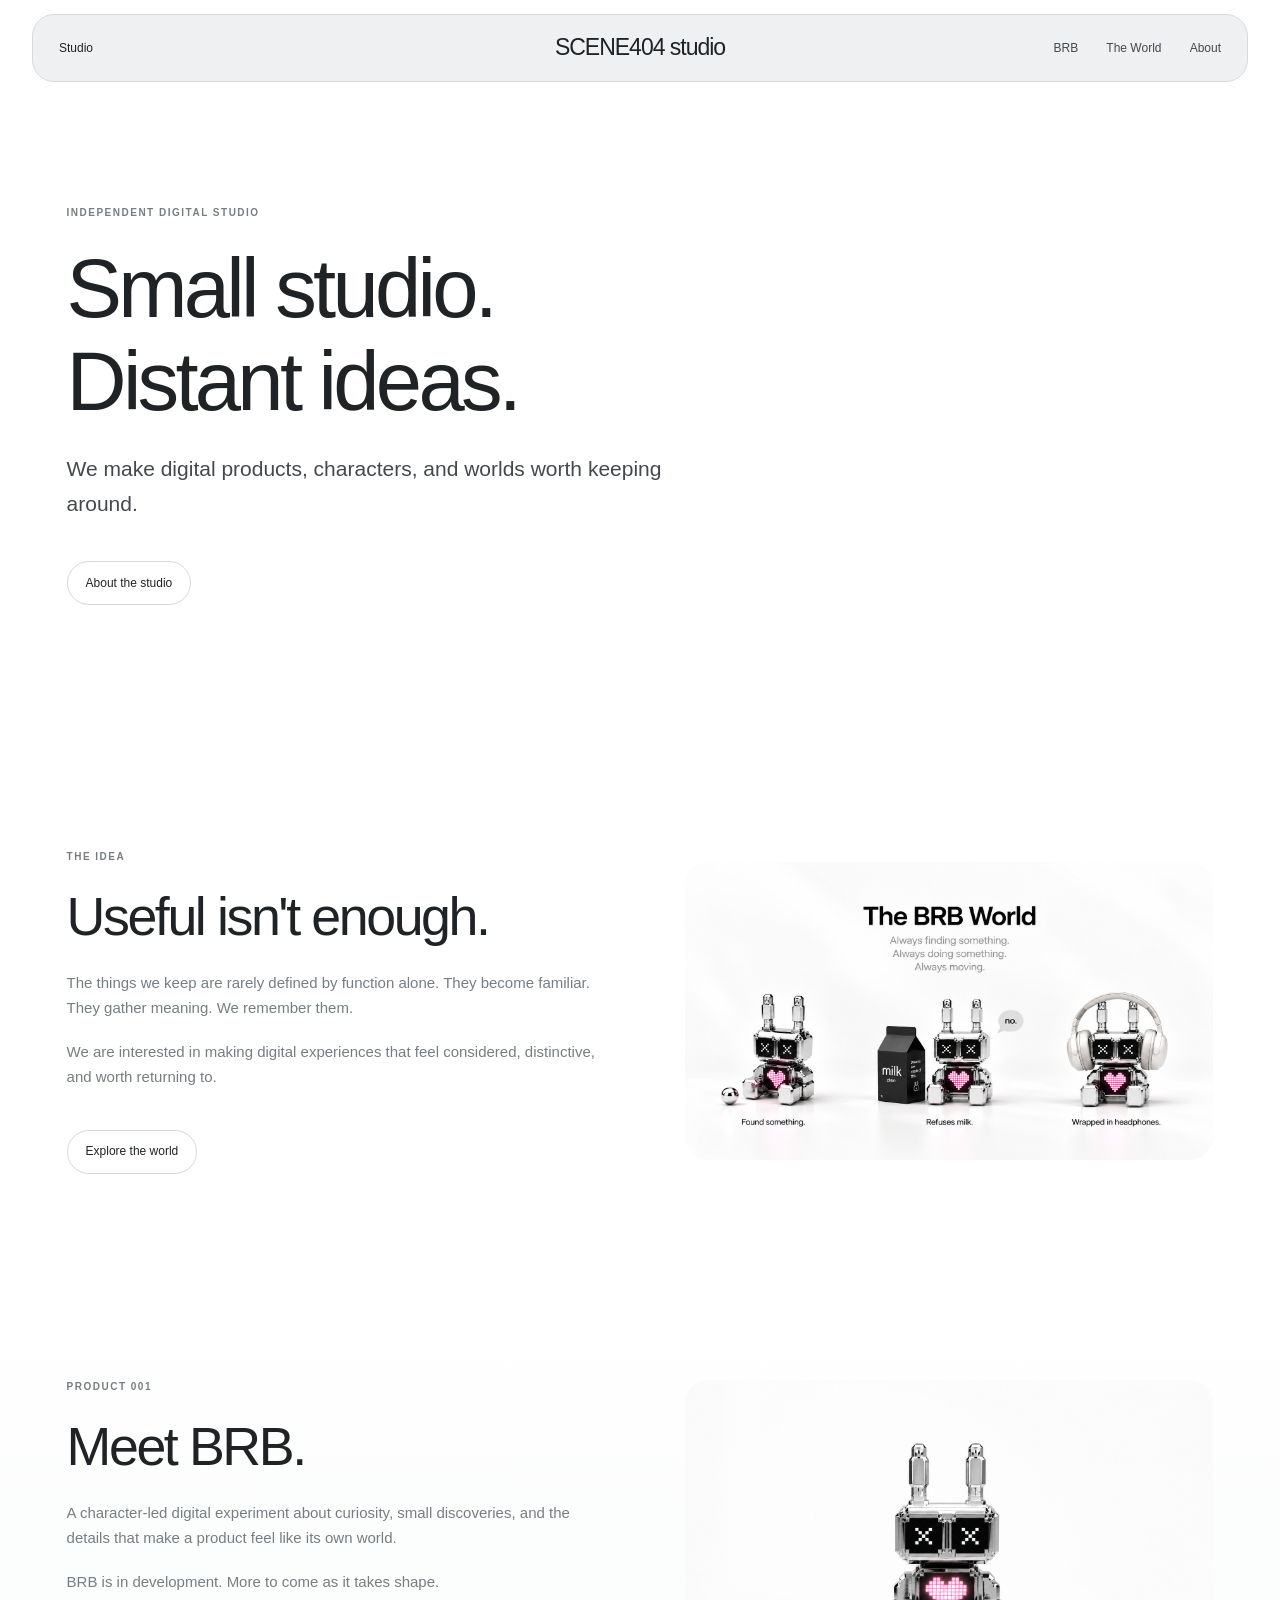
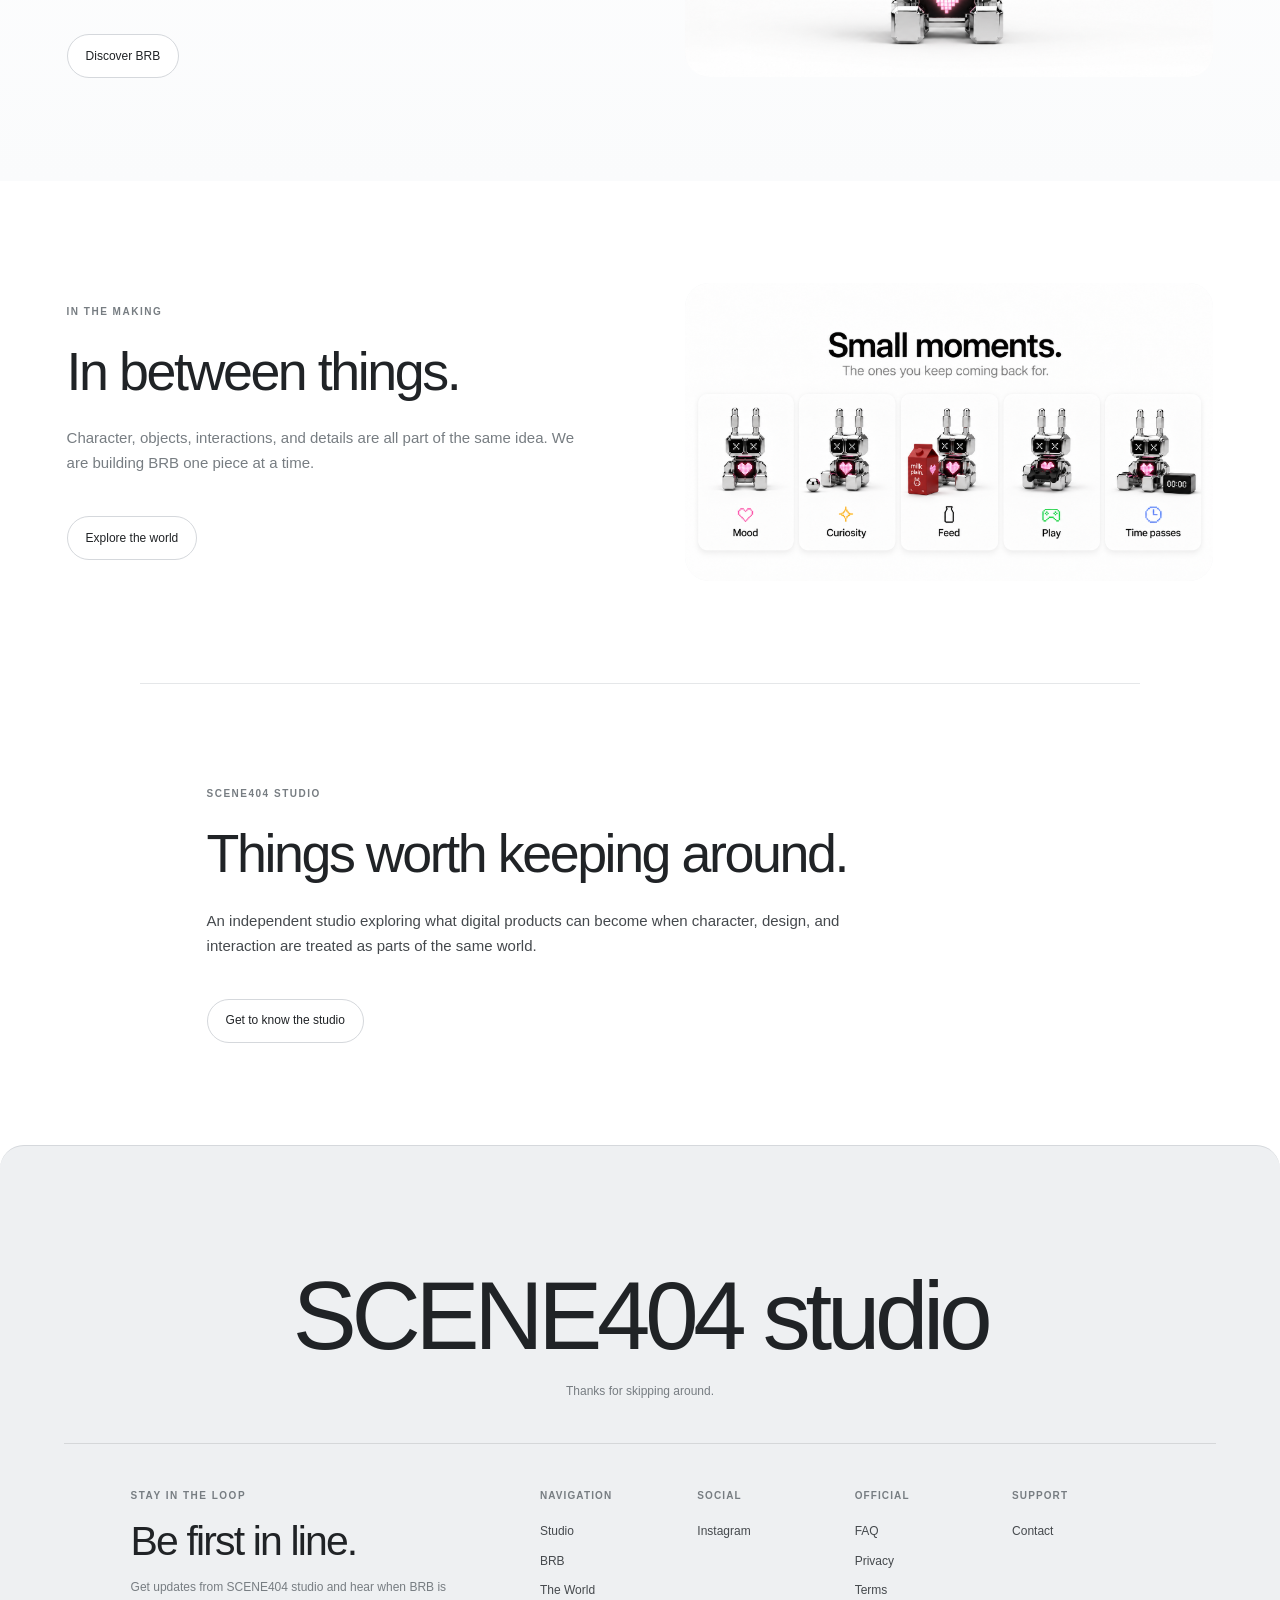
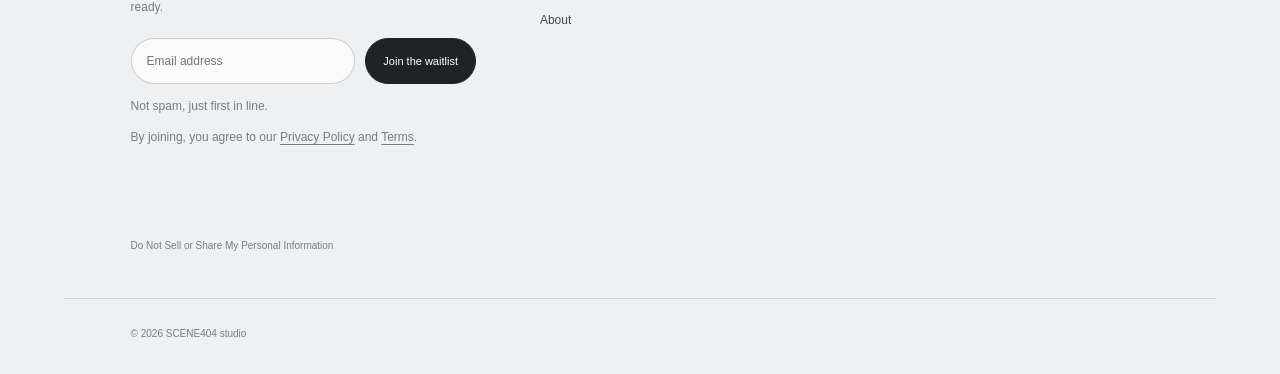
==== commit 1cf33792: "Add files via upload" ====
--- a/index.html
+++ b/index.html
@@ -1,47 +1,131 @@
-<!doctype html>
-<html lang="en"><head><meta charset="utf-8"><meta name="viewport" content="width=device-width, initial-scale=1"><meta name="theme-color" content="#ffffff"><title>SCENE404 studio — Small studio. Distant ideas.</title><meta name="description" content="An independent creative studio making digital products, characters, and worlds worth keeping around."><link rel="stylesheet" href="style.css"></head>
-<body><header class="site-header">
-  <nav class="nav-links" aria-label="Primary navigation">
-    <a href="index.html">Studio</a>
+<!DOCTYPE html>
+<html lang="en">
+<head>
+  <meta charset="UTF-8">
+  <meta name="viewport" content="width=device-width, initial-scale=1.0">
+  <meta name="theme-color" content="#EEF0F2">
+  <meta name="description" content="SCENE404 studio makes digital products, characters, and worlds worth keeping around.">
+  <title>SCENE404 studio — Things worth keeping around.</title>
+  <link rel="stylesheet" href="./style.css">
+</head>
+<body class="studio-page">
+
+<header class="site-header">
+  <nav class="nav-links" aria-label="Main navigation">
+    <a href="./index.html" aria-current="page">Studio</a>
+    <a href="./brb.html">BRB</a>
+    <a href="./world.html">The World</a>
+    <a href="./about.html">About</a>
   </nav>
-  <a class="logo" href="index.html" aria-label="SCENE404 studio home">SCENE404 studio</a>
-  <nav class="nav-links header-right" aria-label="Pages">
-    <a href="brb.html">BRB</a><a href="world.html">The World</a><a href="about.html">About</a>
-  </nav>
-  <button class="mobile-menu-toggle" aria-label="Open navigation" aria-expanded="false"><span></span><span></span></button>
+  <a class="logo" href="./index.html" aria-label="SCENE404 studio home">SCENE404 studio</a>
 </header>
-<div class="mobile-backdrop" aria-hidden="true"></div>
-<nav class="mobile-drawer" aria-label="Mobile navigation">
-  <a href="index.html">Studio</a><a href="brb.html">BRB</a><a href="world.html">The World</a><a href="about.html">About</a>
-</nav>
+
 <main>
-  <section class="section hero">
-    <div class="hero-copy"><p class="eyebrow">Independent digital studio</p><h1>Small studio.<br>Distant ideas<span class="accent-dot">.</span></h1><p class="lede">We make digital products, characters, and worlds with their own point of view.</p><a class="button" href="about.html">About the studio</a></div>
-    <div class="hero-media"><img src="world.png" alt="SCENE404 concept artwork and creative world" fetchpriority="high"></div>
+  <section class="hero section">
+    <div class="hero-copy">
+      <p class="eyebrow">INDEPENDENT DIGITAL STUDIO</p>
+      <h1>Small studio.<br>Distant ideas.</h1>
+      <p class="hero-description">We make digital products, characters, and worlds worth keeping around.</p>
+      <a class="pill-link" href="./about.html">About the studio</a>
+    </div>
   </section>
-  <section class="section text-section">
-    <div><p class="eyebrow">The studio / in progress</p><h2>Good things are thought through<span class="accent-dot">.</span></h2></div>
-    <div class="section-copy"><p class="body-copy">From the first line on a page to the smallest interaction, we care about how a digital world comes together.</p><p class="body-copy">Design, technology, character, and storytelling — considered as one thing.</p><a class="button" href="about.html">How we think</a></div>
+
+  <section class="world section" id="studio">
+    <div class="world-copy">
+      <p class="eyebrow">THE IDEA</p>
+      <h2>Useful isn't enough.</h2>
+      <p>The things we keep are rarely defined by function alone. They become familiar. They gather meaning. We remember them.</p>
+      <p>We are interested in making digital experiences that feel considered, distinctive, and worth returning to.</p>
+      <a class="pill-link" href="./world.html">Explore the world</a>
+    </div>
+    <div class="world-media big-image motion-media">
+      <img src="./world.png" alt="A glimpse into the SCENE404 studio world" loading="lazy">
+    </div>
   </section>
-  <section class="feature-row">
-    <div class="feature-copy"><p class="eyebrow">Product 001</p><h2>Meet BRB<span class="accent-dot">.</span></h2><p class="body-copy">A character-led digital experiment, built around curiosity, small discoveries, and the feeling of having a little world of your own.</p><a class="button" href="brb.html">Discover BRB</a></div>
-    <div class="feature-image"><img src="hero.png" alt="BRB, the chrome character with a pixel heart" loading="lazy"></div>
+
+  <section class="app section" id="featured">
+    <div class="app-copy">
+      <p class="eyebrow">PRODUCT 001</p>
+      <h2>Meet BRB.</h2>
+      <p>A character-led digital experiment about curiosity, small discoveries, and the details that make a product feel like its own world.</p>
+      <p>BRB is in development. More to come as it takes shape.</p>
+      <a class="pill-link" href="./brb.html">Discover BRB</a>
+    </div>
+    <div class="app-media big-image motion-media">
+      <img src="./hero.png" alt="BRB, the first character-led product from SCENE404 studio" loading="lazy">
+    </div>
   </section>
-</main><footer class="site-footer">
+
+  <section class="moments section">
+    <div class="moments-copy">
+      <p class="eyebrow">IN THE MAKING</p>
+      <h2>In between things.</h2>
+      <p>Character, objects, interactions, and details are all part of the same idea. We are building BRB one piece at a time.</p>
+      <a class="pill-link" href="./world.html">Explore the world</a>
+    </div>
+    <div class="moments-media big-image motion-media">
+      <img src="./moments.PNG" alt="Small moments and character details from the BRB world" loading="lazy">
+    </div>
+  </section>
+
+  <section class="studio-about section">
+    <p class="eyebrow">SCENE404 STUDIO</p>
+    <h2>Things worth keeping around.</h2>
+    <p>An independent studio exploring what digital products can become when character, design, and interaction are treated as parts of the same world.</p>
+    <a class="pill-link" href="./about.html">Get to know the studio</a>
+  </section>
+</main>
+
+<footer class="site-footer">
+  <div class="footer-brand">
+    <a class="footer-logo" href="./index.html">SCENE404 studio</a>
+    <p class="footer-tagline">Thanks for skipping around.</p>
+  </div>
+
   <div class="footer-main">
-    <div class="footer-brand">
-      <a class="logo" href="index.html">SCENE404 studio</a>
-      <p class="footer-tagline">Thanks for skipping around.</p>
+    <div class="footer-newsletter">
+      <p class="eyebrow">STAY IN THE LOOP</p>
+      <h2>Be first in line.</h2>
+      <p>Get updates from SCENE404 studio and hear when BRB is ready.</p>
+      <form class="footer-waitlist-form" action="https://formspree.io/f/xjgdddne" method="POST">
+        <label class="visually-hidden" for="footer-index-email">Email address</label>
+        <input id="footer-index-email" type="email" name="email" placeholder="Email address" autocomplete="email" required>
+        <button type="submit">Join the waitlist</button>
+      </form>
+      <p class="footer-form-note">Not spam, just first in line.</p>
+      <p class="footer-form-consent">By joining, you agree to our <a href="./privacy.html">Privacy Policy</a> and <a href="./terms.html">Terms</a>.</p>
     </div>
-    <div class="footer-newsletter">
-      <p><strong>Be first in line.</strong><br>Occasional notes from the studio. Nothing noisy.</p>
-      <form class="newsletter-form" action="https://formspree.io/f/xjgdddne" method="POST">
-        <label for="footer-email" class="visually-hidden">Email address</label>
-        <input id="footer-email" type="email" name="email" placeholder="Your email address" autocomplete="email" required>
-        <button type="submit" aria-label="Join the waitlist">↗</button>
-      </form>
-      <div class="footer-links"><a href="index.html">Studio</a><a href="brb.html">BRB</a><a href="world.html">The World</a><a href="about.html">About</a><a href="privacy.html">Privacy</a><a href="terms.html">Terms</a><a href="contact.html">Contact</a></div>
+
+    <div class="footer-columns">
+      <div class="footer-column">
+        <p class="footer-heading">Navigation</p>
+        <a href="./index.html" aria-current="page">Studio</a>
+        <a href="./brb.html">BRB</a>
+        <a href="./world.html">The World</a>
+        <a href="./about.html">About</a>
+      </div>
+      <div class="footer-column">
+        <p class="footer-heading">Social</p>
+        <a href="https://instagram.com/scene404.studio" target="_blank" rel="noopener noreferrer">Instagram</a>
+      </div>
+      <div class="footer-column">
+        <p class="footer-heading">Official</p>
+        <a href="./FAQ.html">FAQ</a>
+        <a href="./privacy.html">Privacy</a>
+        <a href="./terms.html">Terms</a>
+      </div>
+      <div class="footer-column">
+        <p class="footer-heading">Support</p>
+        <a href="./contact.html">Contact</a>
+      </div>
     </div>
+    <p class="privacy-statement">Do Not Sell or Share My Personal Information</p>
   </div>
-  <div class="footer-bottom"><span>© <span data-year></span> SCENE404 studio</span><span>Things worth keeping around.</span></div>
-</footer><script src="script.js" defer></script></body></html>
+  <div class="footer-bottom">
+    <p class="copyright">© 2026 SCENE404 studio</p>
+  </div>
+</footer>
+
+<script src="./script.js" defer></script>
+</body>
+</html>
--- a/style.css
+++ b/style.css
@@ -1,162 +1,1333 @@
+/* =========================================================
+   SCENE404 STUDIO — CLEAN MASTER CSS
+   Replaces the previous style.css completely.
+   Supports: index.html, brb.html, world.html, about.html,
+   and shared legal/contact pages.
+   ========================================================= */
+
 :root {
-  --ink: #202326;
-  --muted: #667176;
-  --soft: #8d969b;
-  --line: #edf0f1;
-  --paper: #fff;
-  --accent: #9f1734;
-  --gutter: clamp(20px, 5vw, 72px);
+  color-scheme: light;
+  --white: #fff;
+  --black: #202326;
+  --graphite: #45494d;
+  --grey: #777d82;
+  --light-grey: #a4a9ae;
+  --line: #e5e7e9;
+  --soft-grey: #f7f8f9;
+  --scene-grey: #eef0f2;
+  --scene-grey-border: #d5d8dc;
+  --pink: #e9a6c5;
   --page-width: 1440px;
-  --radius: 3px;
-}
+  --gutter: clamp(22px, 5.2vw, 76px);
+  --section-space: clamp(64px, 8vw, 112px);
+  --font: Inter, -apple-system, BlinkMacSystemFont, "Segoe UI", sans-serif;
+  --ease: cubic-bezier(.22, 1, .36, 1);
+}
+
 * { box-sizing: border-box; }
-html { scroll-behavior: smooth; }
+
+html {
+  scroll-behavior: smooth;
+  scroll-padding-top: 110px;
+  -webkit-text-size-adjust: 100%;
+}
+
 body {
-  margin: 0; background: var(--paper); color: var(--ink);
-  font-family: -apple-system, BlinkMacSystemFont, "Helvetica Neue", Arial, sans-serif;
+  margin: 0;
+  color: var(--black);
+  background: var(--white);
+  font-family: var(--font);
+  font-size: 15px;
+  font-weight: 400;
+  line-height: 1.7;
   -webkit-font-smoothing: antialiased;
-}
+  text-rendering: optimizeLegibility;
+}
+
+body.mobile-menu-open { overflow: hidden; }
+
+img {
+  display: block;
+  max-width: 100%;
+  height: auto;
+}
+
 a { color: inherit; text-decoration: none; }
-img { display: block; max-width: 100%; height: auto; }
-button { font: inherit; }
+button, input { font: inherit; }
+button, a, input { -webkit-tap-highlight-color: transparent; }
+button { cursor: pointer; }
+p { margin: 0 0 18px; }
+p:last-child { margin-bottom: 0; }
+
+h1, h2, h3 {
+  margin: 0;
+  font-weight: 400;
+  letter-spacing: -.045em;
+  line-height: 1.12;
+}
+h1 { font-size: clamp(44px, 6.5vw, 88px); }
+h2 { font-size: clamp(32px, 4.2vw, 56px); }
+h3 { font-size: clamp(23px, 2.5vw, 32px); }
+em { font-style: normal; }
+
+::selection { background: #f6dce8; color: var(--black); }
+:focus-visible { outline: 2px solid var(--black); outline-offset: 4px; }
+main { width: 100%; min-width: 0; }
+
+.section {
+  width: min(100%, var(--page-width));
+  margin-inline: auto;
+  padding-inline: var(--gutter);
+}
+
+.eyebrow {
+  margin: 0 0 22px;
+  color: var(--grey);
+  font-size: 10px;
+  font-weight: 600;
+  letter-spacing: .15em;
+  line-height: 1.5;
+  text-transform: uppercase;
+}
+
+.hero-description,
+.section-description {
+  margin-top: 24px;
+  color: var(--graphite);
+  font-size: clamp(17px, 1.8vw, 21px);
+  line-height: 1.65;
+}
+
+/* ------------------------- HEADER ------------------------- */
+
 .site-header {
-  position: sticky; top: 12px; z-index: 50;
-  width: min(calc(100% - 32px), 1320px); margin: 12px auto 0;
-  min-height: 54px; padding: 0 22px; display: grid;
-  grid-template-columns: 1fr auto 1fr; align-items: center;
-  border: 1px solid rgba(32,35,38,.08); border-radius: 18px;
-  background: rgba(255,255,255,.88); backdrop-filter: blur(16px);
-}
-.nav-links { display:flex; align-items:center; gap: clamp(14px,2.4vw,34px); font-size: 11px; color: var(--muted); }
-.nav-links a, .footer-links a { transition: color .2s ease; }
-.nav-links a:hover, .footer-links a:hover { color: var(--ink); }
-.logo { font-size: 14px; letter-spacing: -.04em; white-space: nowrap; }
-.header-right { display:flex; justify-content:flex-end; gap: clamp(14px,2vw,28px); }
-.mobile-menu-toggle { display:none; }
-main { overflow: clip; }
-.section { width:min(100%,var(--page-width)); margin-inline:auto; padding-inline:var(--gutter); }
-.eyebrow { margin:0 0 18px; color:var(--muted); font-size:10px; letter-spacing:.18em; text-transform:uppercase; }
-h1,h2,h3,p { margin-top:0; }
-h1,h2 { font-weight:500; letter-spacing:-.065em; line-height:.99; }
-h1 { font-size:clamp(46px,7.2vw,100px); margin-bottom:24px; }
-h2 { font-size:clamp(32px,4.4vw,58px); margin-bottom:20px; }
-h3 { font-size:19px; font-weight:500; letter-spacing:-.04em; margin-bottom:8px; }
-p { line-height:1.65; }
-.lede { max-width:490px; color:var(--muted); font-size:clamp(15px,1.35vw,18px); }
-.body-copy { max-width:570px; color:var(--muted); font-size:14px; }
-.accent-dot { color:var(--accent); }
-.button {
-  display:inline-flex; align-items:center; justify-content:center; min-height:40px;
-  padding:0 18px; border:1px solid #cfd4d6; border-radius:99px; background:white;
-  font-size:12px; transition:background .2s ease,border-color .2s ease,transform .2s ease;
-}
-.button:hover { background:#f7f8f8; border-color:#aab1b4; transform:translateY(-1px); }
-.button-dark { background:var(--ink); color:white; border-color:var(--ink); }
-.button-dark:hover { background:#383c3f; }
-.hero {
-  display:grid; grid-template-columns:minmax(0,1fr) minmax(0,1fr); gap:clamp(28px,6vw,88px);
-  align-items:center; padding-top:clamp(64px,9vw,130px); padding-bottom:clamp(60px,8vw,110px);
-}
-.hero-copy { max-width:620px; }
-.hero-media, .world-media, .about-media, .product-media, .feature-image {
-  min-width:0; overflow:hidden; background:#f7f7f6;
-}
-.hero-media img { width:100%; height:clamp(320px,45vw,610px); object-fit:cover; }
-.text-section { display:grid; grid-template-columns:1fr 1fr; gap:clamp(28px,7vw,100px); padding-block:clamp(54px,8vw,110px); border-top:1px solid var(--line); }
-.text-section > * { min-width:0; }
-.text-section .section-copy { max-width:590px; }
-.feature-row { display:grid; grid-template-columns:1fr 1fr; border-top:1px solid var(--line); }
-.feature-row > * { min-width:0; }
-.feature-row .feature-copy { padding:clamp(28px,5vw,72px) var(--gutter); align-self:center; }
-.feature-row .feature-image img { width:100%; height:clamp(280px,38vw,500px); object-fit:cover; }
-.feature-row.reverse .feature-image { order:2; }
-.feature-row.reverse .feature-copy { order:1; }
-.page-intro { padding-top:clamp(64px,9vw,120px); padding-bottom:clamp(42px,6vw,72px); }
-.page-intro h1 { max-width:900px; }
-.page-intro .lede { max-width:650px; }
-.world-grid { display:grid; grid-template-columns:repeat(4,minmax(0,1fr)); gap:14px; padding-bottom:clamp(70px,10vw,140px); }
-.character-card { border:1px solid var(--line); min-width:0; padding:10px 10px 16px; transition:border-color .25s ease, transform .25s ease; }
-.character-card:hover { border-color:#cfd4d6; transform:translateY(-3px); }
-.character-card img { width:100%; aspect-ratio:4/5; object-fit:contain; background:#fafafa; transition:transform .45s cubic-bezier(.2,.7,.2,1); }
-.character-card:hover img { transform:translateY(-4px) scale(1.015); }
-.card-name { margin:14px 4px 4px; font-size:11px; letter-spacing:.13em; text-transform:uppercase; }
-.card-desc { margin:0 4px; color:var(--muted); font-size:12px; line-height:1.5; }
-.product-hero { display:grid; grid-template-columns:1fr 1fr; align-items:center; gap:clamp(24px,6vw,80px); padding-top:clamp(58px,8vw,112px); padding-bottom:clamp(50px,7vw,90px); }
-.product-hero h1 { font-size:clamp(72px,12vw,160px); margin-bottom:10px; }
-.product-media img { width:100%; height:clamp(320px,48vw,640px); object-fit:contain; }
-.carousel-section { border-top:1px solid var(--line); padding-top:42px; padding-bottom:clamp(60px,8vw,110px); }
-.carousel-top { display:flex; justify-content:space-between; align-items:end; gap:20px; margin-bottom:20px; }
-.carousel-controls { display:flex; gap:8px; }
-.carousel-arrow { width:42px; height:42px; border:1px solid #d9dddf; border-radius:50%; background:white; cursor:pointer; }
-.carousel-arrow:hover { background:#f5f6f6; }
-.carousel-stage { display:grid; grid-template-columns:minmax(0,1.2fr) minmax(0,.8fr); gap:clamp(20px,5vw,70px); align-items:center; }
-.carousel-main-image { width:100%; height:clamp(300px,42vw,540px); object-fit:contain; background:#fafafa; transition:opacity .2s ease; }
-.carousel-info { max-width:460px; }
-.carousel-info h3 { font-size:clamp(28px,4vw,48px); }
-.carousel-info .traits { color:var(--muted); font-size:12px; letter-spacing:.08em; }
-.carousel-thumbs { display:grid; grid-template-columns:repeat(7,minmax(0,1fr)); gap:8px; margin-top:18px; }
-.carousel-thumb { padding:4px; border:1px solid var(--line); background:white; cursor:pointer; }
-.carousel-thumb[aria-current="true"] { border-color:var(--ink); }
-.carousel-thumb img { width:100%; aspect-ratio:1; object-fit:contain; }
-.about-hero { padding-top:clamp(30px,4vw,58px); }
-.about-hero .hero-media img { height:clamp(260px,34vw,460px); }
-.rare-feature { display:grid; grid-template-columns:minmax(0,1.05fr) minmax(0,.95fr); align-items:center; border:1px solid var(--line); margin-bottom:clamp(60px,9vw,120px); }
-.rare-feature img { width:100%; aspect-ratio:4/3; object-fit:contain; background:#fafafa; }
-.rare-copy { padding:clamp(24px,5vw,68px); }
-.rare-copy h2 { font-size:clamp(32px,4vw,52px); }
-.founder-note { padding-block:clamp(55px,8vw,105px); border-top:1px solid var(--line); display:grid; grid-template-columns:1fr 1fr; gap:clamp(28px,7vw,100px); }
-.site-footer { border-top:1px solid var(--line); padding:38px var(--gutter) 22px; width:min(100%,var(--page-width)); margin-inline:auto; }
-.footer-main { display:grid; grid-template-columns:1fr 1fr; gap:30px; padding-bottom:34px; }
-.footer-brand .logo { display:inline-block; margin-bottom:8px; }
-.footer-tagline { color:var(--muted); font-size:12px; }
-.footer-newsletter { max-width:440px; }
-.footer-newsletter p { color:var(--muted); font-size:13px; }
-.newsletter-form { display:flex; border-bottom:1px solid #bfc5c8; }
-.newsletter-form input { width:100%; min-width:0; border:0; outline:0; padding:12px 0; font:inherit; font-size:13px; }
-.newsletter-form button { border:0; background:transparent; cursor:pointer; padding:0 8px; }
-.footer-links { display:flex; flex-wrap:wrap; gap:14px 22px; margin-top:24px; font-size:11px; color:var(--muted); }
-.footer-bottom { border-top:1px solid var(--line); padding-top:16px; display:flex; justify-content:space-between; gap:16px; color:var(--soft); font-size:10px; }
-.mobile-drawer { display:none; }
-@media (max-width:900px) {
-  .world-grid { grid-template-columns:repeat(3,minmax(0,1fr)); }
-  .carousel-thumbs { grid-template-columns:repeat(7,minmax(0,1fr)); }
+  position: fixed;
+  top: 14px;
+  left: 50%;
+  z-index: 1000;
+  display: flex;
+  align-items: center;
+  justify-content: space-between;
+  gap: 24px;
+  width: calc(100% - 64px);
+  max-width: 1320px;
+  min-height: 68px;
+  margin: 0;
+  padding: 14px 26px;
+  border: 1px solid var(--scene-grey-border);
+  border-radius: 22px;
+  background: rgba(238, 240, 242, .97);
+  transform: translateX(-50%);
+  transition: top .3s var(--ease), transform .3s var(--ease),
+              opacity .25s ease, box-shadow .25s ease;
+  -webkit-backdrop-filter: blur(14px);
+  backdrop-filter: blur(14px);
+}
+
+.site-header.is-hidden {
+  transform: translate(-50%, -150%);
+  opacity: 0;
+  pointer-events: none;
+}
+
+.site-header.is-compact { box-shadow: 0 6px 24px rgba(32, 35, 38, .08); }
+
+.site-header .nav-links {
+  display: flex;
+  align-items: center;
+  gap: clamp(16px, 2.2vw, 30px);
+  width: 100%;
+}
+
+.site-header .nav-links a {
+  flex: 0 0 auto;
+  color: var(--graphite);
+  font-size: 12px;
+  line-height: 1.5;
+  white-space: nowrap;
+}
+
+.site-header .nav-links a:first-child { margin-right: auto; }
+.site-header .nav-links a:nth-child(2) { margin-left: auto; }
+.site-header .nav-links a[aria-current="page"] { color: var(--black); }
+
+.site-header .logo {
+  position: absolute;
+  top: 50%;
+  left: 50%;
+  z-index: 2;
+  width: max-content;
+  max-width: 40%;
+  color: var(--black);
+  font-size: clamp(17px, 1.8vw, 24px);
+  font-weight: 500;
+  letter-spacing: -.045em;
+  line-height: 1.2;
+  text-align: center;
+  white-space: nowrap;
+  transform: translate(-50%, -50%);
+}
+
+.site-header:has(.desktop-nav) {
+  display: grid;
+  grid-template-columns: minmax(150px, 1fr) auto minmax(130px, 1fr);
+  gap: 24px;
+}
+
+.site-header .header-logo {
+  grid-column: 1;
+  justify-self: start;
+  color: var(--black);
+  font-size: 20px;
+  font-weight: 500;
+  letter-spacing: -.05em;
+  white-space: nowrap;
+}
+
+.site-header .header-logo span { font-size: .55em; vertical-align: top; }
+
+.site-header .desktop-nav {
+  grid-column: 2;
+  display: flex;
+  align-items: center;
+  justify-content: center;
+  gap: clamp(18px, 2.4vw, 32px);
+  white-space: nowrap;
+}
+
+.site-header .desktop-nav a {
+  color: var(--graphite);
+  font-size: 12px;
+  white-space: nowrap;
+}
+
+.site-header .desktop-nav a[aria-current="page"] { color: var(--black); }
+
+.site-header .header-cta {
+  grid-column: 3;
+  justify-self: end;
+  padding: 9px 16px;
+  border: 1px solid var(--black);
+  border-radius: 999px;
+  color: var(--black);
+  font-size: 11px;
+  line-height: 1.4;
+  white-space: nowrap;
+}
+
+/* Mobile toggle supports both current scripts:
+   index.html appends it to body; other pages append it to header. */
+.mobile-menu-toggle {
+  display: none;
+  align-items: center;
+  justify-content: center;
+  flex-direction: column;
+  gap: 5px;
+  width: 40px;
+  height: 40px;
+  padding: 8px;
+  border: 0;
+  border-radius: 50%;
+  background: transparent;
+}
+
+.mobile-menu-toggle span {
+  display: block;
+  width: 22px;
+  height: 2px;
+  border-radius: 2px;
+  background: var(--black);
+}
+
+.mobile-menu-backdrop,
+.mobile-menu-drawer { display: none; }
+
+.mobile-menu-backdrop.is-visible {
+  position: fixed;
+  inset: 0;
+  z-index: 1100;
+  display: block;
+  background: rgba(32, 35, 38, .2);
+  -webkit-backdrop-filter: blur(3px);
+  backdrop-filter: blur(3px);
+}
+
+.mobile-menu-drawer.is-visible {
+  position: fixed;
+  top: 0;
+  right: 0;
+  z-index: 1101;
+  display: flex;
+  width: min(82vw, 340px);
+  height: 100vh;
+  height: 100dvh;
+  padding: 90px 28px 32px;
+  flex-direction: column;
+  gap: 0;
+  overflow-y: auto;
+  background: rgba(238, 240, 242, .98);
+  -webkit-backdrop-filter: blur(20px);
+  backdrop-filter: blur(20px);
+  box-shadow: -12px 0 40px rgba(0, 0, 0, .08);
+}
+
+.mobile-menu-drawer a {
+  display: block;
+  padding: 18px 0;
+  border-bottom: 1px solid rgba(32, 35, 38, .12);
+  color: var(--black);
+  font-size: 20px;
+}
+
+/* --------------------- BUTTONS / LINKS -------------------- */
+
+.pill-link {
+  display: inline-flex;
+  align-items: center;
+  justify-content: center;
+  width: fit-content;
+  max-width: 100%;
+  min-height: 44px;
+  margin-top: 22px;
+  padding: 11px 22px;
+  border: 1px solid var(--black);
+  border-radius: 999px;
+  background: var(--white);
+  color: var(--black);
+  font-size: 12px;
+  font-weight: 500;
+  line-height: 1.4;
+  text-align: center;
+  transition: background .2s ease, color .2s ease;
+}
+
+.pill-link:hover { background: var(--black); color: var(--white); }
+
+.text-link {
+  display: inline-flex;
+  align-items: center;
+  gap: 8px;
+  margin-top: 12px;
+  padding-bottom: 4px;
+  border-bottom: 1px solid var(--line);
+  font-size: 12px;
+}
+.text-link:hover { border-color: var(--black); }
+
+/* --------------------------- IMAGES ----------------------- */
+
+.big-image,
+.hero-media,
+.world-media,
+.app-media,
+.moments-media,
+.motion-media,
+.about-logo-media,
+.founders-note-media,
+.world-feature-media {
+  position: relative;
+  width: 100%;
+  min-width: 0;
+  height: auto;
+  min-height: 0;
+  overflow: hidden;
+  border-radius: 14px;
+  background: var(--soft-grey);
+}
+
+.big-image img,
+.hero-media img,
+.world-media img,
+.app-media img,
+.moments-media img,
+.motion-media img,
+.about-logo-image,
+.founders-note-image,
+.world-feature-media img {
+  display: block;
+  width: 100%;
+  height: auto;
+  max-height: none;
+  object-fit: contain;
+  object-position: center;
+  border-radius: inherit;
+}
+
+.motion-media img,
+.big-image img {
+  transform: scale(var(--scroll-image-scale, 1));
+  transform-origin: center center;
+  transition: transform .55s var(--ease);
+  will-change: transform;
+}
+
+@media (hover: hover) and (pointer: fine) {
+  .motion-media:hover img,
+  .big-image:hover img { transform: scale(1.012); }
+}
+
+/* ------------------------- STUDIO HOME -------------------- */
+
+.studio-page .hero {
+  display: flex;
+  align-items: flex-end;
+  min-height: min(680px, 76vh);
+  padding-top: clamp(170px, 16vw, 210px);
+  padding-bottom: clamp(84px, 11vw, 150px);
+}
+
+.studio-page .hero-copy,
+.studio-page .hero h1 { max-width: 900px; }
+.studio-page .hero-description { max-width: 620px; }
+
+.world.section,
+.app.section,
+.moments.section {
+  display: grid;
+  grid-template-columns: minmax(0, 1fr) minmax(0, 1fr);
+  align-items: center;
+  gap: clamp(40px, 7vw, 104px);
+  padding-top: var(--section-space);
+  padding-bottom: var(--section-space);
+}
+
+.world-copy,
+.app-copy,
+.moments-copy {
+  min-width: 0;
+  max-width: 560px;
+}
+
+.world-copy h2,
+.app-copy h2,
+.moments-copy h2 { margin-bottom: 24px; }
+
+.world-copy > p:not(.eyebrow),
+.app-copy > p:not(.eyebrow),
+.moments-copy > p:not(.eyebrow) { color: var(--grey); }
+
+.studio-about {
+  max-width: 1000px;
+  padding-top: var(--section-space);
+  padding-bottom: var(--section-space);
+}
+
+.studio-about h2 { max-width: 850px; margin-bottom: 24px; }
+.studio-about-copy > p:not(.eyebrow) { max-width: 650px; color: var(--grey); }
+
+/* ---------------------------- BRB ------------------------- */
+
+.brb-page .hero {
+  display: grid;
+  grid-template-columns: minmax(0, 1fr) minmax(0, 1fr);
+  align-items: center;
+  gap: clamp(40px, 7vw, 100px);
+  padding-top: clamp(150px, 13vw, 190px);
+  padding-bottom: clamp(70px, 9vw, 124px);
+}
+.brb-page .hero-copy { min-width: 0; max-width: 600px; }
+
+/* ------------------------- THE WORLD ---------------------- */
+
+.world-page .world-hero:not(.hero) {
+  display: block;
+  padding-top: 180px;
+  padding-bottom: clamp(70px, 9vw, 124px);
+}
+.world-page .world-hero-copy { max-width: 850px; }
+.world-page .world-hero-copy h1 { margin-bottom: 24px; }
+.world-page .world-hero-copy .hero-description { max-width: 600px; }
+
+.world-page .hero.world-hero {
+  display: grid;
+  grid-template-columns: minmax(0, 1fr) minmax(0, 1fr);
+  align-items: center;
+  gap: clamp(40px, 7vw, 100px);
+  padding-top: 180px;
+  padding-bottom: clamp(70px, 9vw, 124px);
+}
+
+.world-page .world-feature {
+  display: grid;
+  grid-template-columns: minmax(0, 1fr) minmax(0, 1fr);
+  align-items: center;
+  gap: clamp(40px, 7vw, 100px);
+  padding-top: var(--section-space);
+  padding-bottom: var(--section-space);
+  border-top: 1px solid var(--line);
+}
+
+.world-page .world-feature-copy { min-width: 0; max-width: 560px; }
+.world-page .world-feature-copy h2 { margin-bottom: 24px; }
+.world-page .world-feature-copy > p:not(.eyebrow) { color: var(--grey); }
+
+.world-page .world-feature-reverse .world-feature-copy,
+.world-page .world-feature-reverse .app-copy { order: 2; }
+
+.world-page .world-feature-reverse .world-feature-media,
+.world-page .world-feature-reverse .app-media { order: 1; }
+
+.world-page .world-idea,
+.world-page .world-point-of-view {
+  display: block;
+  max-width: 100%;
+  padding-top: var(--section-space);
+  padding-bottom: var(--section-space);
+  border-top: 1px solid var(--line);
+}
+
+.world-page .world-point-of-view h2,
+.world-page .world-idea h2 { max-width: 720px; margin-bottom: 24px; }
+
+.world-page .world-point-of-view > p:not(.eyebrow) { max-width: 600px; color: var(--grey); }
+
+/* ----------------------------- ABOUT ---------------------- */
+
+.about-page .about-hero,
+.about-page .hero {
+  display: grid;
+  grid-template-columns: minmax(0, 1fr) minmax(0, 1fr);
+  align-items: center;
+  gap: clamp(40px, 7vw, 100px);
+  padding-top: 180px;
+  padding-bottom: clamp(70px, 9vw, 124px);
+}
+
+.about-page .about-hero-copy,
+.about-page .hero-copy { min-width: 0; max-width: 600px; }
+.about-page .about-hero-copy h1 { margin-bottom: 24px; }
+
+.about-page .section-description {
+  max-width: 560px;
+  color: var(--grey);
+  font-size: clamp(16px, 1.8vw, 20px);
+}
+
+.about-page .about-story {
+  display: grid;
+  grid-template-columns: minmax(0, 1fr) minmax(0, 1fr);
+  align-items: start;
+  gap: clamp(40px, 7vw, 100px);
+  padding-top: var(--section-space);
+  padding-bottom: var(--section-space);
+  border-top: 1px solid var(--line);
+}
+
+.about-page .about-story-heading,
+.about-page .about-story-copy { min-width: 0; max-width: 600px; }
+.about-page .about-story-copy p { color: var(--grey); }
+
+.about-page .founders-note-section {
+  display: grid;
+  grid-template-columns: minmax(0, .8fr) minmax(0, 1.2fr);
+  align-items: center;
+  gap: clamp(40px, 7vw, 100px);
+  padding-top: var(--section-space);
+  padding-bottom: var(--section-space);
+  border-top: 1px solid var(--line);
+}
+.about-page .founders-note-copy { min-width: 0; max-width: 520px; }
+.about-page .founders-note-copy h2 { margin-bottom: 24px; }
+
+/* ---------------------------- FORMS ----------------------- */
+
+.final-waitlist {
+  display: grid;
+  grid-template-columns: minmax(0, 1fr) minmax(0, 1fr);
+  gap: clamp(36px, 7vw, 100px);
+  padding-top: var(--section-space);
+  padding-bottom: var(--section-space);
+  border-top: 1px solid var(--line);
+}
+
+/* Keep page-level duplicate signups hidden; the shared footer signup remains. */
+main .final-waitlist,
+main .world-waitlist,
+main .brb-waitlist,
+main .about-waitlist { display: none; }
+
+.waitlist-form,
+.newsletter-form,
+.footer-waitlist-form {
+  display: flex;
+  flex-direction: column;
+  align-items: flex-start;
+  gap: 10px;
+  width: 100%;
+  margin-top: 20px;
+}
+
+.waitlist-form input,
+.newsletter-form input,
+.footer-waitlist-form input {
+  display: block;
+  width: 100%;
+  min-width: 0;
+  min-height: 46px;
+  padding: 12px 16px;
+  border: 1px solid var(--line);
+  border-radius: 999px;
+  background: var(--white);
+  color: var(--black);
+  font-size: 12px;
+}
+
+.waitlist-form input:focus,
+.newsletter-form input:focus,
+.footer-waitlist-form input:focus { border-color: var(--graphite); outline: none; }
+
+.waitlist-form button,
+.newsletter-form button,
+.footer-waitlist-form button {
+  display: inline-flex;
+  align-items: center;
+  justify-content: center;
+  min-height: 44px;
+  padding: 11px 22px;
+  border: 1px solid var(--black);
+  border-radius: 999px;
+  background: var(--black);
+  color: var(--white);
+  font-size: 12px;
+  line-height: 1.4;
+}
+
+.waitlist-form button:hover,
+.newsletter-form button:hover,
+.footer-waitlist-form button:hover {
+  background: var(--white);
+  color: var(--black);
+}
+
+.footer-form-consent,
+.form-consent,
+.form-note,
+.footer-form-note {
+  margin-top: 10px;
+  color: var(--grey);
+  font-size: 11px;
+  line-height: 1.7;
+}
+
+.footer-form-consent a,
+.form-consent a {
+  text-decoration: underline;
+  text-decoration-color: var(--light-grey);
+  text-underline-offset: 3px;
+}
+
+/* ----------------------- SHARED FOOTER -------------------- */
+
+.site-footer {
+  position: relative;
+  display: block;
+  width: 100%;
+  margin: 0;
+  padding: clamp(28px, 5vw, 64px) clamp(24px, 5vw, 80px) 24px;
+  border-top: 1px solid rgba(32, 35, 38, .10);
+  border-radius: 24px 24px 0 0;
+  background: var(--scene-grey);
+  color: var(--graphite);
+  overflow: hidden;
+  text-align: left;
+}
+
+.site-footer,
+.site-footer * { box-sizing: border-box; }
+.site-footer a { color: inherit; text-decoration: none; }
+
+.site-footer .footer-brand {
+  display: flex;
+  flex-direction: column;
+  align-items: center;
+  width: 100%;
+  padding: 20px 0 42px;
+  text-align: center;
+}
+
+.site-footer .footer-logo {
+  display: inline-block;
+  max-width: 100%;
+  color: var(--black);
+  font-size: clamp(42px, 7.5vw, 100px);
+  font-weight: 400;
+  letter-spacing: -.055em;
+  line-height: 1.08;
+  overflow-wrap: anywhere;
+}
+
+.site-footer .footer-brand p {
+  margin: 14px 0 0;
+  color: var(--grey);
+  font-size: 12px;
+  line-height: 1.6;
+  text-align: center;
+}
+
+.site-footer .footer-main {
+  display: grid;
+  grid-template-columns: minmax(220px, .85fr) minmax(0, 1.5fr);
+  align-items: start;
+  gap: clamp(28px, 5vw, 72px);
+  width: 100%;
+  padding: 44px 0;
+  border-top: 1px solid rgba(32, 35, 38, .12);
+}
+
+.site-footer .footer-newsletter {
+  grid-column: 1;
+  grid-row: 1;
+  display: block;
+  width: 100%;
+  max-width: 440px;
+  min-width: 0;
+  margin: 0;
+  text-align: left;
+}
+
+.site-footer .footer-newsletter .eyebrow {
+  margin: 0 0 16px;
+  color: var(--grey);
+  font-size: 10px;
+  font-weight: 600;
+  letter-spacing: .15em;
+  text-transform: uppercase;
+}
+
+.site-footer .footer-newsletter h2 {
+  margin: 0;
+  color: var(--black);
+  font-size: clamp(28px, 3.2vw, 42px);
+  font-weight: 400;
+  letter-spacing: -.045em;
+  line-height: 1.12;
+}
+
+.site-footer .footer-newsletter > p:not(.eyebrow) {
+  margin: 12px 0 0;
+  color: var(--grey);
+  font-size: 12px;
+}
+
+.site-footer .newsletter-form,
+.site-footer .footer-waitlist-form {
+  display: flex;
+  flex-direction: row;
+  align-items: stretch;
+  gap: 10px;
+  width: 100%;
+  margin-top: 20px;
+}
+
+.site-footer .newsletter-form input,
+.site-footer .footer-waitlist-form input {
+  flex: 1 1 auto;
+  width: 100%;
+  min-width: 0;
+  min-height: 46px;
+  padding: 12px 15px;
+  border: 1px solid rgba(32, 35, 38, .22);
+  border-radius: 999px;
+  background: rgba(255, 255, 255, .75);
+  color: var(--black);
+  font-size: 12px;
+}
+
+.site-footer .newsletter-form button,
+.site-footer .footer-waitlist-form button {
+  display: inline-flex;
+  flex: 0 0 auto;
+  align-items: center;
+  justify-content: center;
+  min-height: 46px;
+  padding: 0 17px;
+  border: 1px solid var(--black);
+  border-radius: 999px;
+  background: var(--black);
+  color: var(--white);
+  font-size: 11px;
+  line-height: 1.3;
+  white-space: nowrap;
+}
+
+.site-footer .newsletter-form button:hover,
+.site-footer .footer-waitlist-form button:hover {
+  background: transparent;
+  color: var(--black);
+}
+
+.site-footer .footer-columns {
+  display: grid;
+  grid-column: 2;
+  grid-row: 1;
+  grid-template-columns: repeat(4, minmax(0, 1fr));
+  align-items: start;
+  gap: 20px;
+  width: 100%;
+  min-width: 0;
+  margin: 0;
+}
+
+.site-footer .footer-column {
+  display: flex;
+  flex-direction: column;
+  align-items: flex-start;
+  gap: 10px;
+  min-width: 0;
+}
+
+.site-footer .footer-heading {
+  margin: 0 0 8px;
+  color: var(--grey);
+  font-size: 10px;
+  font-weight: 600;
+  letter-spacing: .11em;
+  line-height: 1.6;
+  text-transform: uppercase;
+}
+
+.site-footer .footer-column a,
+.site-footer .footer-nav a {
+  display: block;
+  min-width: 0;
+  color: var(--graphite);
+  font-size: 12px;
+  line-height: 1.65;
+  overflow-wrap: anywhere;
+}
+
+.site-footer .footer-nav {
+  display: grid;
+  grid-column: 2;
+  grid-row: 1;
+  grid-template-columns: repeat(4, minmax(0, 1fr));
+  align-items: start;
+  gap: 20px;
+  width: 100%;
+  min-width: 0;
+  margin: 0;
+}
+
+.site-footer .footer-nav a:hover,
+.site-footer .footer-column a:hover { color: var(--black); opacity: .7; }
+
+.site-footer .footer-bottom {
+  display: flex;
+  align-items: center;
+  justify-content: space-between;
+  flex-wrap: wrap;
+  gap: 10px 20px;
+  width: 100%;
+  min-height: 52px;
+  padding-top: 18px;
+  border-top: 1px solid rgba(32, 35, 38, .14);
+  text-align: left;
+}
+
+.site-footer .footer-bottom p,
+.site-footer .footer-bottom a,
+.site-footer .copyright {
+  margin: 0;
+  color: var(--grey);
+  font-size: 10px;
+  line-height: 1.7;
+}
+
+/* -------------------- LEGAL / CONTACT / FAQ --------------- */
+
+.legal-page {
+  width: min(100%, 980px);
+  margin-inline: auto;
+  padding: 140px var(--gutter) 100px;
+}
+
+.legal-hero {
+  max-width: 800px;
+  padding-bottom: 64px;
+  border-bottom: 1px solid var(--line);
+}
+
+.legal-hero h1 { font-size: clamp(42px, 6vw, 76px); }
+
+.legal-intro {
+  max-width: 640px;
+  margin-top: 24px;
+  color: var(--grey);
+  font-size: clamp(16px, 1.8vw, 20px);
+}
+
+.legal-updated { margin-top: 20px; color: var(--grey); font-size: 11px; }
+.legal-content, .faq-list { width: 100%; }
+
+.legal-section, .faq-item {
+  padding: 32px 0;
+  border-bottom: 1px solid var(--line);
+}
+
+.legal-section h2, .faq-item h2 {
+  margin-bottom: 16px;
+  font-size: clamp(22px, 2.5vw, 29px);
+}
+
+.legal-section p, .faq-item p, .legal-section ul {
+  max-width: 740px;
+  color: var(--graphite);
+  font-size: 14px;
+  line-height: 1.9;
+}
+
+.legal-section ul { padding-left: 22px; }
+
+.legal-cta {
+  margin-top: 72px;
+  padding: clamp(30px, 5vw, 64px);
+  background: var(--soft-grey);
+}
+
+.legal-cta h2 { max-width: 650px; font-size: clamp(30px, 4.2vw, 52px); }
+
+.contact-content {
+  display: grid;
+  grid-template-columns: repeat(2, minmax(0, 1fr));
+  gap: 0 clamp(28px, 6vw, 80px);
+}
+
+.contact-block {
+  min-width: 0;
+  padding: 32px 0;
+  border-bottom: 1px solid var(--line);
+}
+
+.contact-block h2 { margin-bottom: 16px; font-size: clamp(25px, 3vw, 36px); }
+.contact-block > p:not(.eyebrow) { max-width: 480px; color: var(--grey); font-size: 14px; }
+.contact-note { margin-top: 16px; font-size: 12px; }
+
+.visually-hidden {
+  position: absolute !important;
+  width: 1px !important;
+  height: 1px !important;
+  padding: 0 !important;
+  overflow: hidden !important;
+  clip: rect(0, 0, 0, 0) !important;
+  white-space: nowrap !important;
+  border: 0 !important;
+}
+
+/* ---------------------------- TABLET ---------------------- */
+
+@media (max-width: 1000px) {
+  :root { --section-space: 80px; }
+
+  .site-header { gap: 16px; padding-inline: 20px; }
+  .site-header .desktop-nav { gap: 16px; }
+  .site-header .desktop-nav a,
+  .site-header .nav-links a { font-size: 11px; }
+
+  .site-footer .footer-main {
+    grid-template-columns: minmax(0, 1fr);
+    gap: 36px;
+  }
+
+  .site-footer .footer-newsletter {
+    grid-column: 1;
+    grid-row: 1;
+    max-width: 540px;
+  }
+
+  .site-footer .footer-columns,
+  .site-footer .footer-nav {
+    grid-column: 1;
+    grid-row: 2;
+  }
+
+  .site-footer .footer-columns { gap: 20px; }
+}
+
+/* ---------------------------- MOBILE ---------------------- */
+
+@media (max-width: 680px) {
+  :root {
+    --gutter: 22px;
+    --section-space: 62px;
+  }
+
+  body { font-size: 14px; }
+  h1 { font-size: clamp(42px, 11vw, 60px); }
+  h2 { font-size: clamp(30px, 8.5vw, 43px); }
+
+  .site-header {
+    top: 12px;
+    display: flex;
+    align-items: center;
+    justify-content: space-between;
+    gap: 12px;
+    width: calc(100% - 32px);
+    min-height: 60px;
+    padding: 10px 14px;
+    border-radius: 20px;
+  }
+
+  .site-header .nav-links,
+  .site-header .desktop-nav { display: none !important; }
+
+  .site-header .logo {
+    position: static;
+    max-width: calc(100% - 50px);
+    font-size: 18px;
+    transform: none;
+  }
+
+  .site-header .header-logo { font-size: 18px; }
+  .site-header .header-cta { display: none; }
+
+  /* On pages whose script places the toggle inside the header. */
+  .site-header .mobile-menu-toggle {
+    display: flex;
+    flex: 0 0 40px;
+    margin-left: auto;
+  }
+
+  /* On index.html the toggle is a separate button in the body. */
+  body > .mobile-menu-toggle {
+    position: fixed;
+    top: 18px;
+    left: 16px;
+    z-index: 1200;
+    display: flex;
+    width: 48px;
+    height: 48px;
+    padding: 12px;
+    border: 1px solid var(--scene-grey-border);
+    background: var(--scene-grey);
+    box-shadow: 0 3px 14px rgba(32, 35, 38, .06);
+    opacity: 0;
+    visibility: hidden;
+    pointer-events: none;
+    transform: translateY(-80px);
+    transition: opacity .22s ease, transform .3s var(--ease), visibility .22s ease;
+  }
+
+  body > .mobile-menu-toggle.is-visible {
+    opacity: 1;
+    visibility: visible;
+    pointer-events: auto;
+    transform: translateY(0);
+  }
+
+  body > .mobile-menu-toggle.is-hidden {
+    opacity: 0;
+    visibility: hidden;
+    pointer-events: none;
+    transform: translateY(-80px);
+  }
+
+  .site-header.is-compact {
+    top: 12px;
+    left: 12px;
+    width: 48px;
+    min-height: 48px;
+    padding: 4px;
+    border-radius: 50%;
+    transform: none;
+    opacity: 1;
+    pointer-events: auto;
+  }
+
+  .site-header.is-compact .logo,
+  .site-header.is-compact .header-logo,
+  .site-header.is-compact .header-cta { display: none !important; }
+
+  .site-header.is-compact .mobile-menu-toggle {
+    display: flex;
+    width: 38px;
+    height: 38px;
+    margin: 0;
+  }
+
+  .studio-page .hero {
+    min-height: 0;
+    padding-top: 145px;
+    padding-bottom: 78px;
+  }
+
+  .world.section,
+  .app.section,
+  .moments.section,
+  .brb-page .hero,
+  .world-page .world-feature,
+  .about-page .about-hero,
+  .about-page .about-story,
+  .about-page .founders-note-section {
+    grid-template-columns: minmax(0, 1fr);
+    gap: 28px;
+  }
+
+  .world-page .world-hero:not(.hero) { padding-top: 140px; }
+
+  .world-page .hero.world-hero {
+    grid-template-columns: minmax(0, 1fr);
+    padding-top: 140px;
+  }
+
+  .about-page .about-hero,
+  .about-page .hero,
+  .brb-page .hero { padding-top: 140px; }
+
+  .world.section,
+  .app.section,
+  .moments.section {
+    padding-top: var(--section-space);
+    padding-bottom: var(--section-space);
+  }
+
+  .world-page .world-feature-reverse .world-feature-copy,
+  .world-page .world-feature-reverse .world-feature-media,
+  .world-page .world-feature-reverse .app-copy,
+  .world-page .world-feature-reverse .app-media { order: initial; }
+
+  .world-page .world-idea,
+  .world-page .world-point-of-view,
+  .studio-about {
+    padding-top: var(--section-space);
+    padding-bottom: var(--section-space);
+  }
+
+  .contact-content { grid-template-columns: minmax(0, 1fr); }
+
+  .legal-page { padding-top: 120px; padding-bottom: 68px; }
+  .legal-hero { padding-bottom: 44px; }
+  .legal-section, .faq-item { padding: 26px 0; }
+  .legal-cta { margin-top: 60px; padding: 28px 22px; }
+
+  /* Mobile footer: newsletter first, then a clear 2 × 2 link grid. */
+  .site-footer {
+    padding: 30px 22px 20px;
+    border-radius: 22px 22px 0 0;
+  }
+
+  .site-footer .footer-brand { padding: 8px 0 28px; }
+
+  .site-footer .footer-logo {
+    font-size: clamp(36px, 10vw, 54px);
+    letter-spacing: -.045em;
+  }
+
+  .site-footer .footer-main {
+    grid-template-columns: minmax(0, 1fr);
+    gap: 30px;
+    padding: 28px 0;
+  }
+
+  .site-footer .footer-newsletter {
+    grid-column: 1;
+    grid-row: 1;
+    max-width: none;
+  }
+
+  .site-footer .newsletter-form,
+  .site-footer .footer-waitlist-form {
+    flex-direction: row;
+    align-items: stretch;
+    gap: 8px;
+  }
+
+  .site-footer .newsletter-form input,
+  .site-footer .footer-waitlist-form input {
+    flex: 1 1 auto;
+    width: 100%;
+    min-width: 0;
+  }
+
+  .site-footer .newsletter-form button,
+  .site-footer .footer-waitlist-form button {
+    flex: 0 0 auto;
+    min-width: 44px;
+    padding-inline: 13px;
+    font-size: 10px;
+  }
+
+  .site-footer .footer-columns {
+    grid-column: 1;
+    grid-row: 2;
+    grid-template-columns: repeat(2, minmax(0, 1fr));
+    gap: 26px 18px;
+  }
+
+  .site-footer .footer-nav {
+    grid-column: 1;
+    grid-row: 2;
+    grid-template-columns: repeat(2, minmax(0, 1fr));
+    gap: 16px 18px;
+  }
+
+  .site-footer .footer-column a,
+  .site-footer .footer-nav a { font-size: 13px; }
+
+  .site-footer .footer-bottom {
+    justify-content: space-between;
+    min-height: 0;
+    padding-top: 16px;
+  }
+
+  .big-image,
+  .hero-media,
+  .world-media,
+  .app-media,
+  .moments-media,
+  .motion-media,
+  .about-logo-media,
+  .founders-note-media,
+  .world-feature-media { border-radius: 17px; }
+
+  /* Do not hide images on About or The World. */
+  body.about-page main img,
+  body.world-page main img {
+    max-width: 100%;
+    height: auto;
+  }
+
+  body.about-page main > section,
+  body.world-page main > section { min-height: 0; }
+}
+
+/* ---------------------- REDUCED MOTION -------------------- */
+
+@media (prefers-reduced-motion: reduce) {
+  html { scroll-behavior: auto; }
+  *,
+  *::before,
+  *::after {
+    animation-duration: .01ms !important;
+    animation-iteration-count: 1 !important;
+    scroll-behavior: auto !important;
+    transition-duration: .01ms !important;
+  }
+}
+
+
+/* =========================================================
+   SCENE404 — CURRENT HTML COMPATIBILITY + INTERACTIONS
+   Shared across Studio, BRB, The World and About.
+   ========================================================= */
+.hero { display:grid; grid-template-columns:minmax(0,1fr) minmax(280px,.92fr); align-items:center; gap:clamp(32px,7vw,100px); min-height:min(760px,92vh); padding-top:150px; padding-bottom:90px; }
+.hero:has(.hero-copy:only-child) { grid-template-columns:minmax(0,1fr); min-height:72vh; }
+.hero-copy,.world-copy,.app-copy,.moments-copy,.final-waitlist-copy { max-width:680px; }
+.hero-copy h1 { max-width:850px; }
+.pill-link { display:inline-flex; align-items:center; justify-content:center; min-height:44px; margin-top:22px; padding:11px 18px; border:1px solid var(--scene-grey-border); border-radius:999px; background:#fff; color:var(--black); font-size:12px; transition:background .25s ease,border-color .25s ease,transform .25s var(--ease); }
+.pill-link:hover { background:var(--scene-grey); border-color:#c5c9cd; transform:translateY(-2px); }
+.world,.app,.moments { display:grid; grid-template-columns:minmax(0,1fr) minmax(280px,.92fr); align-items:center; gap:clamp(30px,7vw,100px); padding-top:var(--section-space); padding-bottom:var(--section-space); }
+.app { background:linear-gradient(180deg,#fff 0%,#fafbfc 100%); }
+.world-media,.app-media,.moments-media,.hero-media,.rare-media { overflow:hidden; border-radius:24px; background:var(--soft-grey); }
+.world-media img,.app-media img,.moments-media img,.hero-media img,.rare-media img { width:100%; height:100%; object-fit:cover; transition:transform .7s var(--ease); }
+.big-image { min-width:0; }
+.studio-about { padding-top:var(--section-space); padding-bottom:var(--section-space); border-top:1px solid var(--line); }
+.studio-about h2 { max-width:850px; margin-bottom:24px; }
+.studio-about > p:not(.eyebrow) { max-width:650px; color:var(--graphite); }
+.final-waitlist { display:grid; grid-template-columns:minmax(0,1fr) minmax(280px,.8fr); align-items:center; gap:clamp(30px,7vw,100px); padding-top:var(--section-space); padding-bottom:var(--section-space); }
+.final-waitlist-copy h2 { margin-bottom:20px; }
+.waitlist-form label { display:block; margin-bottom:8px; font-size:12px; }
+.waitlist-form-row { display:flex; gap:8px; }
+.waitlist-form input,.footer-waitlist-form input { min-width:0; width:100%; min-height:48px; padding:12px 15px; border:1px solid #d4d8dc; border-radius:999px; background:#fff; color:var(--black); }
+.waitlist-form button,.footer-waitlist-form button { flex:0 0 auto; padding:12px 18px; border:1px solid var(--black); border-radius:999px; background:var(--black); color:#fff; font-size:12px; transition:opacity .2s ease,transform .2s ease; }
+.waitlist-form button:hover,.footer-waitlist-form button:hover { opacity:.85; transform:translateY(-1px); }
+.form-note,.footer-form-note { margin-top:12px; color:var(--grey); font-size:11px; }
+.form-consent,.footer-form-consent { margin-top:8px; color:var(--grey); font-size:10px; line-height:1.6; }
+.form-consent a,.footer-form-consent a { text-decoration:underline; text-underline-offset:3px; }
+.site-footer { background:var(--scene-grey); border-top:1px solid var(--scene-grey-border); }
+.site-footer .footer-brand,.site-footer .footer-main,.site-footer .footer-bottom { width:min(100%,var(--page-width)); margin-inline:auto; padding-inline:var(--gutter); }
+.site-footer .footer-brand { padding-top:54px; }
+.footer-logo { font-size:20px; font-weight:500; letter-spacing:-.05em; }
+.footer-tagline { margin-top:5px; color:var(--grey); font-size:12px; }
+.footer-main { display:grid; grid-template-columns:minmax(250px,.85fr) minmax(0,1.15fr); gap:clamp(30px,7vw,100px); padding-top:44px; padding-bottom:48px; }
+.footer-newsletter h2 { margin-bottom:14px; font-size:clamp(28px,3vw,40px); }
+.footer-newsletter > p:not(.eyebrow) { color:var(--graphite); font-size:13px; }
+.footer-waitlist-form { display:flex; gap:8px; margin-top:20px; }
+.footer-columns { display:grid; grid-template-columns:repeat(4,minmax(0,1fr)); gap:20px; }
+.footer-column { display:flex; flex-direction:column; align-items:flex-start; gap:8px; }
+.footer-heading { margin-bottom:6px; color:var(--grey); font-size:10px; letter-spacing:.08em; text-transform:uppercase; }
+.footer-column a { color:var(--graphite); font-size:12px; transition:color .2s ease; }
+.footer-column a:hover { color:var(--black); text-decoration:underline; text-underline-offset:3px; }
+.site-footer .privacy-statement { grid-column:1/-1; margin-top:26px; color:var(--grey); font-size:10px; }
+.footer-bottom { display:flex; justify-content:space-between; align-items:center; min-height:64px; border-top:1px solid #d9dce0; }
+.footer-bottom p { margin:0; color:var(--grey); font-size:10px; }
+.visually-hidden { position:absolute!important; width:1px!important; height:1px!important; padding:0!important; margin:-1px!important; overflow:hidden!important; clip:rect(0,0,0,0)!important; white-space:nowrap!important; border:0!important; }
+/* About */
+.about-page .hero { min-height:80vh; }
+.rare-feature { display:grid; grid-template-columns:minmax(0,1fr) minmax(260px,.72fr); align-items:center; gap:clamp(30px,8vw,110px); padding-top:var(--section-space); padding-bottom:var(--section-space); border-top:1px solid var(--line); border-bottom:1px solid var(--line); }
+.rare-copy h2 { margin-bottom:20px; }
+.rare-copy p:not(.eyebrow) { max-width:500px; color:var(--graphite); }
+.rare-media { max-width:440px; justify-self:center; }
+/* Character world */
+.character-world { padding-top:var(--section-space); padding-bottom:var(--section-space); }
+.character-world-heading { max-width:700px; margin-bottom:34px; }
+.character-world-heading h2 { margin-bottom:18px; }
+.character-grid { display:grid; grid-template-columns:repeat(4,minmax(0,1fr)); gap:clamp(14px,2.5vw,28px); }
+.character-card { min-width:0; padding:12px; border:1px solid var(--line); border-radius:18px; background:#fff; transition:transform .35s var(--ease),box-shadow .35s ease,border-color .35s ease; }
+.character-card:hover { transform:translateY(-5px); border-color:#d3d7da; box-shadow:0 12px 30px rgba(32,35,38,.06); }
+.character-card img { width:100%; aspect-ratio:4/5; object-fit:contain; border-radius:12px; background:#f7f8f9; }
+.character-card h3 { margin-top:14px; font-size:18px; letter-spacing:-.03em; }
+.character-card p { margin-top:3px; color:var(--grey); font-size:11px; }
+/* Interactive BRB character carousel */
+.character-carousel-section { padding-top:var(--section-space); padding-bottom:var(--section-space); border-top:1px solid var(--line); }
+.carousel-heading { max-width:700px; margin-bottom:30px; }
+.carousel-heading h2 { margin-bottom:12px; }
+.character-carousel { display:grid; grid-template-columns:48px minmax(0,1fr) 48px; align-items:center; gap:clamp(10px,3vw,28px); max-width:980px; margin:0 auto; }
+.carousel-stage { position:relative; min-width:0; min-height:360px; }
+.carousel-character { display:none; grid-template-columns:minmax(0,1fr) minmax(130px,.5fr); align-items:center; gap:clamp(20px,5vw,60px); margin:0; padding:clamp(16px,4vw,40px); border:1px solid var(--line); border-radius:24px; background:linear-gradient(135deg,#fff,#f7f8f9); animation:character-in .42s var(--ease) both; }
+.carousel-character.is-active { display:grid; }
+.carousel-character img { width:100%; max-height:420px; aspect-ratio:4/5; object-fit:contain; }
+.carousel-character figcaption { display:flex; flex-direction:column; gap:8px; }
+.character-name { font-size:clamp(28px,4vw,48px); letter-spacing:-.05em; line-height:1.1; }
+.character-note { color:var(--grey); font-size:13px; }
+.carousel-arrow { width:44px; height:44px; border:1px solid var(--scene-grey-border); border-radius:50%; background:#fff; font-size:21px; transition:background .2s ease,transform .2s ease; }
+.carousel-arrow:hover { background:var(--scene-grey); transform:scale(1.04); }
+.carousel-dots { grid-column:2; display:flex; justify-content:center; gap:8px; padding-top:18px; }
+.carousel-dot { width:7px; height:7px; padding:0; border:0; border-radius:50%; background:#c5c9cd; }
+.carousel-dot[aria-current="true"] { background:var(--black); transform:scale(1.25); }
+@keyframes character-in { from { opacity:0; transform:translateY(8px); } to { opacity:1; transform:translateY(0); } }
+/* Gentle entrance animation */
+.js-reveal { opacity:0; transform:translateY(16px); transition:opacity .7s var(--ease),transform .7s var(--ease); }
+.js-reveal.is-revealed { opacity:1; transform:translateY(0); }
+@media (max-width:1000px) {
+ .site-header { width:calc(100% - 36px); }
+ .site-header .nav-links { justify-content:center; gap:clamp(12px,2vw,22px); }
+ .site-header .logo { position:static; transform:none; margin-left:auto; max-width:none; }
+ .hero,.world,.app,.moments,.final-waitlist,.rare-feature { gap:30px; }
+ .character-grid { grid-template-columns:repeat(3,minmax(0,1fr)); }
+ .footer-main { grid-template-columns:1fr; gap:36px; }
 }
 @media (max-width:680px) {
-  .site-header { position:sticky; top:8px; width:calc(100% - 20px); margin-top:8px; padding:0 14px; min-height:50px; grid-template-columns:1fr auto 1fr; border-radius:16px; }
-  .site-header .nav-links { display:none; }
-  .logo { font-size:13px; }
-  .mobile-menu-toggle { display:flex; justify-self:end; width:34px; height:34px; flex-direction:column; justify-content:center; gap:5px; border:0; background:transparent; padding:7px; }
-  .mobile-menu-toggle span { display:block; height:1.5px; width:100%; background:var(--ink); }
-  .mobile-drawer { display:flex; position:fixed; z-index:80; inset:0 0 0 auto; width:min(82vw,340px); padding:90px 28px 28px; background:white; flex-direction:column; gap:22px; transform:translateX(105%); transition:transform .3s ease; box-shadow:-20px 0 60px rgba(0,0,0,.06); }
-  .mobile-drawer.is-open { transform:translateX(0); }
-  .mobile-drawer a { font-size:22px; letter-spacing:-.04em; }
-  .mobile-backdrop { position:fixed; inset:0; z-index:70; background:rgba(32,35,38,.18); opacity:0; pointer-events:none; transition:opacity .25s ease; }
-  .mobile-backdrop.is-open { opacity:1; pointer-events:auto; }
-  .hero,.text-section,.product-hero,.carousel-stage,.founder-note,.about-hero { grid-template-columns:minmax(0,1fr); gap:26px; }
-  .hero { padding-top:56px; padding-bottom:50px; }
-  h1 { font-size:clamp(46px,14vw,72px); }
-  .hero-media img { height:auto; max-height:460px; aspect-ratio:4/5; }
-  .feature-row { grid-template-columns:1fr; }
-  .feature-row.reverse .feature-image,.feature-row.reverse .feature-copy { order:initial; }
-  .feature-row .feature-copy { padding:32px var(--gutter); }
-  .feature-row .feature-image img { height:auto; max-height:400px; aspect-ratio:4/3; }
-  .page-intro { padding-top:54px; }
-  .world-grid { grid-template-columns:repeat(2,minmax(0,1fr)); gap:8px; }
-  .character-card { padding:6px 6px 12px; }
-  .character-card img { aspect-ratio:3/4; }
-  .card-name { font-size:10px; }
-  .card-desc { font-size:11px; }
-  .product-hero { padding-top:50px; }
-  .product-hero h1 { font-size:clamp(74px,22vw,120px); }
-  .product-media img { height:auto; max-height:440px; aspect-ratio:4/5; }
-  .carousel-top { align-items:start; }
-  .carousel-thumbs { grid-template-columns:repeat(4,minmax(0,1fr)); }
-  .carousel-main-image { height:auto; aspect-ratio:4/5; }
-  .rare-feature { grid-template-columns:1fr; }
-  .rare-copy { padding:24px; }
-  .footer-main { grid-template-columns:1fr; }
-  .footer-bottom { flex-direction:column; }
-}
-@media (prefers-reduced-motion: reduce) {
-  *,*::before,*::after { scroll-behavior:auto !important; transition:none !important; animation:none !important; }
-}
+ html { scroll-padding-top:90px; }
+ .site-header { top:10px; width:calc(100% - 28px); min-height:58px; padding:10px 16px; border-radius:18px; }
+ .site-header .nav-links { gap:12px; }
+ .site-header .nav-links a { font-size:10px; }
+ .site-header .logo { font-size:14px; }
+ .hero,.world,.app,.moments,.final-waitlist,.rare-feature { grid-template-columns:minmax(0,1fr); min-height:0; padding-top:78px; padding-bottom:60px; }
+ .hero { padding-top:130px; }
+ .hero:has(.hero-copy:only-child) { min-height:72vh; }
+ h1 { font-size:clamp(43px,12vw,64px); }
+ h2 { font-size:clamp(32px,9vw,44px); }
+ .hero-media,.world-media,.app-media,.moments-media { max-height:460px; }
+ .studio-about { padding-top:72px; padding-bottom:72px; }
+ .final-waitlist { gap:26px; }
+ .waitlist-form-row { flex-direction:column; }
+ .waitlist-form button { min-height:46px; }
+ .site-footer .footer-brand { padding-top:38px; }
+ .footer-main { padding-top:32px; padding-bottom:32px; }
+ .footer-columns { grid-template-columns:repeat(2,minmax(0,1fr)); gap:28px 18px; }
+ .footer-waitlist-form { flex-direction:column; }
+ .footer-waitlist-form button { min-height:46px; }
+ .footer-bottom { align-items:flex-start; flex-direction:column; justify-content:center; gap:6px; padding-top:14px; padding-bottom:14px; }
+ .character-grid { grid-template-columns:repeat(2,minmax(0,1fr)); gap:12px; }
+ .character-card { padding:8px; border-radius:14px; }
+ .character-card h3 { font-size:16px; }
+ .character-carousel { grid-template-columns:34px minmax(0,1fr) 34px; gap:6px; }
+ .carousel-arrow { width:34px; height:34px; font-size:18px; }
+ .carousel-stage { min-height:310px; }
+ .carousel-character { grid-template-columns:minmax(0,1fr); gap:14px; padding:14px; text-align:center; }
+ .carousel-character img { max-height:260px; }
+ .carousel-character figcaption { align-items:center; }
+ .character-name { font-size:30px; }
+ .rare-media { max-width:360px; }
+}
+@media (prefers-reduced-motion:reduce) { .js-reveal { opacity:1; transform:none; } }
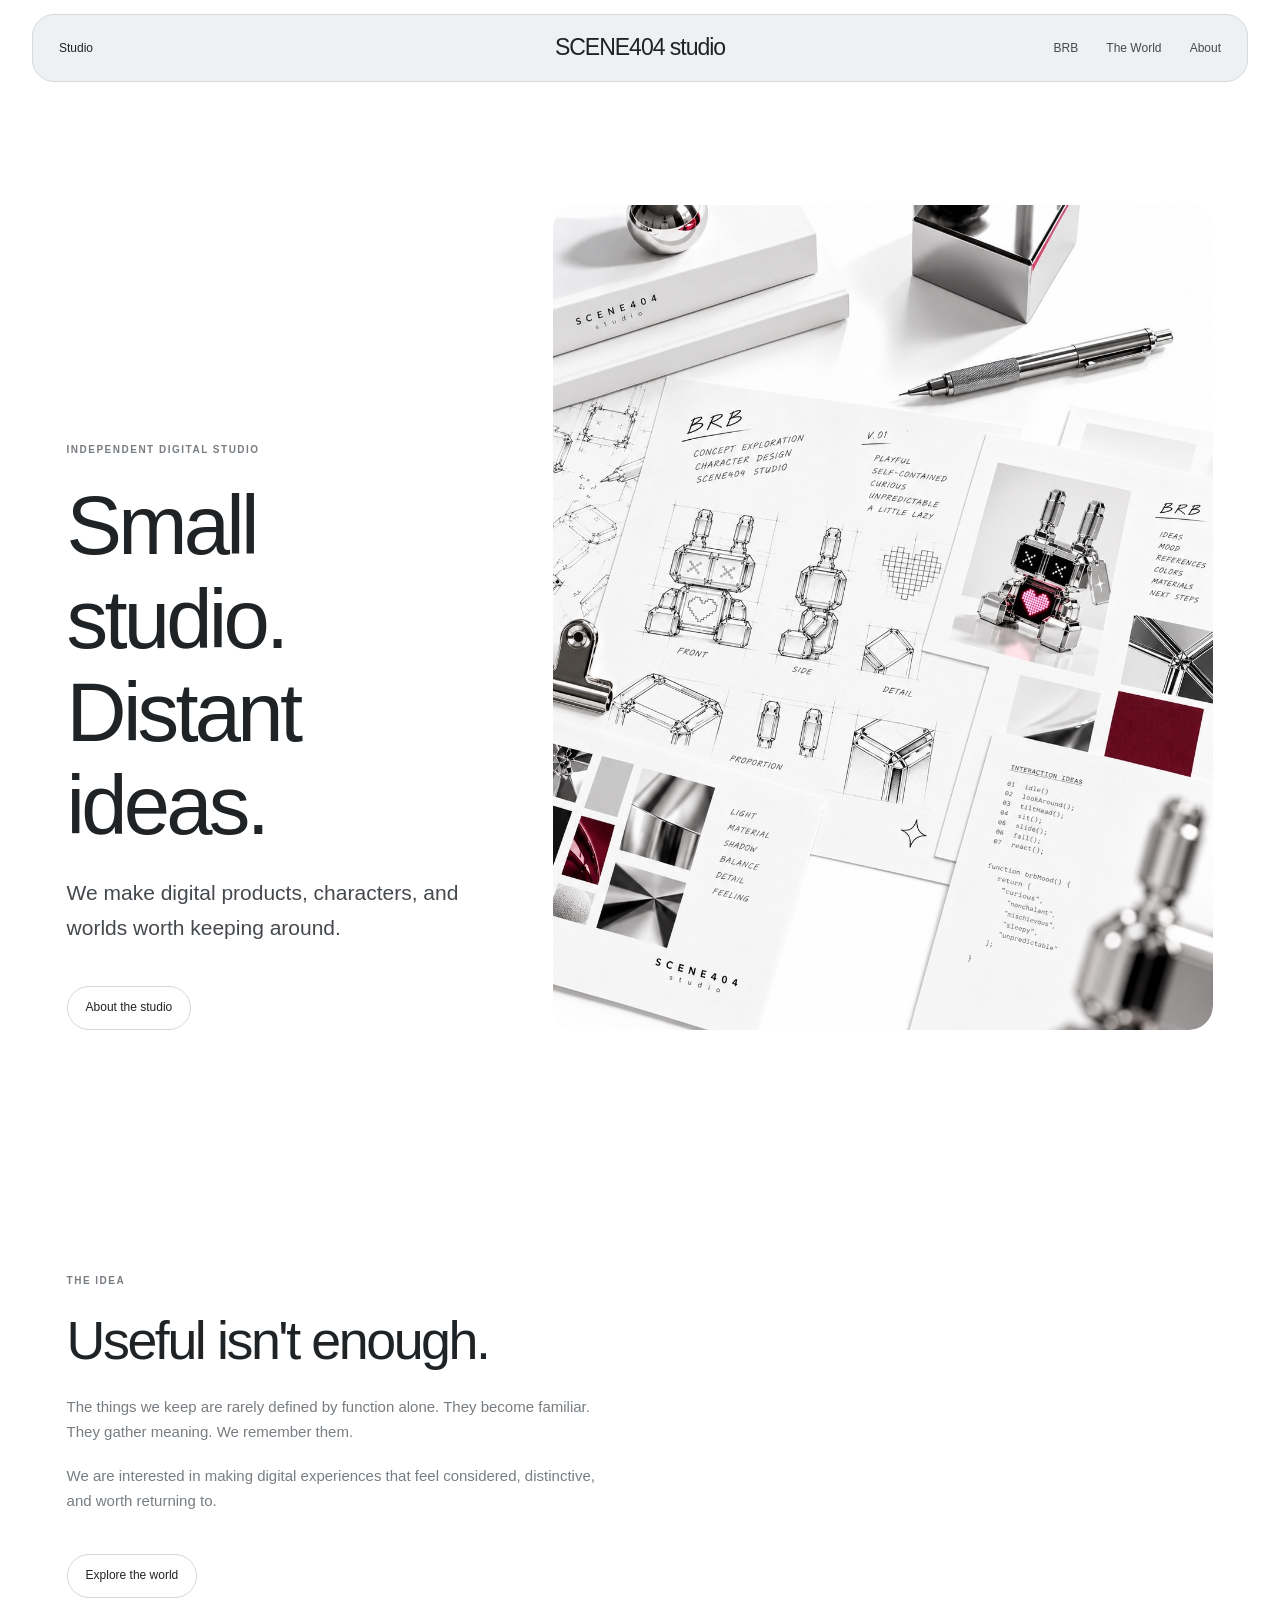
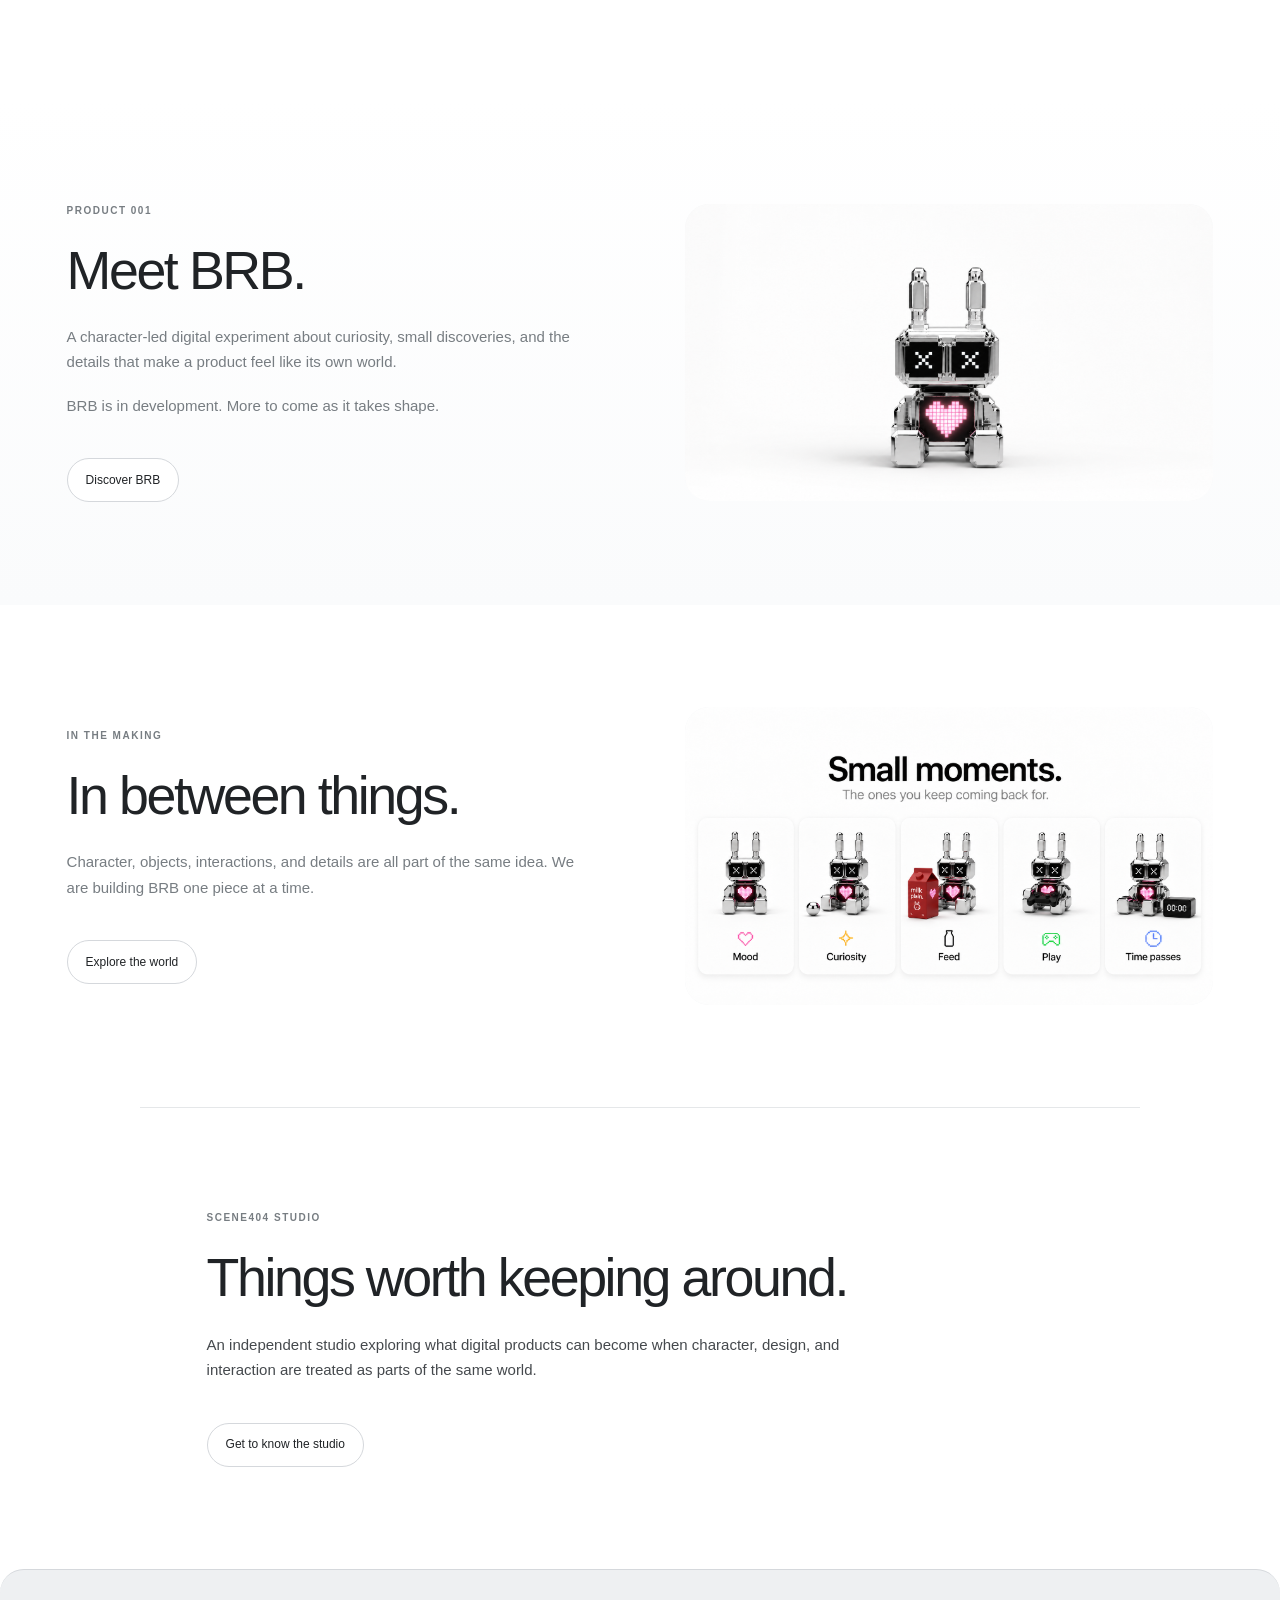
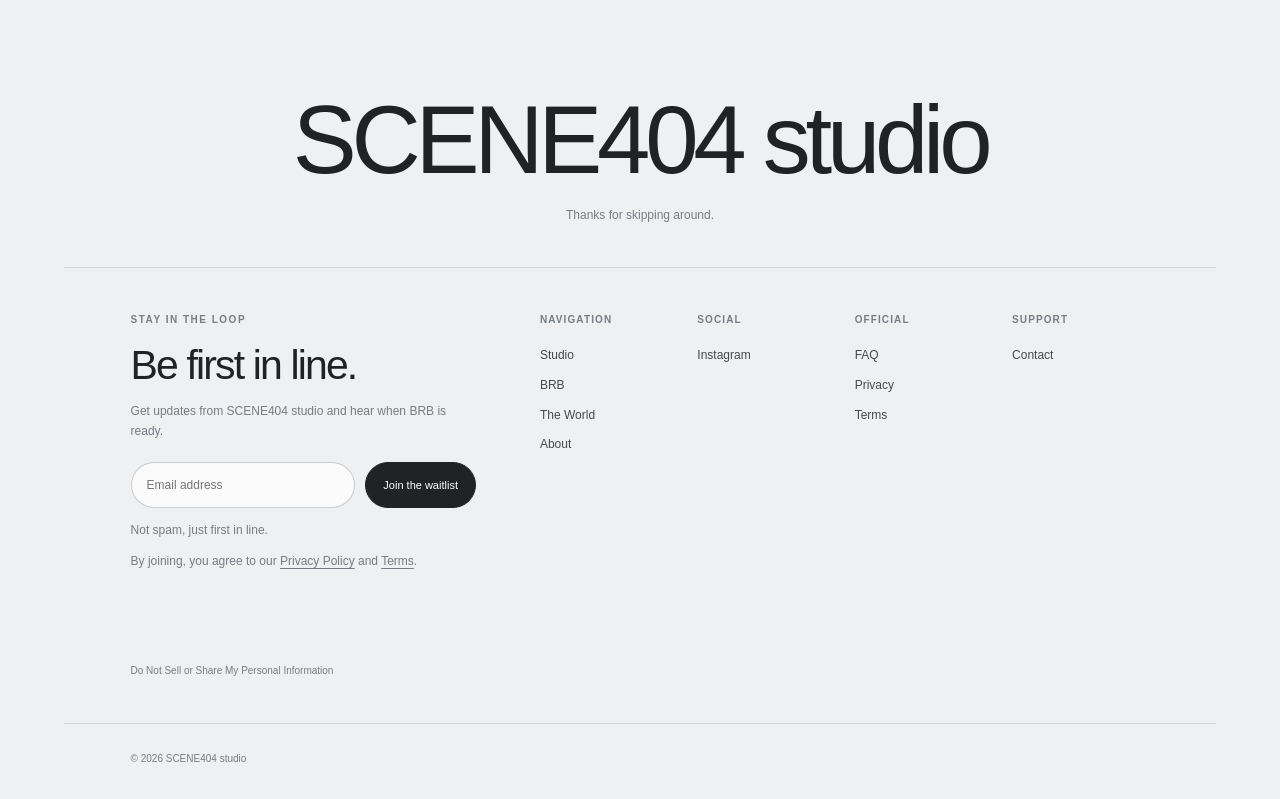
==== commit 4a5c2e22: "Add files via upload" ====
--- a/index.html
+++ b/index.html
@@ -28,6 +28,9 @@
       <p class="hero-description">We make digital products, characters, and worlds worth keeping around.</p>
       <a class="pill-link" href="./about.html">About the studio</a>
     </div>
+    <div class="studio-blueprint-media motion-media">
+      <img src="./studio-blueprint.jpeg" alt="BRB concept sketches and material studies from the SCENE404 studio" loading="eager">
+    </div>
   </section>
 
   <section class="world section" id="studio">
@@ -37,9 +40,6 @@
       <p>The things we keep are rarely defined by function alone. They become familiar. They gather meaning. We remember them.</p>
       <p>We are interested in making digital experiences that feel considered, distinctive, and worth returning to.</p>
       <a class="pill-link" href="./world.html">Explore the world</a>
-    </div>
-    <div class="world-media big-image motion-media">
-      <img src="./world.png" alt="A glimpse into the SCENE404 studio world" loading="lazy">
     </div>
   </section>
 
--- a/style.css
+++ b/style.css
@@ -1331,3 +1331,53 @@
  .rare-media { max-width:360px; }
 }
 @media (prefers-reduced-motion:reduce) { .js-reveal { opacity:1; transform:none; } }
+
+
+/* Final placement refinements: Studio concept sheet and About rare edition */
+.studio-blueprint-media { width:100%; max-width:660px; justify-self:end; align-self:center; overflow:hidden; border-radius:24px; background:#f7f7f6; }
+.studio-blueprint-media img { display:block; width:100%; height:auto; object-fit:cover; }
+.about-page .about-hero { display:block; min-height:0; padding-bottom:clamp(28px,5vw,64px); }
+.about-page .about-hero .hero-copy { max-width:900px; }
+.about-rare-image-section { width:min(100% - 2*clamp(24px,6vw,88px), 1180px); margin:0 auto; padding:0 0 clamp(64px,10vw,140px); }
+.about-rare-image { width:100%; max-width:900px; margin:0 auto; overflow:hidden; border-radius:24px; background:#fafafa; }
+.about-rare-image img { display:block; width:100%; height:auto; object-fit:contain; }
+@media (max-width:680px) {
+  .studio-blueprint-media { width:100%; max-width:none; justify-self:stretch; border-radius:18px; margin-top:10px; }
+  .about-page .about-hero { display:block; padding-bottom:24px; }
+  .about-page .about-hero .hero-copy { max-width:none; }
+  .about-rare-image-section { width:calc(100% - 40px); padding-bottom:64px; }
+  .about-rare-image { border-radius:18px; }
+}
+
+
+/* Added visual assets — editorial object gallery and studio concept panels */
+.world-object-gallery, .world-personality-board { padding-top:clamp(58px,8vw,108px); padding-bottom:clamp(58px,8vw,108px); border-top:1px solid var(--line); }
+.world-object-gallery-heading { max-width:760px; margin-bottom:clamp(24px,4vw,44px); }
+.world-object-gallery-heading h2 { margin-bottom:12px; }
+.world-object-gallery-heading > p:not(.eyebrow) { color:var(--grey); }
+.object-gallery-grid { display:grid; grid-template-columns:repeat(3,minmax(0,1fr)); gap:clamp(12px,2vw,24px); }
+.object-gallery-card { min-width:0; margin:0; padding:clamp(10px,1.5vw,18px); border:1px solid var(--line); border-radius:20px; background:#fff; overflow:hidden; }
+.object-gallery-card img { display:block; width:100%; aspect-ratio:4/5; object-fit:contain; border-radius:12px; transition:transform .55s var(--ease); }
+.object-gallery-card:hover img { transform:scale(1.025); }
+.object-gallery-card figcaption { display:flex; flex-direction:column; gap:8px; padding:16px 5px 5px; }
+.object-gallery-card figcaption span { color:var(--secondary-grey, #8D969B); font-size:10px; letter-spacing:.16em; }
+.object-gallery-card figcaption strong { font-size:clamp(15px,1.7vw,21px); font-weight:500; letter-spacing:-.025em; }
+.world-feature-image { display:grid; grid-template-columns:minmax(0,.8fr) minmax(0,1.2fr); align-items:center; gap:clamp(28px,6vw,88px); padding-top:clamp(58px,8vw,108px); padding-bottom:clamp(58px,8vw,108px); border-top:1px solid var(--line); }
+.world-feature-image-copy { max-width:470px; }
+.world-feature-image-copy h2 { margin-bottom:18px; }
+.world-feature-image-copy p:not(.eyebrow) { color:var(--grey); }
+.world-feature-image-frame, .personality-board-frame { overflow:hidden; border-radius:22px; background:#fafafa; }
+.world-feature-image-frame img, .personality-board-frame img { display:block; width:100%; height:auto; object-fit:contain; }
+.world-personality-board .personality-board-frame { max-width:1040px; margin:0 auto; }
+.about-point-of-view .moments-media { max-width:680px; }
+.about-point-of-view .moments-media img { object-fit:contain; }
+@media (max-width:680px) {
+ .object-gallery-grid { grid-template-columns:1fr; gap:14px; }
+ .object-gallery-card { display:grid; grid-template-columns:minmax(0,1fr) minmax(0,.85fr); align-items:center; gap:10px; padding:10px; border-radius:16px; }
+ .object-gallery-card img { aspect-ratio:4/5; max-height:230px; }
+ .object-gallery-card figcaption { padding:10px 6px; }
+ .object-gallery-card figcaption strong { font-size:18px; }
+ .world-feature-image { grid-template-columns:1fr; }
+ .world-feature-image-frame, .personality-board-frame { border-radius:16px; }
+}
+@media (prefers-reduced-motion:reduce) { .object-gallery-card img { transition:none; } }
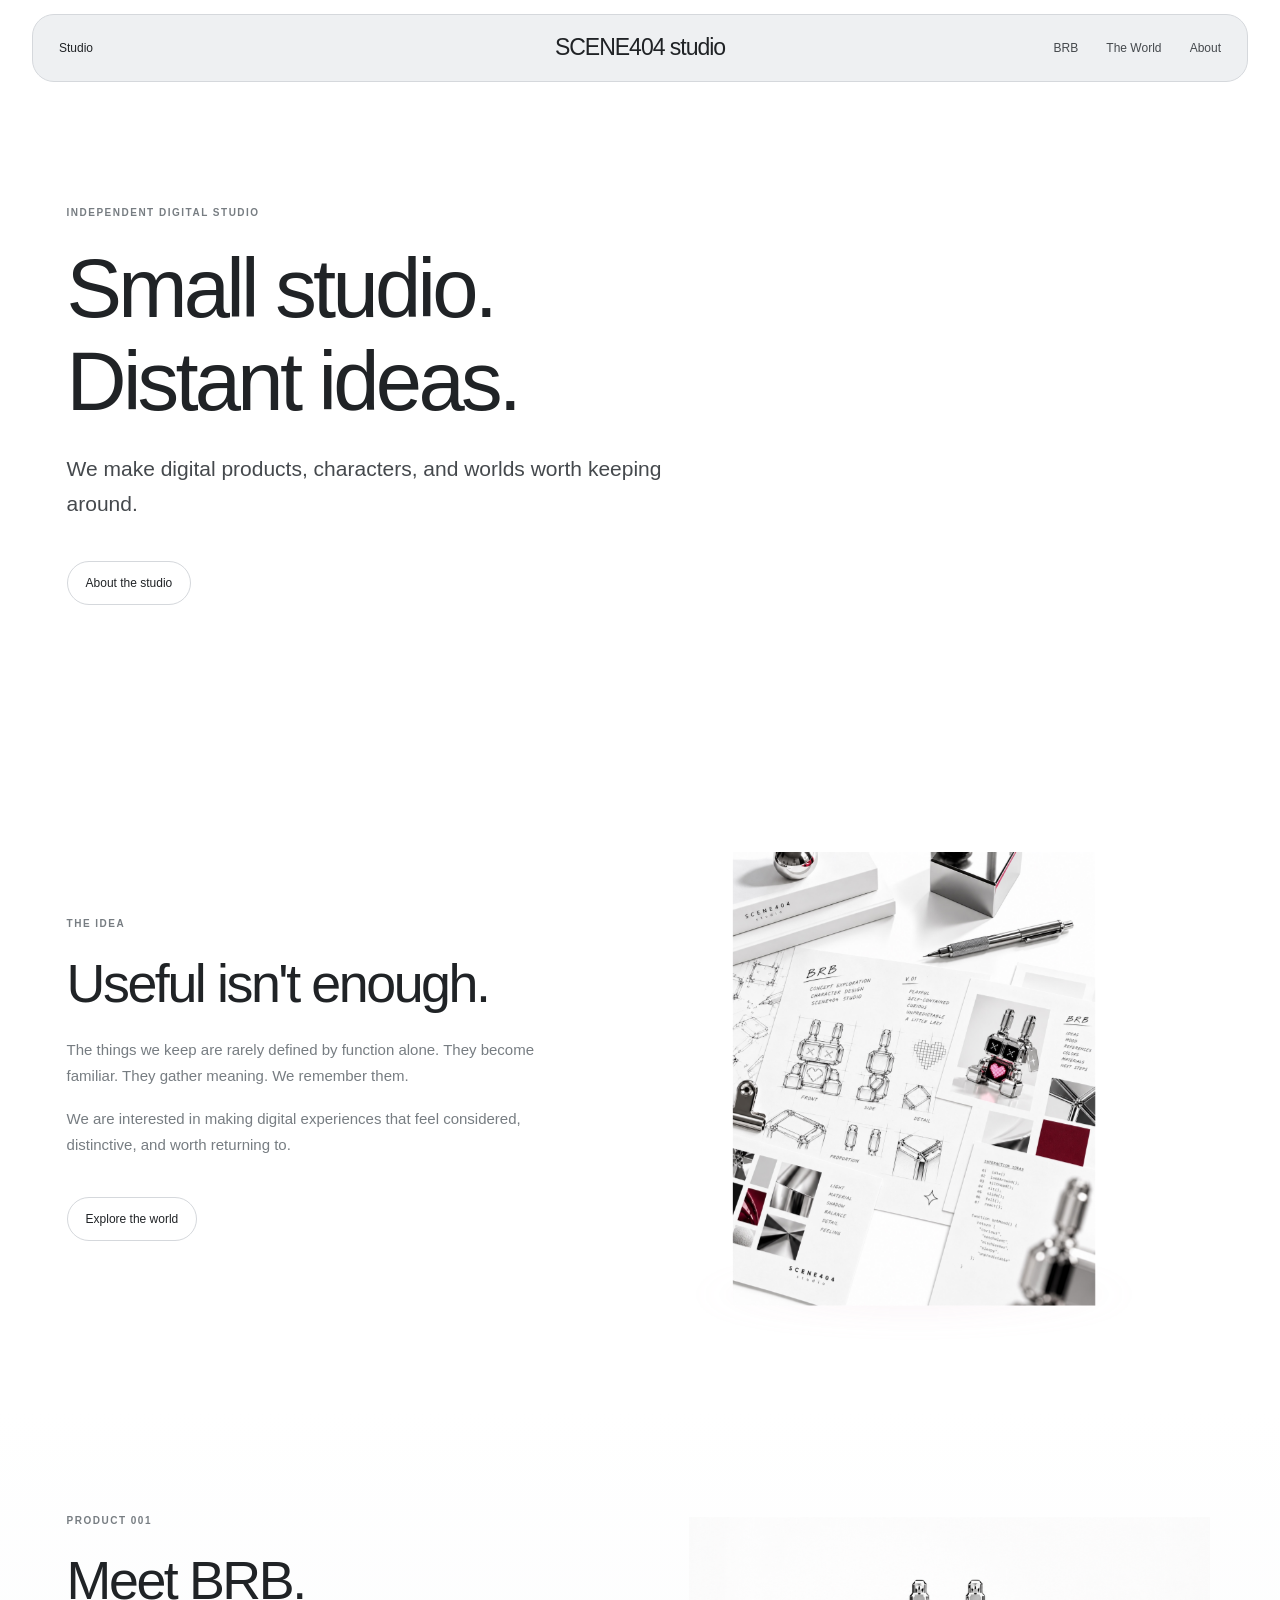
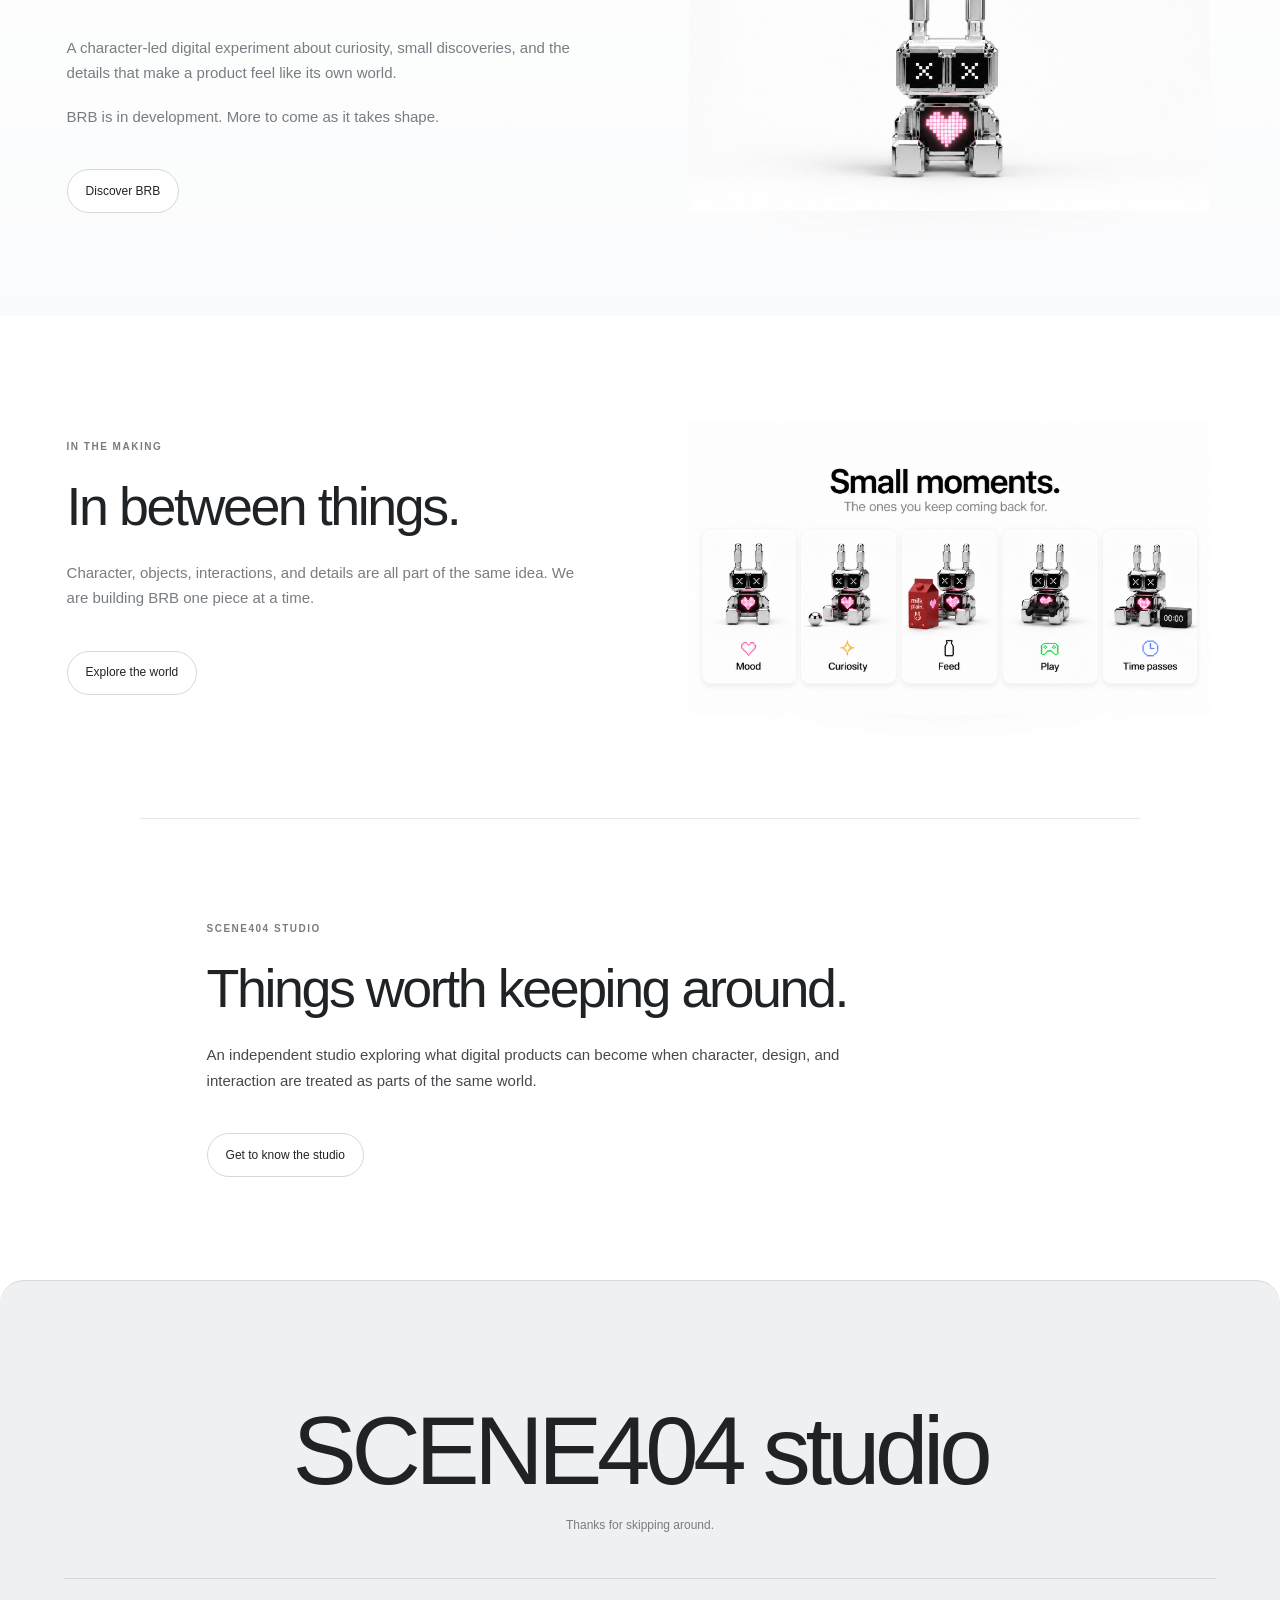
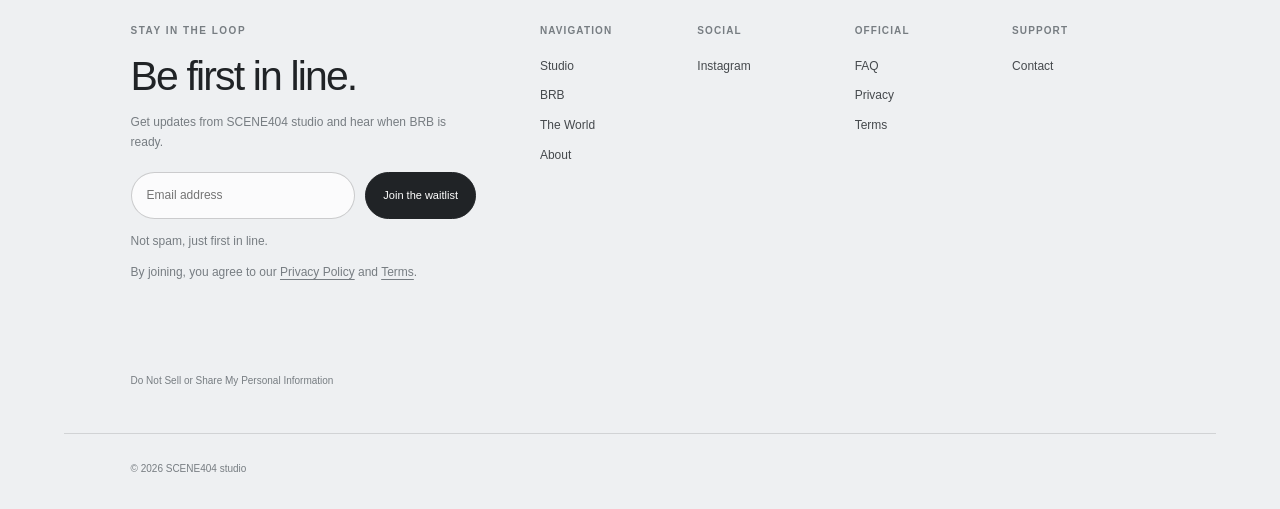
==== commit 9fcc5313: "Add files via upload" ====
--- a/index.html
+++ b/index.html
@@ -28,9 +28,6 @@
       <p class="hero-description">We make digital products, characters, and worlds worth keeping around.</p>
       <a class="pill-link" href="./about.html">About the studio</a>
     </div>
-    <div class="studio-blueprint-media motion-media">
-      <img src="./studio-blueprint.jpeg" alt="BRB concept sketches and material studies from the SCENE404 studio" loading="eager">
-    </div>
   </section>
 
   <section class="world section" id="studio">
@@ -40,6 +37,9 @@
       <p>The things we keep are rarely defined by function alone. They become familiar. They gather meaning. We remember them.</p>
       <p>We are interested in making digital experiences that feel considered, distinctive, and worth returning to.</p>
       <a class="pill-link" href="./world.html">Explore the world</a>
+    </div>
+    <div class="studio-point-image motion-media">
+      <img src="./studio-blueprint.jpeg" alt="BRB concept sketches and material studies from the SCENE404 studio" loading="lazy">
     </div>
   </section>
 
--- a/style.css
+++ b/style.css
@@ -1381,3 +1381,268 @@
  .world-feature-image-frame, .personality-board-frame { border-radius:16px; }
 }
 @media (prefers-reduced-motion:reduce) { .object-gallery-card img { transition:none; } }
+
+
+/* =========================================================
+   RESPONSIVE EDITORIAL IMAGE SIZING — desktop + mobile
+   Keep concept artwork legible without letting it dominate
+   the page. Images stay uncropped and scale down gracefully.
+   ========================================================= */
+.studio-page .hero {
+  display: grid;
+  grid-template-columns: minmax(0, .92fr) minmax(0, 1.08fr);
+  align-items: center;
+  gap: clamp(28px, 5vw, 72px);
+}
+.studio-page .hero-copy { min-width: 0; }
+.studio-blueprint-media {
+  width: 100%;
+  max-width: 510px;
+  max-height: 390px;
+  justify-self: end;
+  margin-top: 0;
+  border-radius: 20px;
+}
+.studio-blueprint-media img {
+  width: 100%;
+  max-height: 390px;
+  object-fit: contain;
+}
+.studio-page .app-media,
+.studio-page .moments-media { max-width: 660px; justify-self: end; }
+.studio-page .app-media img,
+.studio-page .moments-media img { max-height: 430px; object-fit: contain; }
+
+/* World: editorial hero image and the seven-personalities artwork */
+.world-page .world-hero {
+  display: grid;
+  grid-template-columns: minmax(0, .9fr) minmax(0, 1.1fr);
+  align-items: center;
+  gap: clamp(28px, 5vw, 72px);
+}
+.world-page .world-hero .hero-media {
+  width: 100%;
+  max-width: 650px;
+  max-height: 410px;
+  justify-self: end;
+}
+.world-page .world-hero .hero-media img {
+  width: 100%;
+  max-height: 410px;
+  object-fit: contain;
+}
+.world-feature-image-frame { max-width: 760px; max-height: 440px; justify-self: end; }
+.world-feature-image-frame img { max-height: 440px; object-fit: contain; }
+.world-page .world-personality-board .personality-board-frame {
+  width: min(100%, 760px);
+  max-height: 440px;
+  margin-inline: auto;
+}
+.world-page .world-personality-board .personality-board-frame img {
+  max-height: 440px;
+  object-fit: contain;
+}
+.world-page .world-feature-media { max-width: 680px; max-height: 420px; justify-self: end; }
+.world-page .world-feature-media img { max-height: 420px; object-fit: contain; }
+
+/* About: keep rare edition and POV artwork at editorial scale */
+.about-rare-image-section { width: min(calc(100% - 2 * var(--gutter)), 1000px); }
+.about-rare-image { max-width: 640px; max-height: 430px; }
+.about-rare-image img { max-height: 430px; object-fit: contain; }
+.about-page .about-point-of-view .moments-media { width: 100%; max-width: 640px; max-height: 420px; justify-self: end; }
+.about-page .about-point-of-view .moments-media img { max-height: 420px; object-fit: contain; }
+.about-page .about-founders-note {
+  display: grid;
+  grid-template-columns: minmax(0, .72fr) minmax(0, 1.28fr);
+  align-items: center;
+  gap: clamp(28px, 5vw, 76px);
+}
+.about-page .about-founders-note .world-copy { max-width: 460px; }
+.about-page .about-founders-note .world-copy h2 { max-width: 450px; }
+.about-page .about-founders-note .world-media { width: 100%; max-width: 700px; max-height: 500px; justify-self: end; }
+.about-page .about-founders-note .world-media img { max-height: 500px; object-fit: contain; }
+
+@media (max-width: 1000px) {
+  .studio-page .hero,
+  .world-page .world-hero { gap: 28px; }
+  .studio-blueprint-media { max-width: 460px; max-height: 350px; }
+  .studio-blueprint-media img { max-height: 350px; }
+  .world-page .world-hero .hero-media,
+  .world-page .world-hero .hero-media img { max-height: 350px; }
+  .world-page .world-personality-board .personality-board-frame,
+  .world-page .world-personality-board .personality-board-frame img { max-height: 380px; }
+  .about-rare-image, .about-rare-image img { max-height: 360px; }
+  .about-page .about-point-of-view .moments-media,
+  .about-page .about-point-of-view .moments-media img { max-height: 360px; }
+}
+@media (max-width: 680px) {
+  .studio-page .hero,
+  .world-page .world-hero {
+    grid-template-columns: minmax(0, 1fr);
+    gap: 26px;
+  }
+  .studio-blueprint-media {
+    width: 100%;
+    max-width: 100%;
+    max-height: 300px;
+    margin-top: 0;
+    justify-self: stretch;
+    border-radius: 16px;
+  }
+  .studio-blueprint-media img { max-height: 300px; object-fit: contain; }
+  .studio-page .app-media,
+  .studio-page .moments-media { max-width: 100%; justify-self: stretch; }
+  .studio-page .app-media img,
+  .studio-page .moments-media img { max-height: 330px; }
+  .world-page .world-hero .hero-media,
+  .world-page .world-hero .hero-media img { max-width: 100%; max-height: 320px; justify-self: stretch; }
+  .world-page .world-personality-board .personality-board-frame,
+  .world-page .world-personality-board .personality-board-frame img { max-height: 300px; }
+  .world-page .world-feature-media,
+  .world-page .world-feature-media img { max-height: 320px; }
+  .about-rare-image-section { width: calc(100% - 40px); padding-bottom: 52px; }
+  .about-rare-image,
+  .about-rare-image img { max-height: 300px; }
+  .about-page .about-point-of-view .moments-media,
+  .about-page .about-point-of-view .moments-media img { max-width: 100%; max-height: 300px; }
+  .about-page .about-founders-note {
+    grid-template-columns: minmax(0, 1fr);
+    gap: 22px;
+  }
+  .about-page .about-founders-note .world-media,
+  .about-page .about-founders-note .world-media img { max-width: 100%; max-height: 360px; }
+}
+@media (prefers-reduced-motion: reduce) {
+  .studio-blueprint-media img,
+  .about-rare-image img,
+  .world-feature-image-frame img { transition: none !important; }
+}
+
+
+/* FINAL POLISH — remove grey image rails and add subtle, responsive motion */
+:root { --image-glow: rgba(219, 170, 194, .22); }
+
+/* Artwork should sit directly on the white page, not inside a grey panel/frame. */
+.motion-media,
+.big-image,
+.studio-blueprint-media,
+.about-rare-image,
+.world-feature-image-frame,
+.personality-board-frame,
+.hero-media,
+.world-media,
+.app-media,
+.moments-media,
+.world-feature-media {
+  background: transparent !important;
+  border: 0 !important;
+  box-shadow: none !important;
+  border-radius: 0 !important;
+  overflow: visible;
+  isolation: isolate;
+}
+.motion-media::after,
+.big-image::after,
+.studio-point-image::after,
+.about-rare-image::after,
+.world-feature-image-frame::after,
+.personality-board-frame::after {
+  content: "";
+  position: absolute;
+  z-index: -1;
+  left: 12%; right: 12%; bottom: -3%; height: 12%;
+  border-radius: 50%;
+  background: radial-gradient(ellipse, var(--image-glow) 0%, rgba(219,170,194,0) 72%);
+  filter: blur(15px);
+  opacity: .72;
+  pointer-events: none;
+  transition: opacity .45s ease, transform .55s var(--ease);
+}
+.motion-media img,
+.big-image img,
+.studio-point-image img,
+.about-rare-image img,
+.world-feature-image-frame img,
+.personality-board-frame img {
+  border: 0 !important;
+  border-radius: 0 !important;
+  background: transparent !important;
+  box-shadow: none !important;
+  transform: scale(var(--scroll-image-scale, .985));
+  transform-origin: center center;
+  transition: transform .65s var(--ease), filter .65s var(--ease);
+  will-change: transform;
+}
+.motion-media.is-in-view img,
+.big-image.is-in-view img,
+.studio-point-image.is-in-view img,
+.about-rare-image.is-in-view img,
+.world-feature-image-frame.is-in-view img,
+.personality-board-frame.is-in-view img {
+  transform: scale(var(--scroll-image-scale, 1));
+  filter: drop-shadow(0 14px 15px rgba(32,35,38,.055));
+}
+@media (hover:hover) and (pointer:fine) {
+  .motion-media:hover::after,
+  .big-image:hover::after,
+  .studio-point-image:hover::after,
+  .about-rare-image:hover::after,
+  .world-feature-image-frame:hover::after,
+  .personality-board-frame:hover::after { opacity: 1; transform: translateY(3px) scale(1.08); }
+  .motion-media:hover img,
+  .big-image:hover img,
+  .studio-point-image:hover img,
+  .about-rare-image:hover img,
+  .world-feature-image-frame:hover img,
+  .personality-board-frame:hover img { transform: scale(1.018); }
+}
+
+/* The blueprint belongs with the studio's point of view, not the opening headline. */
+.studio-page .hero { grid-template-columns: minmax(0,1fr); min-height: min(650px, 72vh); }
+.studio-page .hero-copy { max-width: 780px; }
+.studio-page .world.section#studio {
+  grid-template-columns: minmax(0,.88fr) minmax(0,1.12fr);
+  align-items: center;
+  gap: clamp(32px,6vw,88px);
+}
+.studio-point-image { position:relative; width:100%; max-width:660px; justify-self:end; align-self:center; overflow:visible; }
+.studio-point-image img { display:block; width:100%; max-height:460px; object-fit:contain; }
+.studio-page .world.section#studio .world-copy { max-width:600px; }
+
+/* Keep the character and editorial artwork comfortably sized on large screens. */
+.world-feature-image-frame { width:100%; max-width:760px; max-height:none; }
+.world-feature-image-frame img,
+.personality-board-frame img,
+.about-rare-image img,
+.about-page .about-point-of-view .moments-media img { max-height:460px; object-fit:contain; }
+.world-page .world-personality-board .personality-board-frame { max-width:900px; }
+.about-rare-image { max-width:720px; }
+.about-page .about-point-of-view .moments-media { max-width:680px; }
+
+@media (max-width: 900px) {
+  .studio-page .world.section#studio { grid-template-columns:minmax(0,1fr) minmax(0,1fr); gap:28px; }
+  .studio-point-image img { max-height:360px; }
+}
+@media (max-width: 680px) {
+  .studio-page .hero { min-height:0; padding-top:145px; padding-bottom:72px; }
+  .studio-page .world.section#studio { grid-template-columns:minmax(0,1fr); gap:26px; }
+  .studio-point-image { max-width:100%; justify-self:stretch; margin-top:4px; }
+  .studio-point-image img { width:100%; max-height:300px; object-fit:contain; }
+  .world-feature-image { grid-template-columns:minmax(0,1fr); }
+  .world-feature-image-frame img,
+  .personality-board-frame img,
+  .about-rare-image img,
+  .about-page .about-point-of-view .moments-media img { max-height:320px; }
+  .about-rare-image-section { width:calc(100% - 2 * var(--gutter)); }
+  .motion-media::after, .big-image::after, .studio-point-image::after,
+  .about-rare-image::after, .world-feature-image-frame::after,
+  .personality-board-frame::after { bottom:-2%; height:9%; filter:blur(12px); }
+}
+@media (prefers-reduced-motion: reduce) {
+  .motion-media img, .big-image img, .studio-point-image img,
+  .about-rare-image img, .world-feature-image-frame img,
+  .personality-board-frame img { transition:none !important; transform:none !important; }
+  .motion-media::after, .big-image::after, .studio-point-image::after,
+  .about-rare-image::after, .world-feature-image-frame::after,
+  .personality-board-frame::after { transition:none !important; }
+}
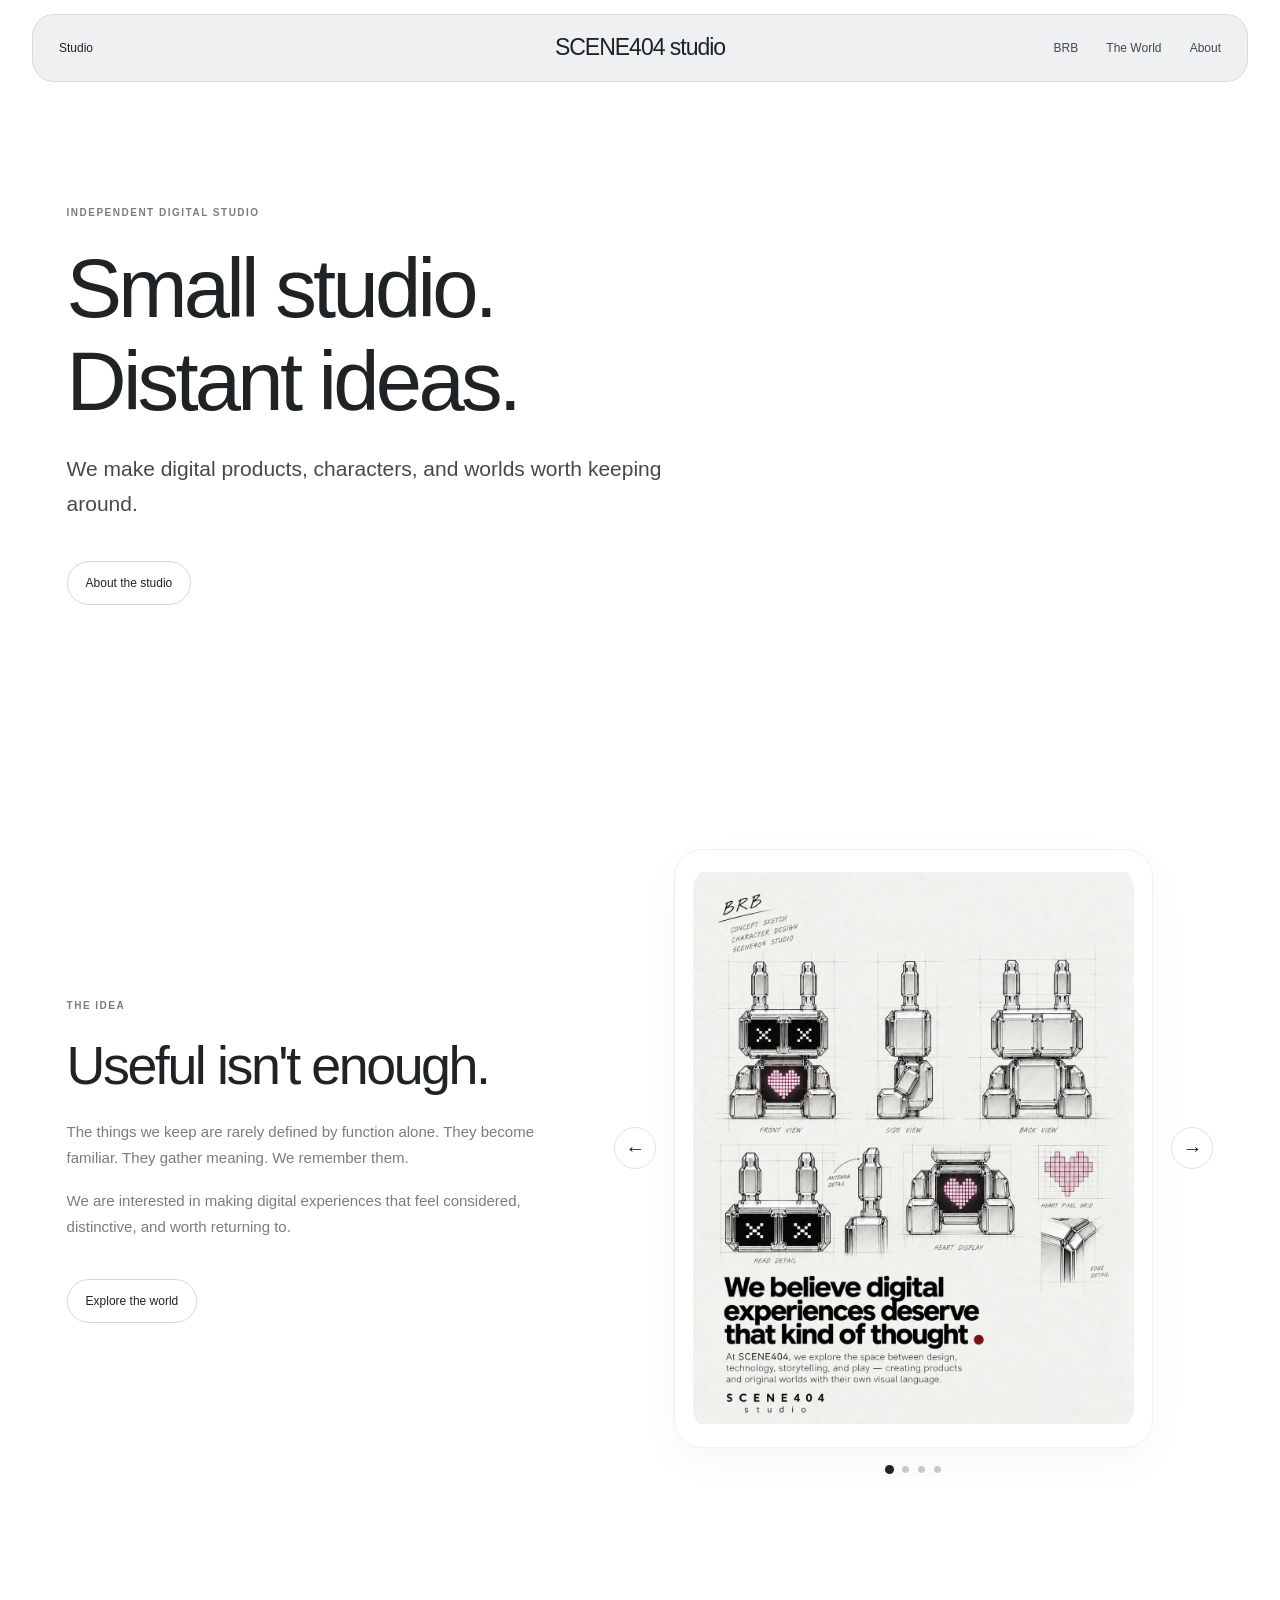
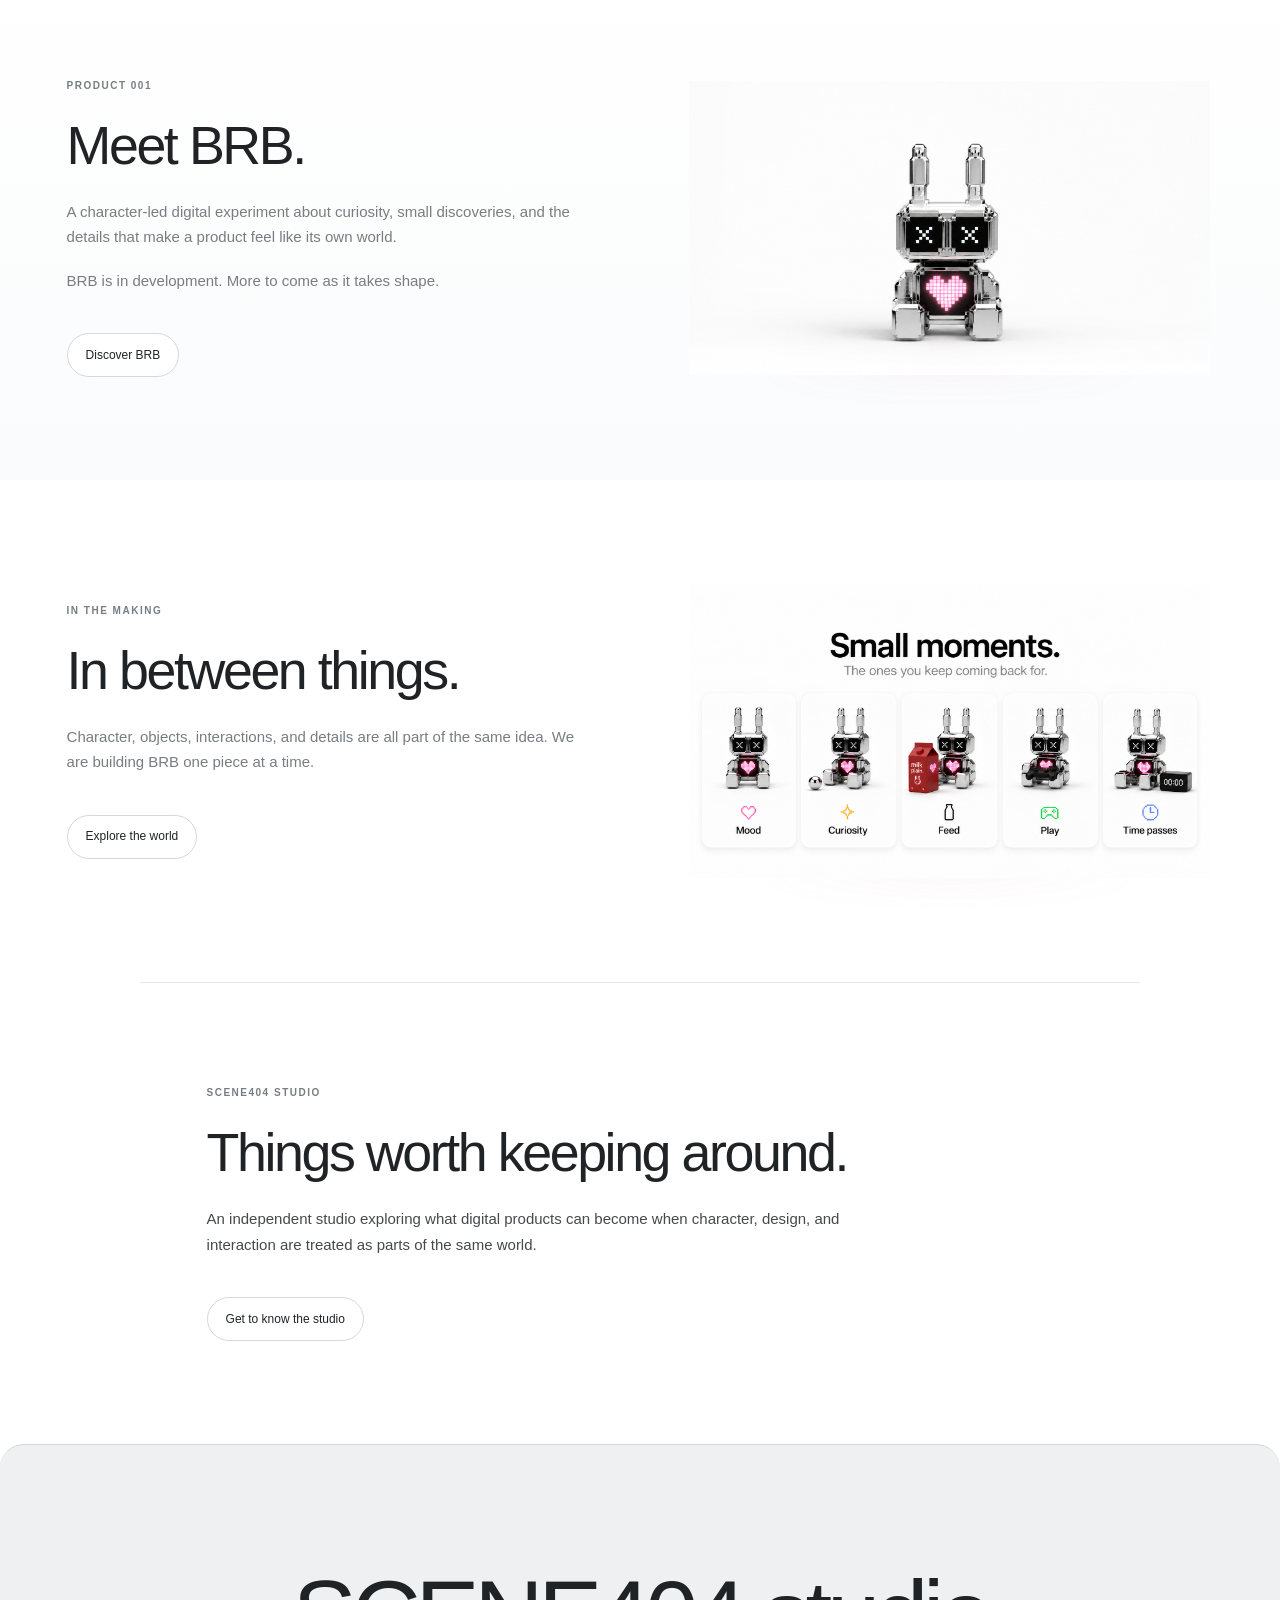
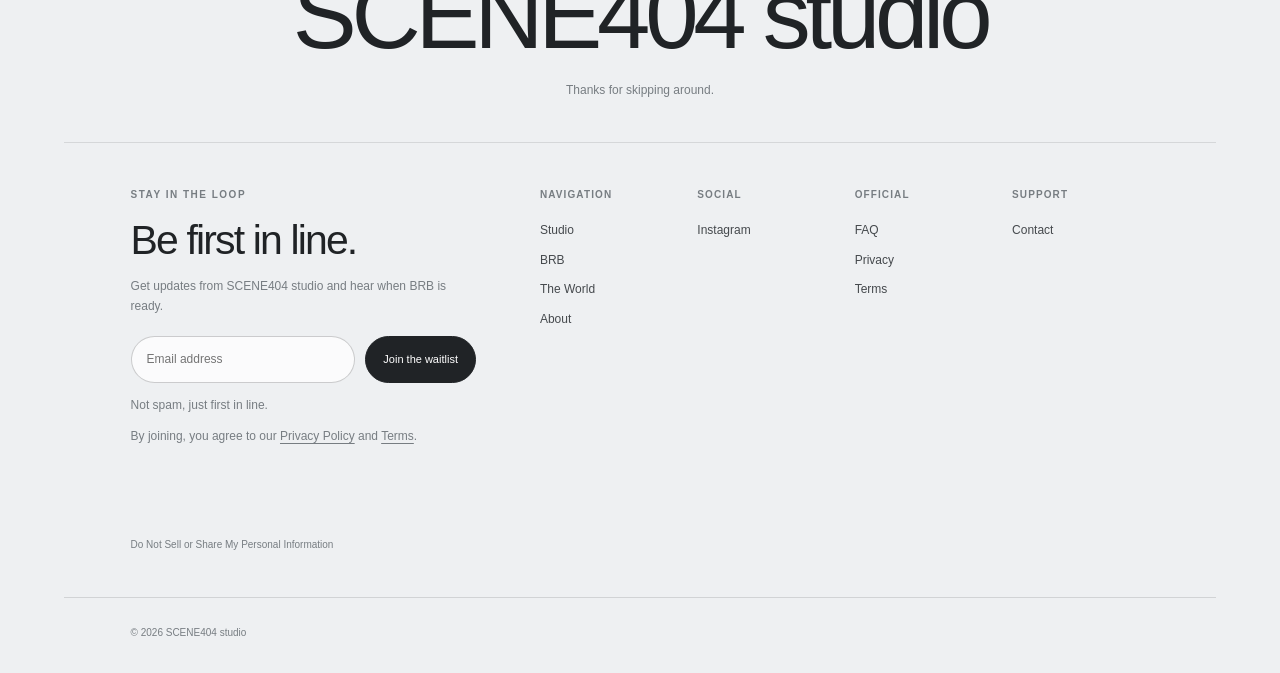
==== commit 41467b17: "Add files via upload" ====
--- a/index.html
+++ b/index.html
@@ -38,8 +38,29 @@
       <p>We are interested in making digital experiences that feel considered, distinctive, and worth returning to.</p>
       <a class="pill-link" href="./world.html">Explore the world</a>
     </div>
-    <div class="studio-point-image motion-media">
-      <img src="./studio-blueprint.jpeg" alt="BRB concept sketches and material studies from the SCENE404 studio" loading="lazy">
+    <div class="studio-idea-carousel" data-studio-carousel aria-label="SCENE404 studio point of view">
+      <button class="studio-carousel-arrow studio-carousel-prev" type="button" aria-label="Previous slide">&#8592;</button>
+      <div class="studio-carousel-stage" aria-live="polite">
+        <figure class="studio-carousel-slide is-active">
+          <img src="./studio-idea-01.jpeg" alt="BRB concept sketch showing front, side, and back views of the chrome character" loading="lazy">
+        </figure>
+        <figure class="studio-carousel-slide">
+          <img src="./studio-idea-02.jpeg" alt="Not everything we use becomes something we keep. A SCENE404 studio point of view" loading="lazy">
+        </figure>
+        <figure class="studio-carousel-slide">
+          <img src="./studio-idea-03.jpeg" alt="It's in the little things. Thoughtful design and small interactions make us want to come back" loading="lazy">
+        </figure>
+        <figure class="studio-carousel-slide">
+          <img src="./studio-blueprint.jpeg" alt="SCENE404 studio concept board with BRB sketches and material studies" loading="lazy">
+        </figure>
+      </div>
+      <button class="studio-carousel-arrow studio-carousel-next" type="button" aria-label="Next slide">&#8594;</button>
+      <div class="studio-carousel-dots" aria-label="Choose a slide">
+        <button type="button" class="is-active" aria-label="Go to slide 1" aria-current="true"></button>
+        <button type="button" aria-label="Go to slide 2"></button>
+        <button type="button" aria-label="Go to slide 3"></button>
+        <button type="button" aria-label="Go to slide 4"></button>
+      </div>
     </div>
   </section>
 
--- a/style.css
+++ b/style.css
@@ -1646,3 +1646,114 @@
   .about-rare-image::after, .world-feature-image-frame::after,
   .personality-board-frame::after { transition:none !important; }
 }
+
+
+/* STUDIO POINT-OF-VIEW CAROUSEL — four editorial slides, responsive */
+.studio-idea-carousel {
+  position: relative;
+  display: grid;
+  grid-template-columns: 42px minmax(0, 1fr) 42px;
+  grid-template-rows: auto auto;
+  align-items: center;
+  column-gap: clamp(8px, 1.6vw, 18px);
+  row-gap: 18px;
+  width: 100%;
+  max-width: 760px;
+  justify-self: end;
+  min-width: 0;
+}
+.studio-carousel-stage {
+  grid-column: 2;
+  grid-row: 1;
+  position: relative;
+  width: 100%;
+  min-width: 0;
+  aspect-ratio: 4 / 5;
+  overflow: hidden;
+  border: 1px solid #edf0f1;
+  border-radius: clamp(18px, 2.5vw, 28px);
+  background: #fff;
+  box-shadow: 0 14px 42px rgba(32,35,38,.035);
+  touch-action: pan-y;
+}
+.studio-carousel-slide {
+  position: absolute;
+  inset: 0;
+  display: grid;
+  place-items: center;
+  margin: 0;
+  padding: clamp(8px, 1.5vw, 18px);
+  opacity: 0;
+  pointer-events: none;
+  transform: scale(.975);
+  transition: opacity .35s ease, transform .55s cubic-bezier(.2,.7,.2,1);
+}
+.studio-carousel-slide.is-active {
+  opacity: 1;
+  pointer-events: auto;
+  transform: scale(1);
+}
+.studio-carousel-slide img {
+  display: block;
+  width: 100%;
+  height: 100%;
+  object-fit: contain;
+  object-position: center;
+  border-radius: clamp(12px, 1.8vw, 20px);
+}
+.studio-carousel-arrow {
+  grid-row: 1;
+  z-index: 2;
+  display: grid;
+  place-items: center;
+  width: 42px;
+  height: 42px;
+  padding: 0;
+  border: 1px solid #dfe2e4;
+  border-radius: 50%;
+  background: rgba(255,255,255,.92);
+  color: #202326;
+  font-size: 20px;
+  line-height: 1;
+  cursor: pointer;
+  transition: background .2s ease, transform .2s ease, border-color .2s ease;
+}
+.studio-carousel-prev { grid-column: 1; }
+.studio-carousel-next { grid-column: 3; }
+.studio-carousel-arrow:hover { background: #f3f4f5; border-color: #c9cdd0; transform: scale(1.05); }
+.studio-carousel-arrow:focus-visible,
+.studio-carousel-dots button:focus-visible { outline: 2px solid #202326; outline-offset: 4px; }
+.studio-carousel-dots {
+  grid-column: 2;
+  grid-row: 2;
+  display: flex;
+  align-items: center;
+  justify-content: center;
+  gap: 9px;
+}
+.studio-carousel-dots button {
+  width: 7px;
+  height: 7px;
+  padding: 0;
+  border: 0;
+  border-radius: 50%;
+  background: #c9cdd0;
+  cursor: pointer;
+  transition: transform .2s ease, background .2s ease;
+}
+.studio-carousel-dots button.is-active { background: #202326; transform: scale(1.3); }
+@media (max-width: 900px) {
+  .studio-idea-carousel { grid-template-columns: 34px minmax(0,1fr) 34px; gap: 12px 6px; max-width: 100%; }
+  .studio-carousel-arrow { width: 34px; height: 34px; font-size: 17px; }
+}
+@media (max-width: 680px) {
+  .studio-idea-carousel { width: 100%; grid-template-columns: 30px minmax(0,1fr) 30px; column-gap: 4px; row-gap: 14px; }
+  .studio-carousel-stage { aspect-ratio: 4 / 5; border-radius: 22px; }
+  .studio-carousel-slide { padding: 8px; }
+  .studio-carousel-slide img { border-radius: 15px; }
+  .studio-carousel-arrow { width: 30px; height: 30px; font-size: 16px; }
+  .studio-carousel-dots { gap: 8px; }
+}
+@media (prefers-reduced-motion: reduce) {
+  .studio-carousel-slide, .studio-carousel-arrow, .studio-carousel-dots button { transition: none !important; }
+}
